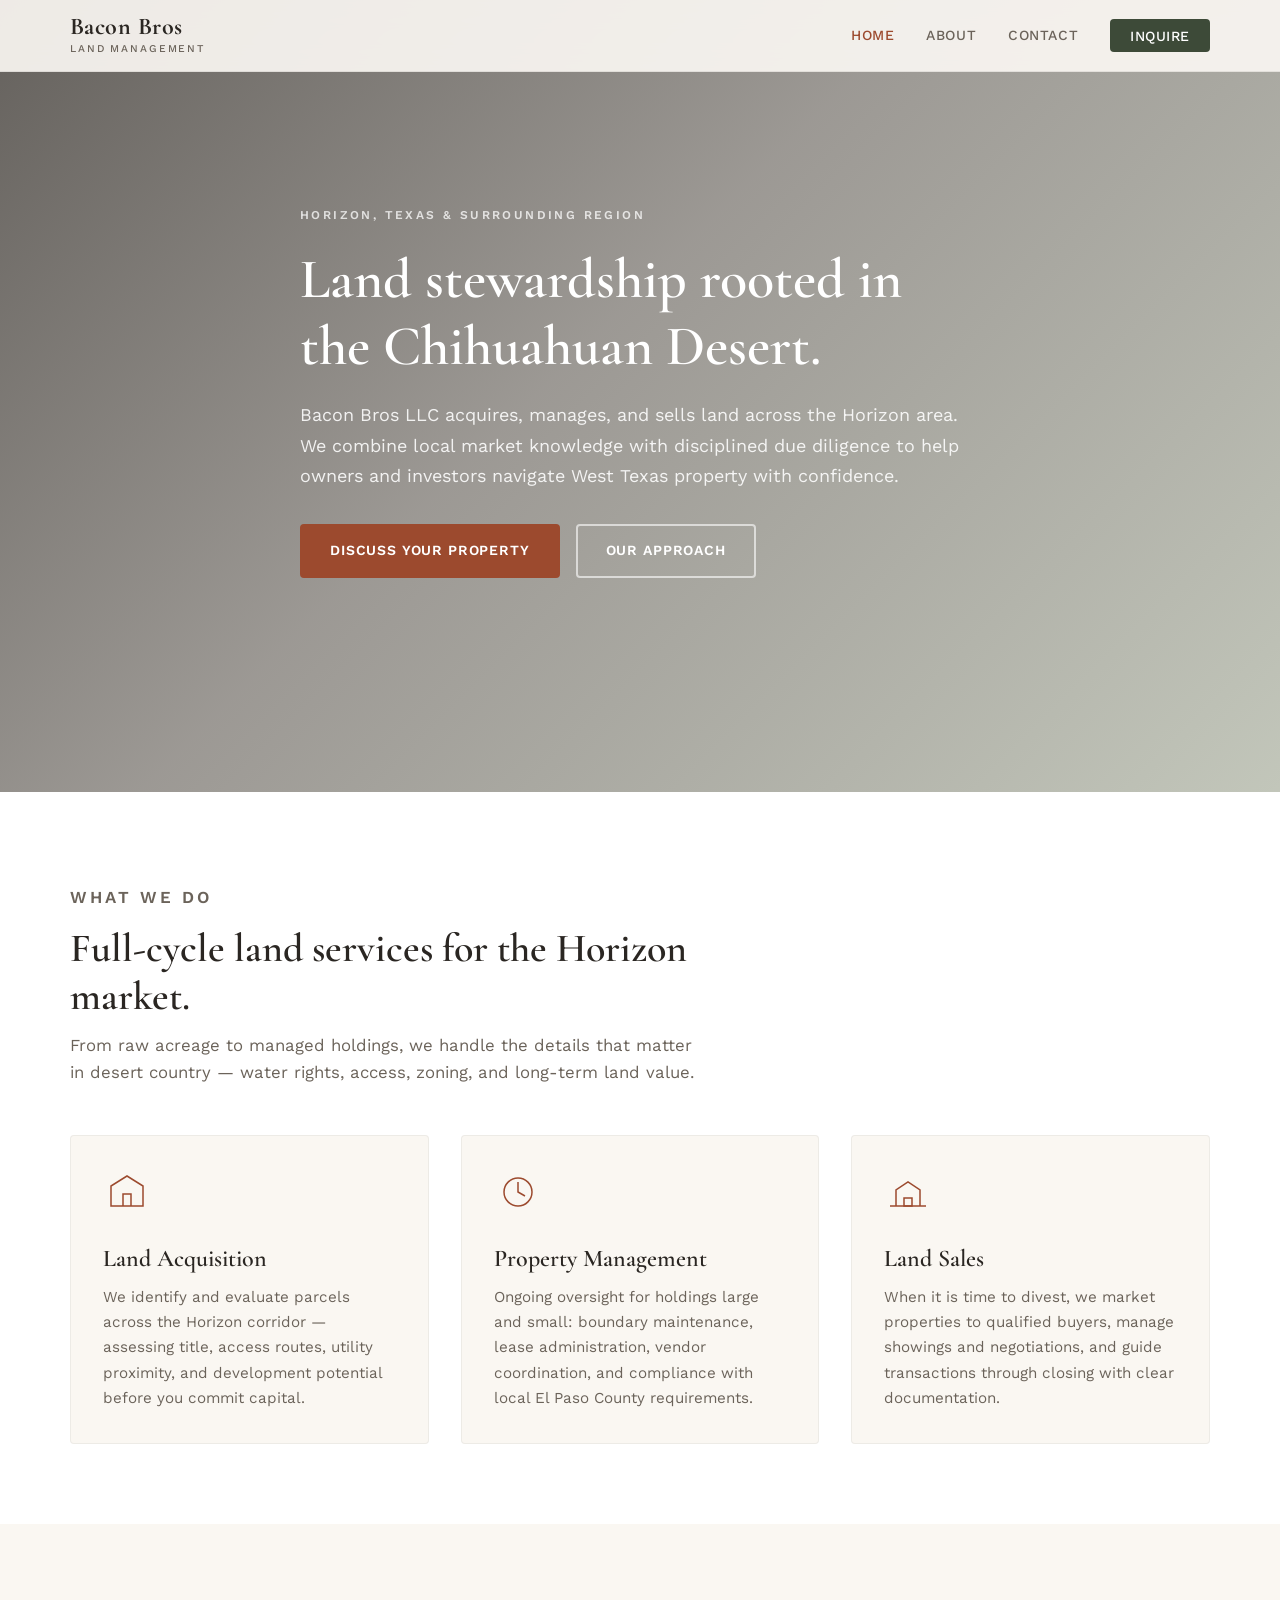
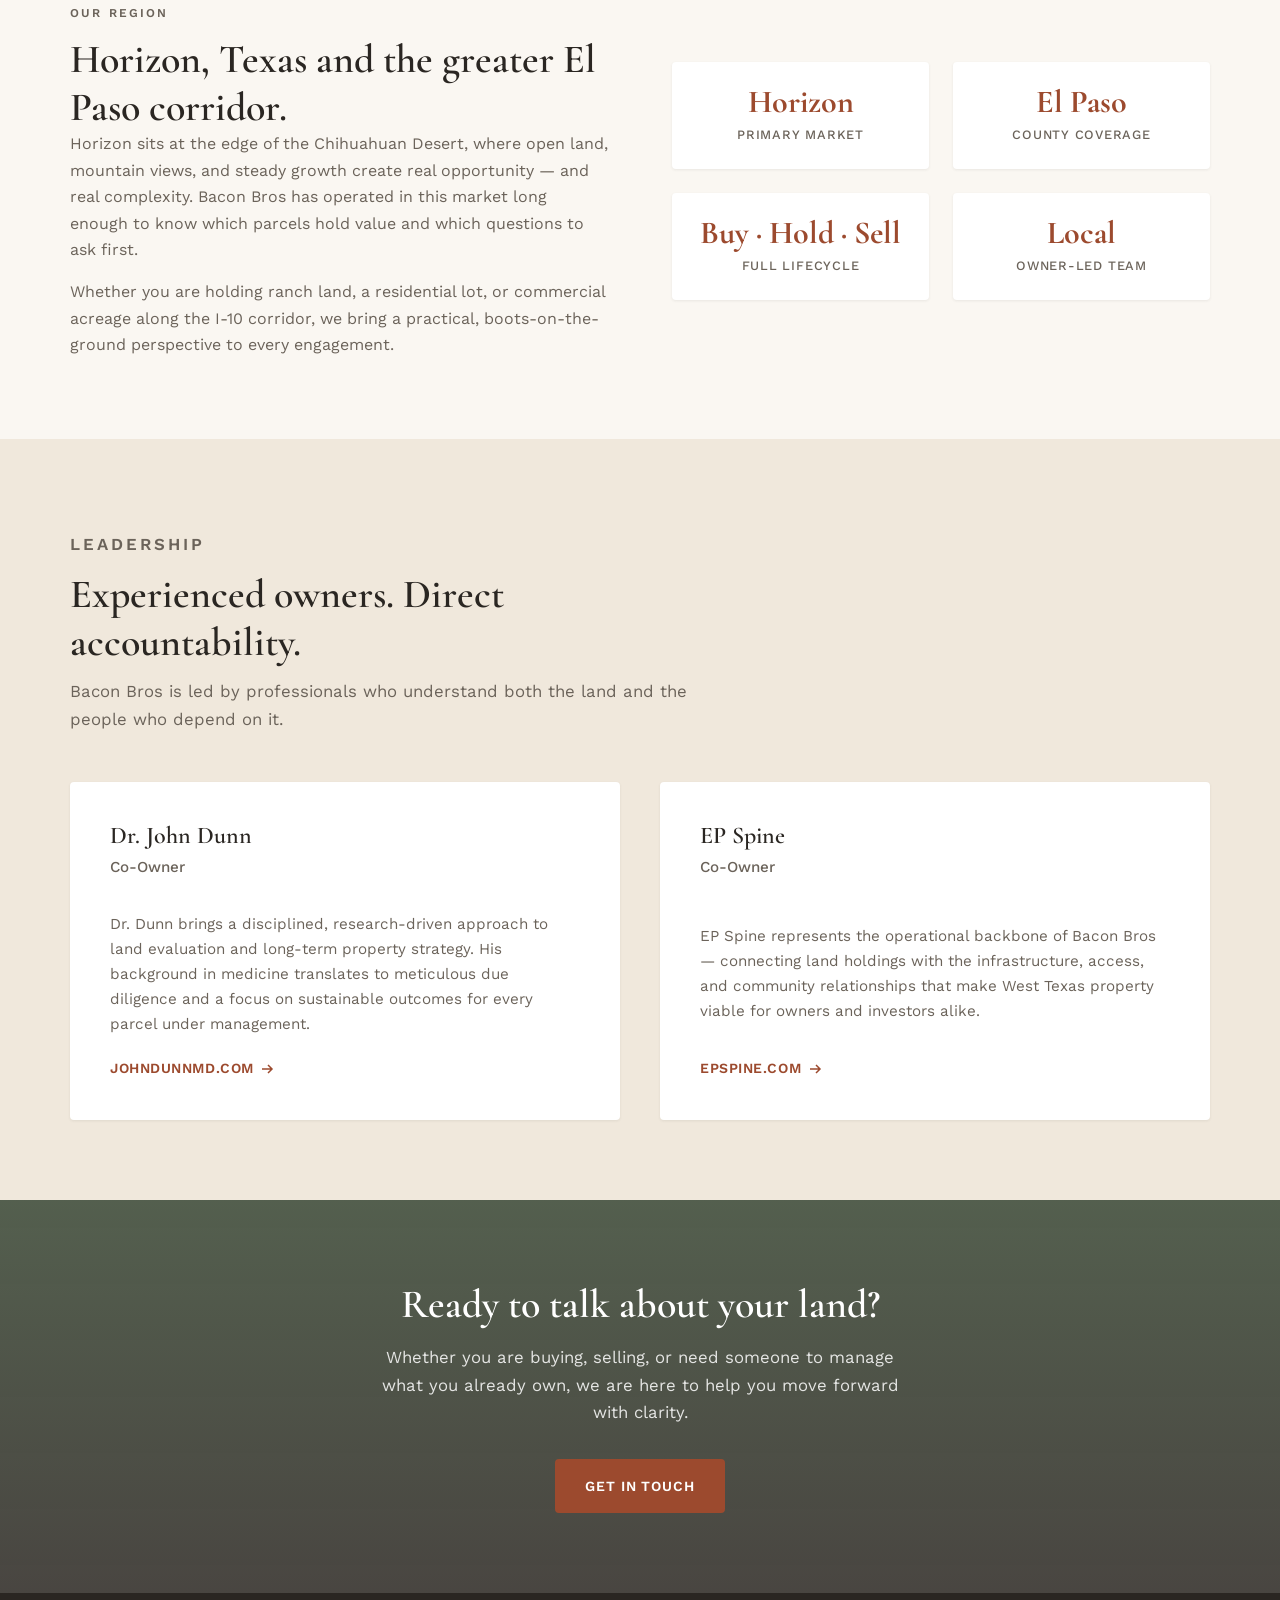
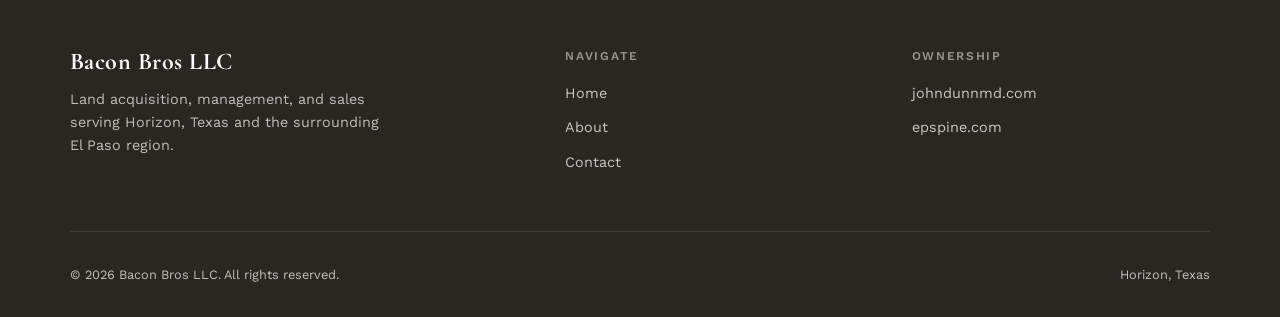
==== index.html @ e1516e4e "Fix CSS/JS paths to use relative URLs for preview compatibility Co-authored-by: Erd <erdunn706@gmail" ====
<!DOCTYPE html>
<html lang="en">
<head>
  <meta charset="UTF-8">
  <meta name="viewport" content="width=device-width, initial-scale=1.0">
  <meta name="description" content="Bacon Bros LLC — land acquisition, management, and sales in the Horizon, Texas area. Trusted local expertise for West Texas property.">
  <title>Bacon Bros LLC | Land Management in Horizon, Texas</title>
  <link rel="stylesheet" href="css/styles.css">
</head>
<body>
  <header class="site-header">
    <div class="container header-inner">
      <a href="index.html" class="logo">
        <span class="logo-mark">Bacon Bros</span>
        <span class="logo-sub">Land Management</span>
      </a>
      <button class="nav-toggle" aria-expanded="false" aria-controls="site-nav">Menu</button>
      <nav class="site-nav" id="site-nav" aria-label="Main navigation">
        <ul>
          <li><a href="index.html">Home</a></li>
          <li><a href="about.html">About</a></li>
          <li><a href="contact.html">Contact</a></li>
          <li><a href="contact.html" class="nav-cta">Inquire</a></li>
        </ul>
      </nav>
    </div>
  </header>

  <main>
    <section class="hero">
      <div class="hero-bg" aria-hidden="true"></div>
      <div class="container hero-content">
        <p class="hero-eyebrow">Horizon, Texas &amp; Surrounding Region</p>
        <h1>Land stewardship rooted in the Chihuahuan Desert.</h1>
        <p class="hero-lead">
          Bacon Bros LLC acquires, manages, and sells land across the Horizon area.
          We combine local market knowledge with disciplined due diligence to help owners
          and investors navigate West Texas property with confidence.
        </p>
        <div class="hero-actions">
          <a href="contact.html" class="btn btn-primary">Discuss Your Property</a>
          <a href="about.html" class="btn btn-outline">Our Approach</a>
        </div>
      </div>
    </section>

    <section class="services" id="services">
      <div class="container">
        <div class="section-header">
          <p class="section-eyebrow">What We Do</p>
          <h2>Full-cycle land services for the Horizon market.</h2>
          <p>From raw acreage to managed holdings, we handle the details that matter in desert country — water rights, access, zoning, and long-term land value.</p>
        </div>
        <div class="services-grid">
          <article class="service-card">
            <svg class="service-icon" viewBox="0 0 48 48" fill="none" stroke="currentColor" stroke-width="1.5" aria-hidden="true">
              <path d="M8 38V18l16-10 16 10v20H8z"/>
              <path d="M20 38V26h8v12"/>
            </svg>
            <h3>Land Acquisition</h3>
            <p>We identify and evaluate parcels across the Horizon corridor — assessing title, access routes, utility proximity, and development potential before you commit capital.</p>
          </article>
          <article class="service-card">
            <svg class="service-icon" viewBox="0 0 48 48" fill="none" stroke="currentColor" stroke-width="1.5" aria-hidden="true">
              <circle cx="24" cy="24" r="14"/>
              <path d="M24 14v10l7 4"/>
            </svg>
            <h3>Property Management</h3>
            <p>Ongoing oversight for holdings large and small: boundary maintenance, lease administration, vendor coordination, and compliance with local El Paso County requirements.</p>
          </article>
          <article class="service-card">
            <svg class="service-icon" viewBox="0 0 48 48" fill="none" stroke="currentColor" stroke-width="1.5" aria-hidden="true">
              <path d="M6 38h36"/>
              <path d="M12 38V22l12-8 12 8v16"/>
              <path d="M20 30h8v8h-8z"/>
            </svg>
            <h3>Land Sales</h3>
            <p>When it is time to divest, we market properties to qualified buyers, manage showings and negotiations, and guide transactions through closing with clear documentation.</p>
          </article>
        </div>
      </div>
    </section>

    <section class="region" id="region">
      <div class="container region-grid">
        <div class="region-content">
          <p class="section-eyebrow">Our Region</p>
          <h2>Horizon, Texas and the greater El Paso corridor.</h2>
          <p>
            Horizon sits at the edge of the Chihuahuan Desert, where open land, mountain views,
            and steady growth create real opportunity — and real complexity. Bacon Bros has operated
            in this market long enough to know which parcels hold value and which questions to ask first.
          </p>
          <p>
            Whether you are holding ranch land, a residential lot, or commercial acreage along the
            I-10 corridor, we bring a practical, boots-on-the-ground perspective to every engagement.
          </p>
        </div>
        <div class="region-stats">
          <div class="stat">
            <div class="stat-value">Horizon</div>
            <div class="stat-label">Primary Market</div>
          </div>
          <div class="stat">
            <div class="stat-value">El Paso</div>
            <div class="stat-label">County Coverage</div>
          </div>
          <div class="stat">
            <div class="stat-value">Buy · Hold · Sell</div>
            <div class="stat-label">Full Lifecycle</div>
          </div>
          <div class="stat">
            <div class="stat-value">Local</div>
            <div class="stat-label">Owner-Led Team</div>
          </div>
        </div>
      </div>
    </section>

    <section class="leadership" id="leadership">
      <div class="container">
        <div class="section-header">
          <p class="section-eyebrow">Leadership</p>
          <h2>Experienced owners. Direct accountability.</h2>
          <p>Bacon Bros is led by professionals who understand both the land and the people who depend on it.</p>
        </div>
        <div class="leaders-grid">
          <article class="leader-card">
            <h3>Dr. John Dunn</h3>
            <p class="leader-title">Co-Owner</p>
            <p>
              Dr. Dunn brings a disciplined, research-driven approach to land evaluation and long-term
              property strategy. His background in medicine translates to meticulous due diligence
              and a focus on sustainable outcomes for every parcel under management.
            </p>
            <a href="https://johndunnmd.com" class="leader-link" target="_blank" rel="noopener noreferrer">
              johndunnmd.com
              <svg viewBox="0 0 16 16" fill="none" stroke="currentColor" stroke-width="1.5" aria-hidden="true"><path d="M3 8h10M9 4l4 4-4 4"/></svg>
            </a>
          </article>
          <article class="leader-card">
            <h3>EP Spine</h3>
            <p class="leader-title">Co-Owner</p>
            <p>
              EP Spine represents the operational backbone of Bacon Bros — connecting land holdings
              with the infrastructure, access, and community relationships that make West Texas
              property viable for owners and investors alike.
            </p>
            <a href="https://epspine.com" class="leader-link" target="_blank" rel="noopener noreferrer">
              epspine.com
              <svg viewBox="0 0 16 16" fill="none" stroke="currentColor" stroke-width="1.5" aria-hidden="true"><path d="M3 8h10M9 4l4 4-4 4"/></svg>
            </a>
          </article>
        </div>
      </div>
    </section>

    <section class="cta-band">
      <div class="cta-band-bg" aria-hidden="true"></div>
      <div class="container">
        <h2>Ready to talk about your land?</h2>
        <p>Whether you are buying, selling, or need someone to manage what you already own, we are here to help you move forward with clarity.</p>
        <a href="contact.html" class="btn btn-primary">Get in Touch</a>
      </div>
    </section>
  </main>

  <footer class="site-footer">
    <div class="container">
      <div class="footer-grid">
        <div class="footer-brand">
          <div class="logo-mark">Bacon Bros LLC</div>
          <p>Land acquisition, management, and sales serving Horizon, Texas and the surrounding El Paso region.</p>
        </div>
        <nav class="footer-nav" aria-label="Footer navigation">
          <h4>Navigate</h4>
          <ul>
            <li><a href="index.html">Home</a></li>
            <li><a href="about.html">About</a></li>
            <li><a href="contact.html">Contact</a></li>
          </ul>
        </nav>
        <nav class="footer-nav" aria-label="Owner links">
          <h4>Ownership</h4>
          <ul>
            <li><a href="https://johndunnmd.com" target="_blank" rel="noopener noreferrer">johndunnmd.com</a></li>
            <li><a href="https://epspine.com" target="_blank" rel="noopener noreferrer">epspine.com</a></li>
          </ul>
        </nav>
      </div>
      <div class="footer-bottom">
        <span>&copy; 2026 Bacon Bros LLC. All rights reserved.</span>
        <span>Horizon, Texas</span>
      </div>
    </div>
  </footer>

  <script src="js/main.js"></script>
</body>
</html>
---- css/styles.css ----
/* Bacon Bros LLC — professional land management site */

@import url('https://fonts.googleapis.com/css2?family=Cormorant+Garamond:ital,wght@0,500;0,600;0,700;1,500&family=Work+Sans:wght@400;500;600&display=swap');

:root {
  --font-serif: 'Cormorant Garamond', Georgia, 'Times New Roman', serif;
  --font-sans: 'Work Sans', system-ui, -apple-system, sans-serif;

  --color-cream: #faf7f2;
  --color-sand: #f0e8dc;
  --color-stone: #6b635a;
  --color-charcoal: #2a2622;
  --color-rust: #9c4a2e;
  --color-terracotta: #b8653a;
  --color-sage: #5a6b52;
  --color-sage-dark: #3d4a38;
  --color-white: #ffffff;

  --shadow-sm: 0 1px 3px rgba(42, 38, 34, 0.08);
  --shadow-md: 0 4px 20px rgba(42, 38, 34, 0.1);
  --shadow-lg: 0 12px 40px rgba(42, 38, 34, 0.14);

  --radius: 4px;
  --max-width: 1140px;
  --header-height: 72px;
}

*,
*::before,
*::after {
  box-sizing: border-box;
  margin: 0;
  padding: 0;
}

html {
  scroll-behavior: smooth;
}

body {
  font-family: var(--font-sans);
  font-size: 1rem;
  line-height: 1.65;
  color: var(--color-charcoal);
  background-color: var(--color-cream);
  -webkit-font-smoothing: antialiased;
}

img {
  max-width: 100%;
  height: auto;
  display: block;
}

a {
  color: var(--color-rust);
  text-decoration: none;
  transition: color 0.2s ease;
}

a:hover {
  color: var(--color-terracotta);
}

h1, h2, h3, h4 {
  font-family: var(--font-serif);
  font-weight: 600;
  line-height: 1.2;
  color: var(--color-charcoal);
}

h1 { font-size: clamp(2.25rem, 5vw, 3.5rem); }
h2 { font-size: clamp(1.75rem, 3.5vw, 2.5rem); }
h3 { font-size: clamp(1.25rem, 2.5vw, 1.5rem); }

p + p {
  margin-top: 1rem;
}

.container {
  width: min(100% - 2.5rem, var(--max-width));
  margin-inline: auto;
}

/* ---- Header ---- */

.site-header {
  position: fixed;
  top: 0;
  left: 0;
  right: 0;
  z-index: 100;
  height: var(--header-height);
  background: rgba(250, 247, 242, 0.92);
  backdrop-filter: blur(12px);
  border-bottom: 1px solid rgba(42, 38, 34, 0.08);
}

.header-inner {
  display: flex;
  align-items: center;
  justify-content: space-between;
  height: 100%;
}

.logo {
  display: flex;
  flex-direction: column;
  gap: 0;
  color: var(--color-charcoal);
  text-decoration: none;
}

.logo:hover {
  color: var(--color-charcoal);
}

.logo-mark {
  font-family: var(--font-serif);
  font-size: 1.5rem;
  font-weight: 700;
  letter-spacing: 0.02em;
  line-height: 1.1;
}

.logo-sub {
  font-family: var(--font-sans);
  font-size: 0.65rem;
  font-weight: 500;
  letter-spacing: 0.18em;
  text-transform: uppercase;
  color: var(--color-stone);
}

.nav-toggle {
  display: none;
  background: none;
  border: 1px solid rgba(42, 38, 34, 0.15);
  border-radius: var(--radius);
  padding: 0.5rem 0.75rem;
  cursor: pointer;
  font-family: var(--font-sans);
  font-size: 0.85rem;
  font-weight: 500;
  color: var(--color-charcoal);
}

.site-nav ul {
  display: flex;
  align-items: center;
  gap: 2rem;
  list-style: none;
}

.site-nav a {
  font-size: 0.875rem;
  font-weight: 500;
  letter-spacing: 0.04em;
  text-transform: uppercase;
  color: var(--color-stone);
}

.site-nav a:hover,
.site-nav a.active {
  color: var(--color-rust);
}

.nav-cta {
  padding: 0.55rem 1.25rem;
  background: var(--color-sage-dark);
  color: var(--color-white) !important;
  border-radius: var(--radius);
  transition: background 0.2s ease;
}

.nav-cta:hover {
  background: var(--color-sage);
  color: var(--color-white) !important;
}

/* ---- Hero ---- */

.hero {
  position: relative;
  min-height: 88vh;
  display: flex;
  align-items: center;
  padding-top: var(--header-height);
  overflow: hidden;
}

.hero-bg {
  position: absolute;
  inset: 0;
  background:
    linear-gradient(
      135deg,
      rgba(42, 38, 34, 0.72) 0%,
      rgba(42, 38, 34, 0.45) 45%,
      rgba(90, 107, 82, 0.35) 100%
    ),
    url('https://images.unsplash.com/photo-1501596510947-5352785a4134?auto=format&fit=crop&w=1920&q=80') center / cover no-repeat;
}

.hero-content {
  position: relative;
  z-index: 1;
  max-width: 680px;
  color: var(--color-white);
  padding-block: 4rem;
}

.hero-eyebrow {
  font-size: 0.75rem;
  font-weight: 600;
  letter-spacing: 0.2em;
  text-transform: uppercase;
  color: rgba(255, 255, 255, 0.75);
  margin-bottom: 1.25rem;
}

.hero h1 {
  color: var(--color-white);
  margin-bottom: 1.25rem;
}

.hero-lead {
  font-size: 1.125rem;
  line-height: 1.7;
  color: rgba(255, 255, 255, 0.88);
  margin-bottom: 2rem;
}

.hero-actions {
  display: flex;
  flex-wrap: wrap;
  gap: 1rem;
}

/* ---- Buttons ---- */

.btn {
  display: inline-flex;
  align-items: center;
  justify-content: center;
  padding: 0.85rem 1.75rem;
  font-family: var(--font-sans);
  font-size: 0.875rem;
  font-weight: 600;
  letter-spacing: 0.06em;
  text-transform: uppercase;
  border-radius: var(--radius);
  border: 2px solid transparent;
  cursor: pointer;
  transition: all 0.2s ease;
  text-decoration: none;
}

.btn-primary {
  background: var(--color-rust);
  color: var(--color-white);
  border-color: var(--color-rust);
}

.btn-primary:hover {
  background: var(--color-terracotta);
  border-color: var(--color-terracotta);
  color: var(--color-white);
}

.btn-outline {
  background: transparent;
  color: var(--color-white);
  border-color: rgba(255, 255, 255, 0.6);
}

.btn-outline:hover {
  background: rgba(255, 255, 255, 0.12);
  border-color: var(--color-white);
  color: var(--color-white);
}

.btn-dark {
  background: var(--color-sage-dark);
  color: var(--color-white);
  border-color: var(--color-sage-dark);
}

.btn-dark:hover {
  background: var(--color-sage);
  border-color: var(--color-sage);
  color: var(--color-white);
}

/* ---- Sections ---- */

section {
  padding-block: 5rem;
}

.section-header {
  max-width: 640px;
  margin-bottom: 3rem;
}

.section-eyebrow {
  font-size: 0.75rem;
  font-weight: 600;
  letter-spacing: 0.18em;
  text-transform: uppercase;
  color: var(--color-rust);
  margin-bottom: 0.75rem;
}

.section-header p {
  color: var(--color-stone);
  font-size: 1.05rem;
  margin-top: 0.75rem;
}

/* ---- Services ---- */

.services {
  background: var(--color-white);
}

.services-grid {
  display: grid;
  grid-template-columns: repeat(3, 1fr);
  gap: 2rem;
}

.service-card {
  padding: 2rem;
  background: var(--color-cream);
  border: 1px solid rgba(42, 38, 34, 0.06);
  border-radius: var(--radius);
  transition: box-shadow 0.25s ease, transform 0.25s ease;
}

.service-card:hover {
  box-shadow: var(--shadow-md);
  transform: translateY(-2px);
}

.service-icon {
  width: 48px;
  height: 48px;
  margin-bottom: 1.25rem;
  color: var(--color-rust);
}

.service-card h3 {
  margin-bottom: 0.75rem;
}

.service-card p {
  color: var(--color-stone);
  font-size: 0.95rem;
}

/* ---- Region / About preview ---- */

.region {
  position: relative;
  background:
    linear-gradient(to right, rgba(250, 247, 242, 0.95) 40%, rgba(250, 247, 242, 0.7)),
    url('https://images.unsplash.com/photo-1682687220063-4742bd7f538b?auto=format&fit=crop&w=1600&q=80') center / cover no-repeat;
}

.region-grid {
  display: grid;
  grid-template-columns: 1fr 1fr;
  gap: 4rem;
  align-items: center;
}

.region-content p {
  color: var(--color-stone);
}

.region-stats {
  display: grid;
  grid-template-columns: repeat(2, 1fr);
  gap: 1.5rem;
}

.stat {
  padding: 1.5rem;
  background: var(--color-white);
  border-radius: var(--radius);
  box-shadow: var(--shadow-sm);
  text-align: center;
}

.stat-value {
  font-family: var(--font-serif);
  font-size: 2rem;
  font-weight: 700;
  color: var(--color-rust);
  line-height: 1;
  margin-bottom: 0.35rem;
}

.stat-label {
  font-size: 0.8rem;
  font-weight: 500;
  letter-spacing: 0.06em;
  text-transform: uppercase;
  color: var(--color-stone);
}

/* ---- Leadership ---- */

.leadership {
  background: var(--color-sand);
}

.leaders-grid {
  display: grid;
  grid-template-columns: repeat(2, 1fr);
  gap: 2.5rem;
}

.leader-card {
  display: flex;
  flex-direction: column;
  padding: 2.5rem;
  background: var(--color-white);
  border-radius: var(--radius);
  box-shadow: var(--shadow-sm);
}

.leader-card h3 {
  margin-bottom: 0.25rem;
}

.leader-title {
  font-size: 0.85rem;
  font-weight: 500;
  color: var(--color-rust);
  margin-bottom: 1rem;
}

.leader-card p {
  color: var(--color-stone);
  font-size: 0.95rem;
  flex-grow: 1;
}

.leader-link {
  display: inline-flex;
  align-items: center;
  gap: 0.35rem;
  margin-top: 1.25rem;
  font-size: 0.875rem;
  font-weight: 600;
  letter-spacing: 0.04em;
  text-transform: uppercase;
}

.leader-link svg {
  width: 16px;
  height: 16px;
}

/* ---- CTA band ---- */

.cta-band {
  position: relative;
  padding-block: 5rem;
  text-align: center;
  color: var(--color-white);
  overflow: hidden;
}

.cta-band-bg {
  position: absolute;
  inset: 0;
  background:
    linear-gradient(rgba(61, 74, 56, 0.88), rgba(42, 38, 34, 0.85)),
    url('https://images.unsplash.com/photo-1473580044384-7ba9967e16a8?auto=format&fit=crop&w=1600&q=80') center / cover no-repeat;
}

.cta-band .container {
  position: relative;
  z-index: 1;
}

.cta-band h2 {
  color: var(--color-white);
  margin-bottom: 1rem;
}

.cta-band p {
  max-width: 520px;
  margin-inline: auto;
  margin-bottom: 2rem;
  color: rgba(255, 255, 255, 0.85);
  font-size: 1.05rem;
}

/* ---- Page hero (inner pages) ---- */

.page-hero {
  position: relative;
  padding-top: calc(var(--header-height) + 4rem);
  padding-bottom: 4rem;
  background:
    linear-gradient(rgba(42, 38, 34, 0.65), rgba(42, 38, 34, 0.5)),
    url('https://images.unsplash.com/photo-1501596510947-5352785a4134?auto=format&fit=crop&w=1920&q=80') center / cover no-repeat;
  color: var(--color-white);
}

.page-hero h1 {
  color: var(--color-white);
  margin-bottom: 0.75rem;
}

.page-hero-lead {
  max-width: 560px;
  font-size: 1.1rem;
  color: rgba(255, 255, 255, 0.85);
}

.page-hero--about {
  background:
    linear-gradient(rgba(42, 38, 34, 0.65), rgba(42, 38, 34, 0.5)),
    url('https://images.unsplash.com/photo-1682687220063-4742bd7f538b?auto=format&fit=crop&w=1920&q=80') center / cover no-repeat;
}

.page-hero--contact {
  background:
    linear-gradient(rgba(61, 74, 56, 0.75), rgba(42, 38, 34, 0.6)),
    url('https://images.unsplash.com/photo-1473580044384-7ba9967e16a8?auto=format&fit=crop&w=1920&q=80') center / cover no-repeat;
}

/* ---- About page content ---- */

.about-content {
  background: var(--color-white);
}

.about-grid {
  display: grid;
  grid-template-columns: 1.2fr 1fr;
  gap: 4rem;
  align-items: start;
}

.about-text p {
  color: var(--color-stone);
}

.about-values {
  padding: 2rem;
  background: var(--color-cream);
  border-left: 3px solid var(--color-rust);
  border-radius: 0 var(--radius) var(--radius) 0;
}

.about-values h3 {
  margin-bottom: 1rem;
}

.values-list {
  list-style: none;
}

.values-list li {
  position: relative;
  padding-left: 1.25rem;
  margin-bottom: 0.75rem;
  color: var(--color-stone);
  font-size: 0.95rem;
}

.values-list li::before {
  content: '';
  position: absolute;
  left: 0;
  top: 0.55em;
  width: 6px;
  height: 6px;
  background: var(--color-rust);
  border-radius: 50%;
}

.timeline {
  background: var(--color-sand);
}

.timeline-items {
  display: grid;
  grid-template-columns: repeat(3, 1fr);
  gap: 2rem;
}

.timeline-item {
  padding: 2rem;
  background: var(--color-white);
  border-radius: var(--radius);
  box-shadow: var(--shadow-sm);
}

.timeline-item h3 {
  font-size: 1.15rem;
  margin-bottom: 0.75rem;
  color: var(--color-rust);
}

.timeline-item p {
  color: var(--color-stone);
  font-size: 0.95rem;
}

/* ---- Contact page ---- */

.contact-section {
  background: var(--color-white);
}

.contact-grid {
  display: grid;
  grid-template-columns: 1fr 1.2fr;
  gap: 4rem;
  align-items: start;
}

.contact-info h2 {
  margin-bottom: 1rem;
}

.contact-info > p {
  color: var(--color-stone);
  margin-bottom: 2rem;
}

.contact-details {
  list-style: none;
}

.contact-details li {
  padding: 1rem 0;
  border-bottom: 1px solid rgba(42, 38, 34, 0.08);
}

.contact-details li:last-child {
  border-bottom: none;
}

.contact-details strong {
  display: block;
  font-size: 0.75rem;
  font-weight: 600;
  letter-spacing: 0.12em;
  text-transform: uppercase;
  color: var(--color-rust);
  margin-bottom: 0.25rem;
}

.contact-details span,
.contact-details a {
  color: var(--color-charcoal);
  font-size: 0.95rem;
}

/* ---- Forms ---- */

.contact-form {
  padding: 2.5rem;
  background: var(--color-cream);
  border-radius: var(--radius);
  box-shadow: var(--shadow-sm);
}

.form-group {
  margin-bottom: 1.25rem;
}

.form-group label {
  display: block;
  font-size: 0.8rem;
  font-weight: 600;
  letter-spacing: 0.06em;
  text-transform: uppercase;
  color: var(--color-stone);
  margin-bottom: 0.4rem;
}

.form-group input,
.form-group select,
.form-group textarea {
  width: 100%;
  padding: 0.75rem 1rem;
  font-family: var(--font-sans);
  font-size: 0.95rem;
  color: var(--color-charcoal);
  background: var(--color-white);
  border: 1px solid rgba(42, 38, 34, 0.12);
  border-radius: var(--radius);
  transition: border-color 0.2s ease, box-shadow 0.2s ease;
}

.form-group input:focus,
.form-group select:focus,
.form-group textarea:focus {
  outline: none;
  border-color: var(--color-rust);
  box-shadow: 0 0 0 3px rgba(156, 74, 46, 0.12);
}

.form-group textarea {
  min-height: 140px;
  resize: vertical;
}

.form-row {
  display: grid;
  grid-template-columns: 1fr 1fr;
  gap: 1.25rem;
}

.form-note {
  font-size: 0.8rem;
  color: var(--color-stone);
  margin-top: 1rem;
}

.form-success {
  display: none;
  padding: 1.25rem;
  background: rgba(90, 107, 82, 0.12);
  border: 1px solid var(--color-sage);
  border-radius: var(--radius);
  color: var(--color-sage-dark);
  font-size: 0.95rem;
  margin-bottom: 1.25rem;
}

.form-success.visible {
  display: block;
}

/* ---- Error pages ---- */

.error-page {
  min-height: 100vh;
  display: flex;
  flex-direction: column;
}

.error-main {
  flex: 1;
  display: flex;
  align-items: center;
  justify-content: center;
  position: relative;
  padding: calc(var(--header-height) + 2rem) 1.25rem 4rem;
  text-align: center;
}

.error-bg {
  position: absolute;
  inset: 0;
  background:
    linear-gradient(rgba(250, 247, 242, 0.88), rgba(250, 247, 242, 0.92)),
    url('https://images.unsplash.com/photo-1501596510947-5352785a4134?auto=format&fit=crop&w=1920&q=80') center / cover no-repeat;
  z-index: 0;
}

.error-content {
  position: relative;
  z-index: 1;
  max-width: 560px;
}

.error-code {
  font-family: var(--font-serif);
  font-size: clamp(4rem, 12vw, 7rem);
  font-weight: 700;
  color: var(--color-rust);
  line-height: 1;
  margin-bottom: 0.5rem;
  opacity: 0.85;
}

.error-title {
  margin-bottom: 1rem;
}

.error-message {
  color: var(--color-stone);
  font-size: 1.05rem;
  margin-bottom: 0.75rem;
}

.error-humor {
  font-family: var(--font-serif);
  font-style: italic;
  font-size: 1.1rem;
  color: var(--color-charcoal);
  margin-bottom: 2rem;
  padding: 1rem 1.5rem;
  background: rgba(255, 255, 255, 0.7);
  border-radius: var(--radius);
  border-left: 3px solid var(--color-sage);
}

.error-actions {
  display: flex;
  flex-wrap: wrap;
  gap: 1rem;
  justify-content: center;
}

.error-actions .btn-outline {
  color: var(--color-charcoal);
  border-color: var(--color-stone);
}

.error-actions .btn-outline:hover {
  background: var(--color-charcoal);
  border-color: var(--color-charcoal);
  color: var(--color-white);
}

/* ---- Footer ---- */

.site-footer {
  background: var(--color-charcoal);
  color: rgba(255, 255, 255, 0.7);
  padding-block: 3.5rem 2rem;
}

.footer-grid {
  display: grid;
  grid-template-columns: 1.5fr 1fr 1fr;
  gap: 3rem;
  margin-bottom: 3rem;
}

.footer-brand .logo-mark {
  color: var(--color-white);
  margin-bottom: 0.75rem;
}

.footer-brand p {
  font-size: 0.9rem;
  line-height: 1.6;
  max-width: 320px;
}

.footer-nav h4 {
  font-family: var(--font-sans);
  font-size: 0.75rem;
  font-weight: 600;
  letter-spacing: 0.14em;
  text-transform: uppercase;
  color: rgba(255, 255, 255, 0.5);
  margin-bottom: 1rem;
}

.footer-nav ul {
  list-style: none;
}

.footer-nav li {
  margin-bottom: 0.5rem;
}

.footer-nav a {
  color: rgba(255, 255, 255, 0.75);
  font-size: 0.9rem;
}

.footer-nav a:hover {
  color: var(--color-white);
}

.footer-bottom {
  padding-top: 2rem;
  border-top: 1px solid rgba(255, 255, 255, 0.1);
  display: flex;
  flex-wrap: wrap;
  justify-content: space-between;
  gap: 1rem;
  font-size: 0.8rem;
}

.footer-bottom a {
  color: rgba(255, 255, 255, 0.6);
}

.footer-bottom a:hover {
  color: var(--color-white);
}

/* ---- Responsive ---- */

@media (max-width: 900px) {
  .services-grid,
  .leaders-grid,
  .timeline-items {
    grid-template-columns: 1fr;
  }

  .region-grid,
  .about-grid,
  .contact-grid {
    grid-template-columns: 1fr;
    gap: 2.5rem;
  }

  .region-stats {
    grid-template-columns: repeat(2, 1fr);
  }

  .footer-grid {
    grid-template-columns: 1fr;
    gap: 2rem;
  }
}

@media (max-width: 640px) {
  .nav-toggle {
    display: block;
  }

  .site-nav {
    position: absolute;
    top: var(--header-height);
    left: 0;
    right: 0;
    background: var(--color-cream);
    border-bottom: 1px solid rgba(42, 38, 34, 0.08);
    padding: 1rem 1.25rem 1.5rem;
    display: none;
  }

  .site-nav.open {
    display: block;
  }

  .site-nav ul {
    flex-direction: column;
    align-items: flex-start;
    gap: 0.75rem;
  }

  .form-row {
    grid-template-columns: 1fr;
  }

  .hero-actions {
    flex-direction: column;
  }

  .hero-actions .btn {
    width: 100%;
  }
}
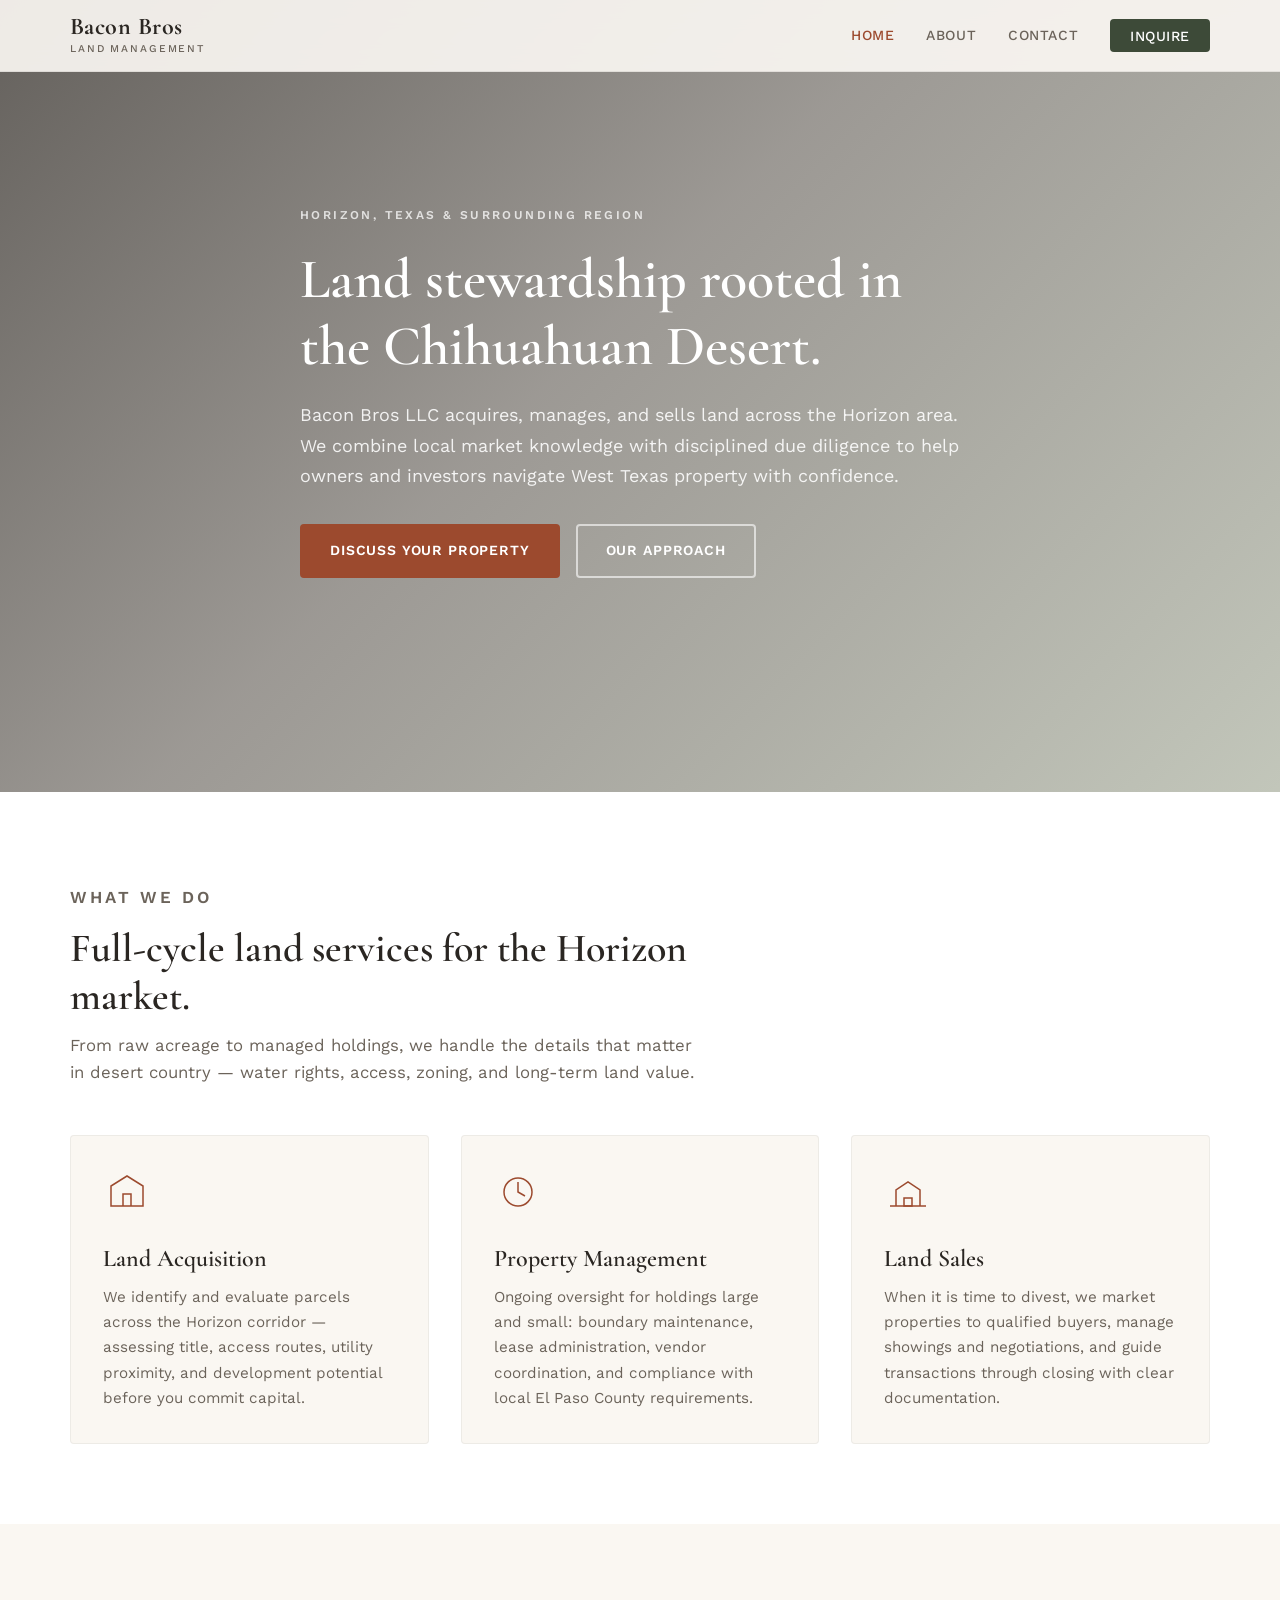
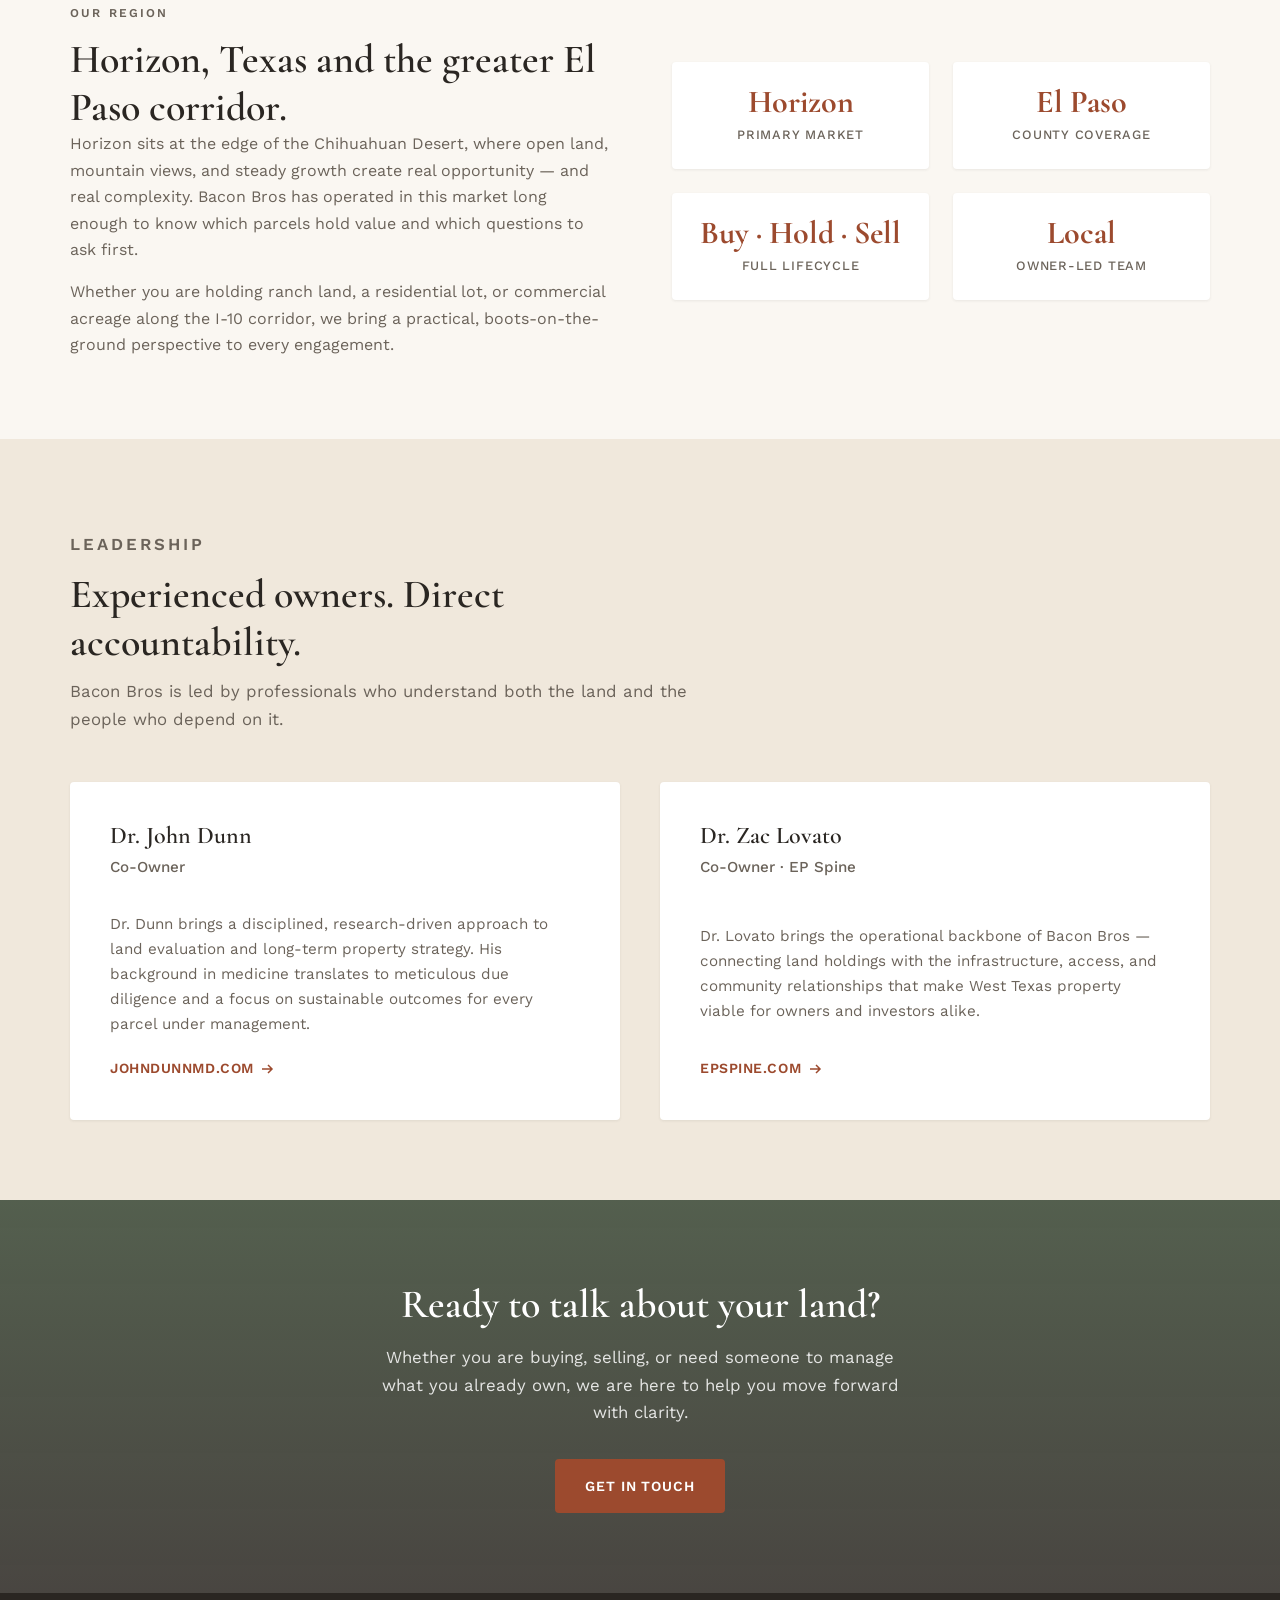
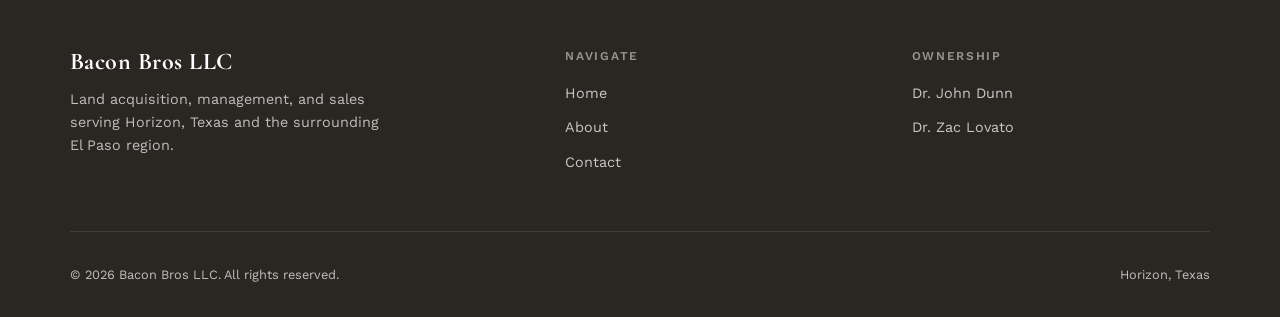
==== commit 48a665d6: "Credit epspine to Dr. Zac Lovato across leadership and footer Co-authored-by: Erd <erdunn706@gmail.c" ====
--- a/index.html
+++ b/index.html
@@ -139,10 +139,10 @@
             </a>
           </article>
           <article class="leader-card">
-            <h3>EP Spine</h3>
-            <p class="leader-title">Co-Owner</p>
+            <h3>Dr. Zac Lovato</h3>
+            <p class="leader-title">Co-Owner · EP Spine</p>
             <p>
-              EP Spine represents the operational backbone of Bacon Bros — connecting land holdings
+              Dr. Lovato brings the operational backbone of Bacon Bros — connecting land holdings
               with the infrastructure, access, and community relationships that make West Texas
               property viable for owners and investors alike.
             </p>
@@ -183,8 +183,8 @@
         <nav class="footer-nav" aria-label="Owner links">
           <h4>Ownership</h4>
           <ul>
-            <li><a href="https://johndunnmd.com" target="_blank" rel="noopener noreferrer">johndunnmd.com</a></li>
-            <li><a href="https://epspine.com" target="_blank" rel="noopener noreferrer">epspine.com</a></li>
+            <li><a href="https://johndunnmd.com" target="_blank" rel="noopener noreferrer">Dr. John Dunn</a></li>
+            <li><a href="https://epspine.com" target="_blank" rel="noopener noreferrer">Dr. Zac Lovato</a></li>
           </ul>
         </nav>
       </div>
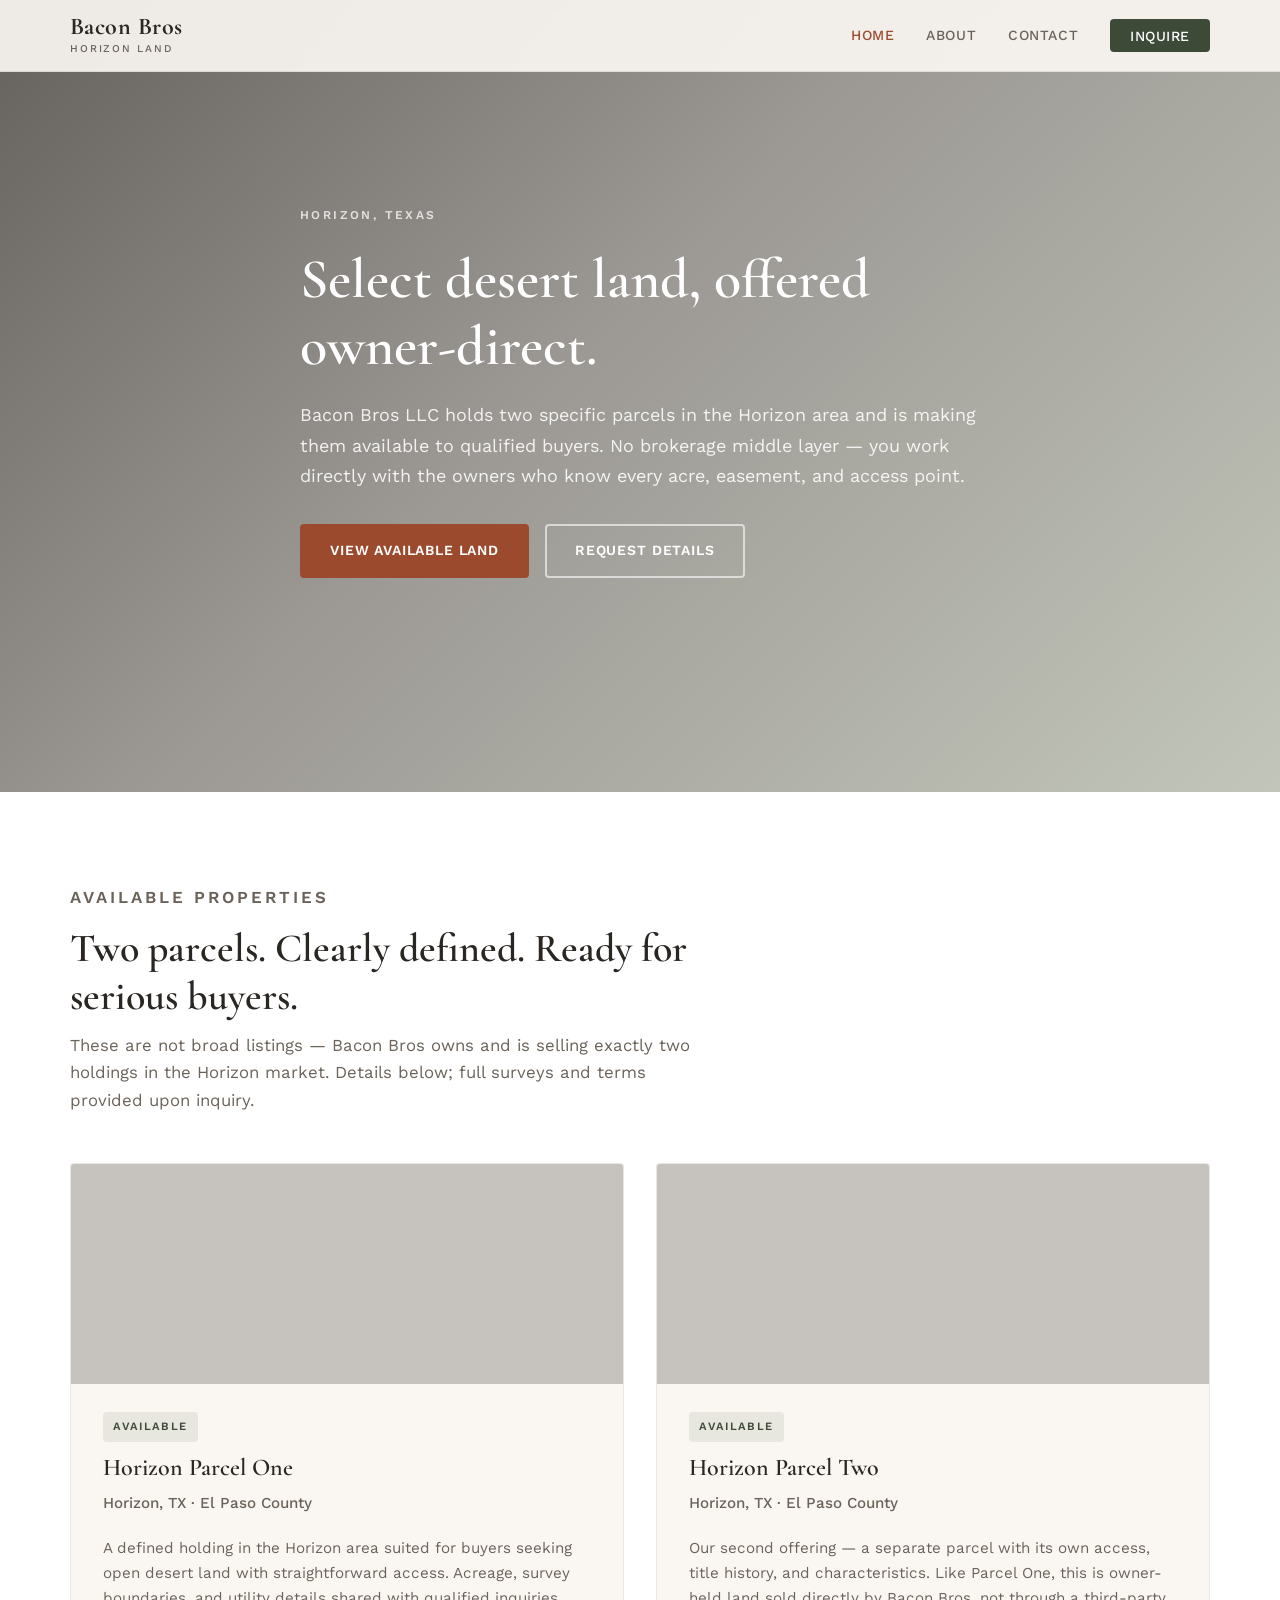
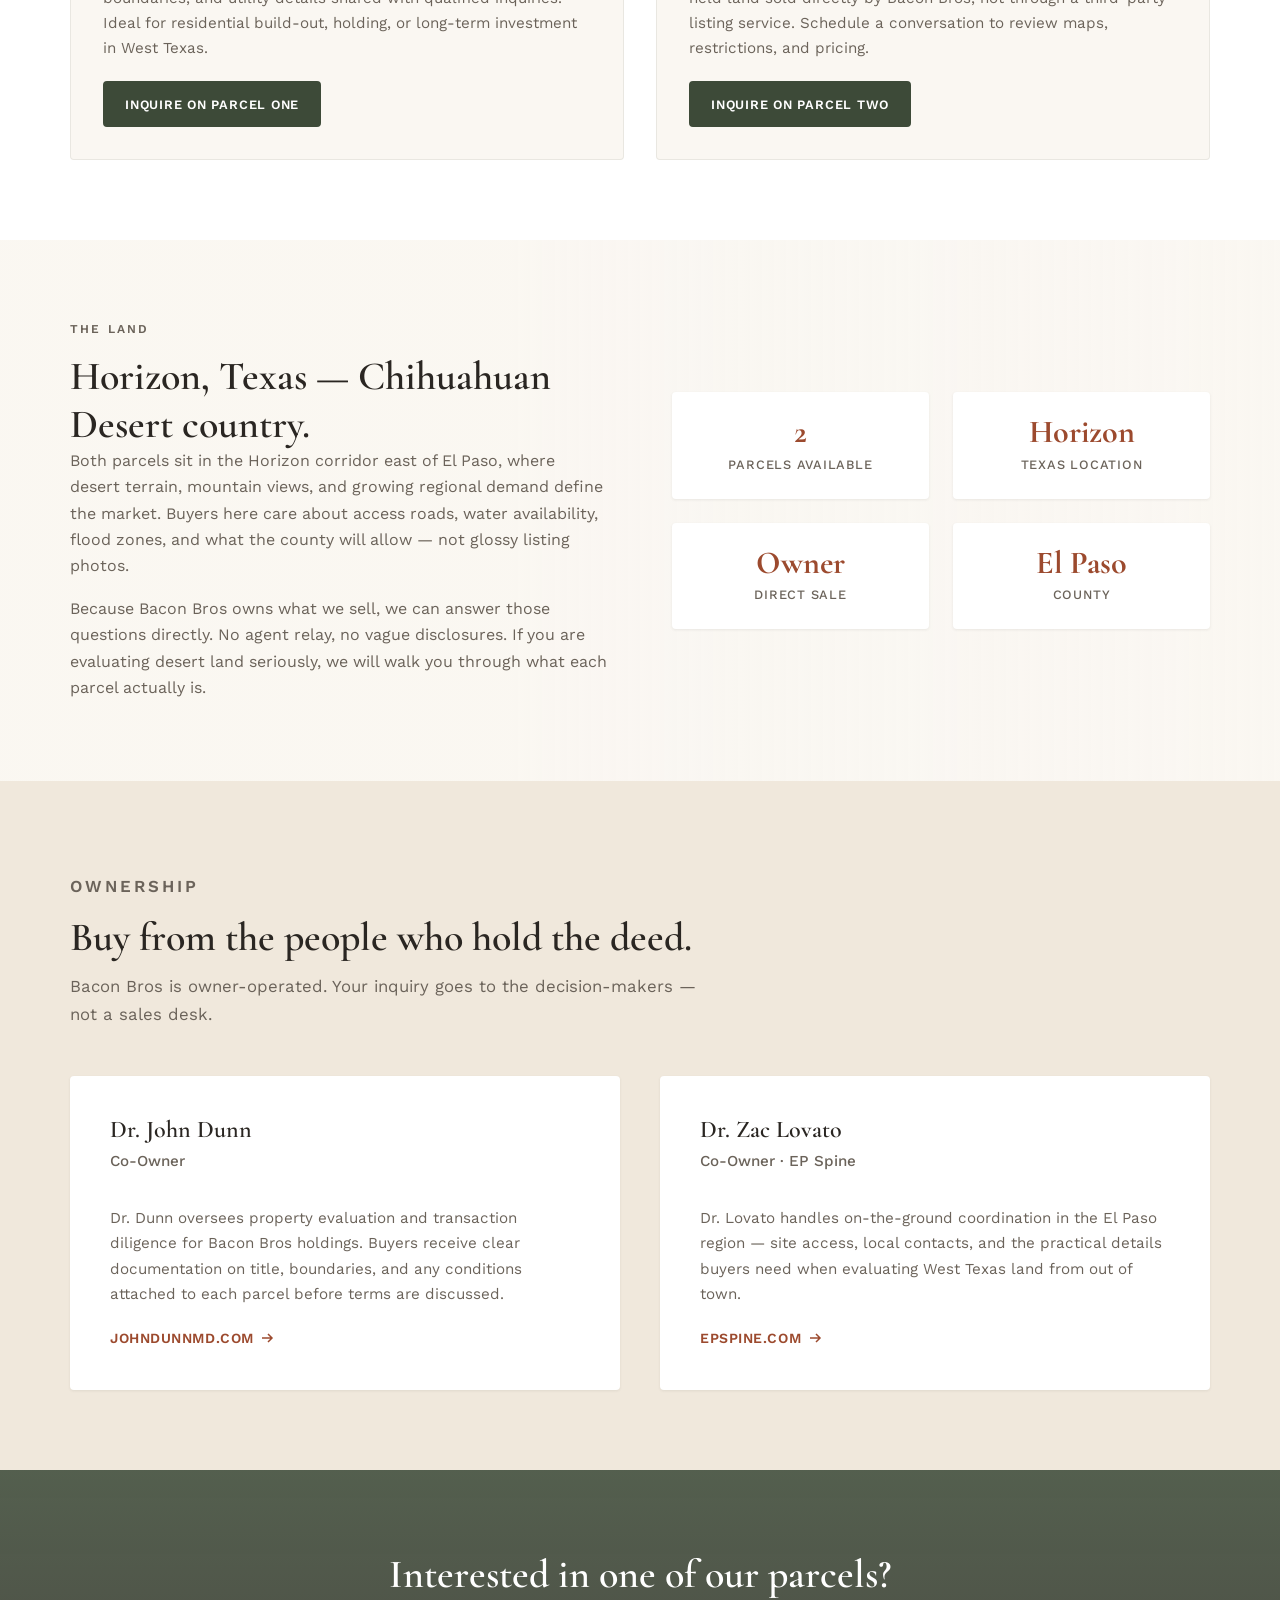
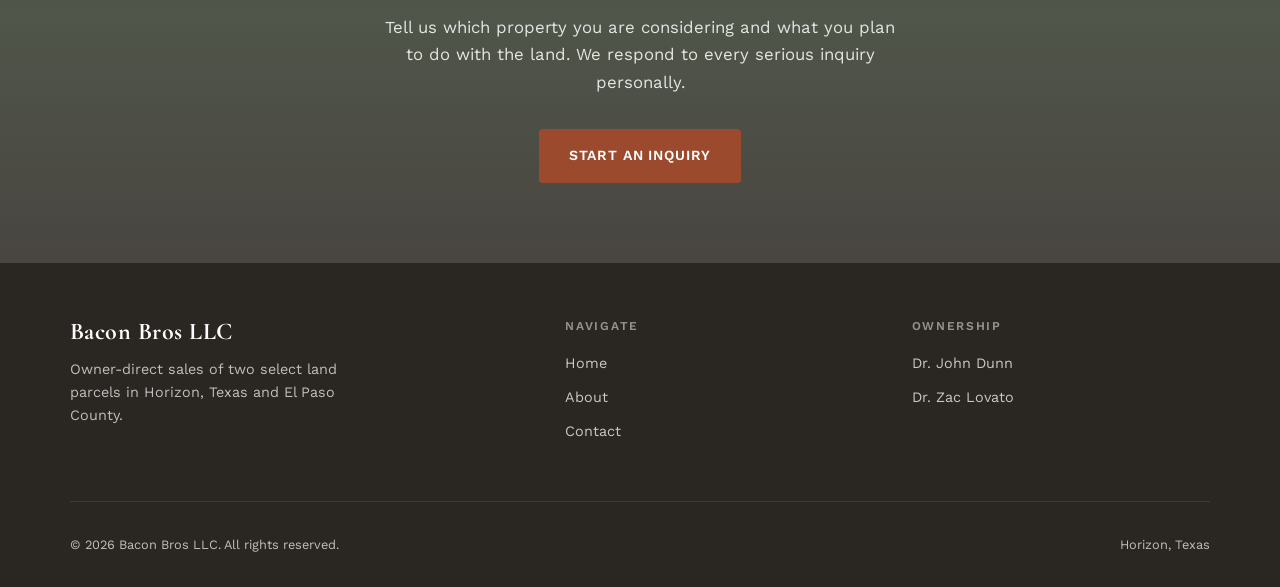
==== commit 0e69265a: "Refocus site on owner-direct sale of two specific Horizon parcels - Replace general land services wi" ====
--- a/index.html
+++ b/index.html
@@ -3,8 +3,8 @@
 <head>
   <meta charset="UTF-8">
   <meta name="viewport" content="width=device-width, initial-scale=1.0">
-  <meta name="description" content="Bacon Bros LLC — land acquisition, management, and sales in the Horizon, Texas area. Trusted local expertise for West Texas property.">
-  <title>Bacon Bros LLC | Land Management in Horizon, Texas</title>
+  <meta name="description" content="Bacon Bros LLC — owner-direct sales of select land in the Horizon, Texas area. Two specific parcels available for qualified buyers.">
+  <title>Bacon Bros LLC | Land for Sale in Horizon, Texas</title>
   <link rel="stylesheet" href="css/styles.css">
 </head>
 <body>
@@ -12,7 +12,7 @@
     <div class="container header-inner">
       <a href="index.html" class="logo">
         <span class="logo-mark">Bacon Bros</span>
-        <span class="logo-sub">Land Management</span>
+        <span class="logo-sub">Horizon Land</span>
       </a>
       <button class="nav-toggle" aria-expanded="false" aria-controls="site-nav">Menu</button>
       <nav class="site-nav" id="site-nav" aria-label="Main navigation">
@@ -30,52 +30,57 @@
     <section class="hero">
       <div class="hero-bg" aria-hidden="true"></div>
       <div class="container hero-content">
-        <p class="hero-eyebrow">Horizon, Texas &amp; Surrounding Region</p>
-        <h1>Land stewardship rooted in the Chihuahuan Desert.</h1>
+        <p class="hero-eyebrow">Horizon, Texas</p>
+        <h1>Select desert land, offered owner-direct.</h1>
         <p class="hero-lead">
-          Bacon Bros LLC acquires, manages, and sells land across the Horizon area.
-          We combine local market knowledge with disciplined due diligence to help owners
-          and investors navigate West Texas property with confidence.
+          Bacon Bros LLC holds two specific parcels in the Horizon area and is making them
+          available to qualified buyers. No brokerage middle layer — you work directly with
+          the owners who know every acre, easement, and access point.
         </p>
         <div class="hero-actions">
-          <a href="contact.html" class="btn btn-primary">Discuss Your Property</a>
-          <a href="about.html" class="btn btn-outline">Our Approach</a>
-        </div>
-      </div>
-    </section>
-
-    <section class="services" id="services">
+          <a href="#properties" class="btn btn-primary">View Available Land</a>
+          <a href="contact.html" class="btn btn-outline">Request Details</a>
+        </div>
+      </div>
+    </section>
+
+    <section class="properties" id="properties">
       <div class="container">
         <div class="section-header">
-          <p class="section-eyebrow">What We Do</p>
-          <h2>Full-cycle land services for the Horizon market.</h2>
-          <p>From raw acreage to managed holdings, we handle the details that matter in desert country — water rights, access, zoning, and long-term land value.</p>
-        </div>
-        <div class="services-grid">
-          <article class="service-card">
-            <svg class="service-icon" viewBox="0 0 48 48" fill="none" stroke="currentColor" stroke-width="1.5" aria-hidden="true">
-              <path d="M8 38V18l16-10 16 10v20H8z"/>
-              <path d="M20 38V26h8v12"/>
-            </svg>
-            <h3>Land Acquisition</h3>
-            <p>We identify and evaluate parcels across the Horizon corridor — assessing title, access routes, utility proximity, and development potential before you commit capital.</p>
-          </article>
-          <article class="service-card">
-            <svg class="service-icon" viewBox="0 0 48 48" fill="none" stroke="currentColor" stroke-width="1.5" aria-hidden="true">
-              <circle cx="24" cy="24" r="14"/>
-              <path d="M24 14v10l7 4"/>
-            </svg>
-            <h3>Property Management</h3>
-            <p>Ongoing oversight for holdings large and small: boundary maintenance, lease administration, vendor coordination, and compliance with local El Paso County requirements.</p>
-          </article>
-          <article class="service-card">
-            <svg class="service-icon" viewBox="0 0 48 48" fill="none" stroke="currentColor" stroke-width="1.5" aria-hidden="true">
-              <path d="M6 38h36"/>
-              <path d="M12 38V22l12-8 12 8v16"/>
-              <path d="M20 30h8v8h-8z"/>
-            </svg>
-            <h3>Land Sales</h3>
-            <p>When it is time to divest, we market properties to qualified buyers, manage showings and negotiations, and guide transactions through closing with clear documentation.</p>
+          <p class="section-eyebrow">Available Properties</p>
+          <h2>Two parcels. Clearly defined. Ready for serious buyers.</h2>
+          <p>These are not broad listings — Bacon Bros owns and is selling exactly two holdings in the Horizon market. Details below; full surveys and terms provided upon inquiry.</p>
+        </div>
+        <div class="properties-grid">
+          <article class="property-card">
+            <div class="property-image property-image--one" role="img" aria-label="Desert landscape near Horizon, Texas"></div>
+            <div class="property-body">
+              <span class="property-status">Available</span>
+              <h3>Horizon Parcel One</h3>
+              <p class="property-meta">Horizon, TX · El Paso County</p>
+              <p>
+                A defined holding in the Horizon area suited for buyers seeking open desert land
+                with straightforward access. Acreage, survey boundaries, and utility details
+                shared with qualified inquiries. Ideal for residential build-out, holding, or
+                long-term investment in West Texas.
+              </p>
+              <a href="contact.html?parcel=one" class="btn btn-dark">Inquire on Parcel One</a>
+            </div>
+          </article>
+          <article class="property-card">
+            <div class="property-image property-image--two" role="img" aria-label="West Texas desert terrain"></div>
+            <div class="property-body">
+              <span class="property-status">Available</span>
+              <h3>Horizon Parcel Two</h3>
+              <p class="property-meta">Horizon, TX · El Paso County</p>
+              <p>
+                Our second offering — a separate parcel with its own access, title history, and
+                characteristics. Like Parcel One, this is owner-held land sold directly by Bacon Bros,
+                not through a third-party listing service. Schedule a conversation to review maps,
+                restrictions, and pricing.
+              </p>
+              <a href="contact.html?parcel=two" class="btn btn-dark">Inquire on Parcel Two</a>
+            </div>
           </article>
         </div>
       </div>
@@ -84,34 +89,36 @@
     <section class="region" id="region">
       <div class="container region-grid">
         <div class="region-content">
-          <p class="section-eyebrow">Our Region</p>
-          <h2>Horizon, Texas and the greater El Paso corridor.</h2>
+          <p class="section-eyebrow">The Land</p>
+          <h2>Horizon, Texas — Chihuahuan Desert country.</h2>
           <p>
-            Horizon sits at the edge of the Chihuahuan Desert, where open land, mountain views,
-            and steady growth create real opportunity — and real complexity. Bacon Bros has operated
-            in this market long enough to know which parcels hold value and which questions to ask first.
+            Both parcels sit in the Horizon corridor east of El Paso, where desert terrain,
+            mountain views, and growing regional demand define the market. Buyers here care about
+            access roads, water availability, flood zones, and what the county will allow — not
+            glossy listing photos.
           </p>
           <p>
-            Whether you are holding ranch land, a residential lot, or commercial acreage along the
-            I-10 corridor, we bring a practical, boots-on-the-ground perspective to every engagement.
+            Because Bacon Bros owns what we sell, we can answer those questions directly.
+            No agent relay, no vague disclosures. If you are evaluating desert land seriously,
+            we will walk you through what each parcel actually is.
           </p>
         </div>
         <div class="region-stats">
           <div class="stat">
+            <div class="stat-value">2</div>
+            <div class="stat-label">Parcels Available</div>
+          </div>
+          <div class="stat">
             <div class="stat-value">Horizon</div>
-            <div class="stat-label">Primary Market</div>
+            <div class="stat-label">Texas Location</div>
+          </div>
+          <div class="stat">
+            <div class="stat-value">Owner</div>
+            <div class="stat-label">Direct Sale</div>
           </div>
           <div class="stat">
             <div class="stat-value">El Paso</div>
-            <div class="stat-label">County Coverage</div>
-          </div>
-          <div class="stat">
-            <div class="stat-value">Buy · Hold · Sell</div>
-            <div class="stat-label">Full Lifecycle</div>
-          </div>
-          <div class="stat">
-            <div class="stat-value">Local</div>
-            <div class="stat-label">Owner-Led Team</div>
+            <div class="stat-label">County</div>
           </div>
         </div>
       </div>
@@ -120,18 +127,18 @@
     <section class="leadership" id="leadership">
       <div class="container">
         <div class="section-header">
-          <p class="section-eyebrow">Leadership</p>
-          <h2>Experienced owners. Direct accountability.</h2>
-          <p>Bacon Bros is led by professionals who understand both the land and the people who depend on it.</p>
+          <p class="section-eyebrow">Ownership</p>
+          <h2>Buy from the people who hold the deed.</h2>
+          <p>Bacon Bros is owner-operated. Your inquiry goes to the decision-makers — not a sales desk.</p>
         </div>
         <div class="leaders-grid">
           <article class="leader-card">
             <h3>Dr. John Dunn</h3>
             <p class="leader-title">Co-Owner</p>
             <p>
-              Dr. Dunn brings a disciplined, research-driven approach to land evaluation and long-term
-              property strategy. His background in medicine translates to meticulous due diligence
-              and a focus on sustainable outcomes for every parcel under management.
+              Dr. Dunn oversees property evaluation and transaction diligence for Bacon Bros holdings.
+              Buyers receive clear documentation on title, boundaries, and any conditions attached
+              to each parcel before terms are discussed.
             </p>
             <a href="https://johndunnmd.com" class="leader-link" target="_blank" rel="noopener noreferrer">
               johndunnmd.com
@@ -142,9 +149,9 @@
             <h3>Dr. Zac Lovato</h3>
             <p class="leader-title">Co-Owner · EP Spine</p>
             <p>
-              Dr. Lovato brings the operational backbone of Bacon Bros — connecting land holdings
-              with the infrastructure, access, and community relationships that make West Texas
-              property viable for owners and investors alike.
+              Dr. Lovato handles on-the-ground coordination in the El Paso region — site access,
+              local contacts, and the practical details buyers need when evaluating West Texas land
+              from out of town.
             </p>
             <a href="https://epspine.com" class="leader-link" target="_blank" rel="noopener noreferrer">
               epspine.com
@@ -158,9 +165,9 @@
     <section class="cta-band">
       <div class="cta-band-bg" aria-hidden="true"></div>
       <div class="container">
-        <h2>Ready to talk about your land?</h2>
-        <p>Whether you are buying, selling, or need someone to manage what you already own, we are here to help you move forward with clarity.</p>
-        <a href="contact.html" class="btn btn-primary">Get in Touch</a>
+        <h2>Interested in one of our parcels?</h2>
+        <p>Tell us which property you are considering and what you plan to do with the land. We respond to every serious inquiry personally.</p>
+        <a href="contact.html" class="btn btn-primary">Start an Inquiry</a>
       </div>
     </section>
   </main>
@@ -170,7 +177,7 @@
       <div class="footer-grid">
         <div class="footer-brand">
           <div class="logo-mark">Bacon Bros LLC</div>
-          <p>Land acquisition, management, and sales serving Horizon, Texas and the surrounding El Paso region.</p>
+          <p>Owner-direct sales of two select land parcels in Horizon, Texas and El Paso County.</p>
         </div>
         <nav class="footer-nav" aria-label="Footer navigation">
           <h4>Navigate</h4>
--- a/css/styles.css
+++ b/css/styles.css
@@ -359,6 +359,94 @@
   font-size: 0.95rem;
 }
 
+/* ---- Properties (available land) ---- */
+
+.properties {
+  background: var(--color-white);
+}
+
+.properties-grid {
+  display: grid;
+  grid-template-columns: repeat(2, 1fr);
+  gap: 2rem;
+}
+
+.property-card {
+  background: var(--color-cream);
+  border: 1px solid rgba(42, 38, 34, 0.08);
+  border-radius: var(--radius);
+  overflow: hidden;
+  transition: box-shadow 0.25s ease, transform 0.25s ease;
+}
+
+.property-card:hover {
+  box-shadow: var(--shadow-md);
+  transform: translateY(-2px);
+}
+
+.property-image {
+  height: 220px;
+  background-size: cover;
+  background-position: center;
+}
+
+.property-image--one {
+  background-image:
+    linear-gradient(rgba(42, 38, 34, 0.25), rgba(42, 38, 34, 0.25)),
+    url('https://images.unsplash.com/photo-1682687220063-4742bd7f538b?auto=format&fit=crop&w=800&q=80');
+}
+
+.property-image--two {
+  background-image:
+    linear-gradient(rgba(42, 38, 34, 0.25), rgba(42, 38, 34, 0.25)),
+    url('https://images.unsplash.com/photo-1473580044384-7ba9967e16a8?auto=format&fit=crop&w=800&q=80');
+}
+
+.property-body {
+  padding: 1.75rem 2rem 2rem;
+}
+
+.property-status {
+  display: inline-block;
+  font-size: 0.7rem;
+  font-weight: 600;
+  letter-spacing: 0.12em;
+  text-transform: uppercase;
+  color: var(--color-sage-dark);
+  background: rgba(90, 107, 82, 0.12);
+  padding: 0.35rem 0.65rem;
+  border-radius: var(--radius);
+  margin-bottom: 0.75rem;
+}
+
+.property-card h3 {
+  margin-bottom: 0.5rem;
+}
+
+.property-meta {
+  font-size: 0.9rem;
+  color: var(--color-rust);
+  font-weight: 500;
+  margin-bottom: 0.75rem;
+}
+
+.property-card p {
+  color: var(--color-stone);
+  font-size: 0.95rem;
+  margin-bottom: 1.25rem;
+}
+
+.property-card .btn {
+  padding: 0.65rem 1.25rem;
+  font-size: 0.8rem;
+}
+
+@media (max-width: 900px) {
+  .properties-grid {
+    grid-template-columns: 1fr;
+  }
+}
+
 /* ---- Region / About preview ---- */
 
 .region {
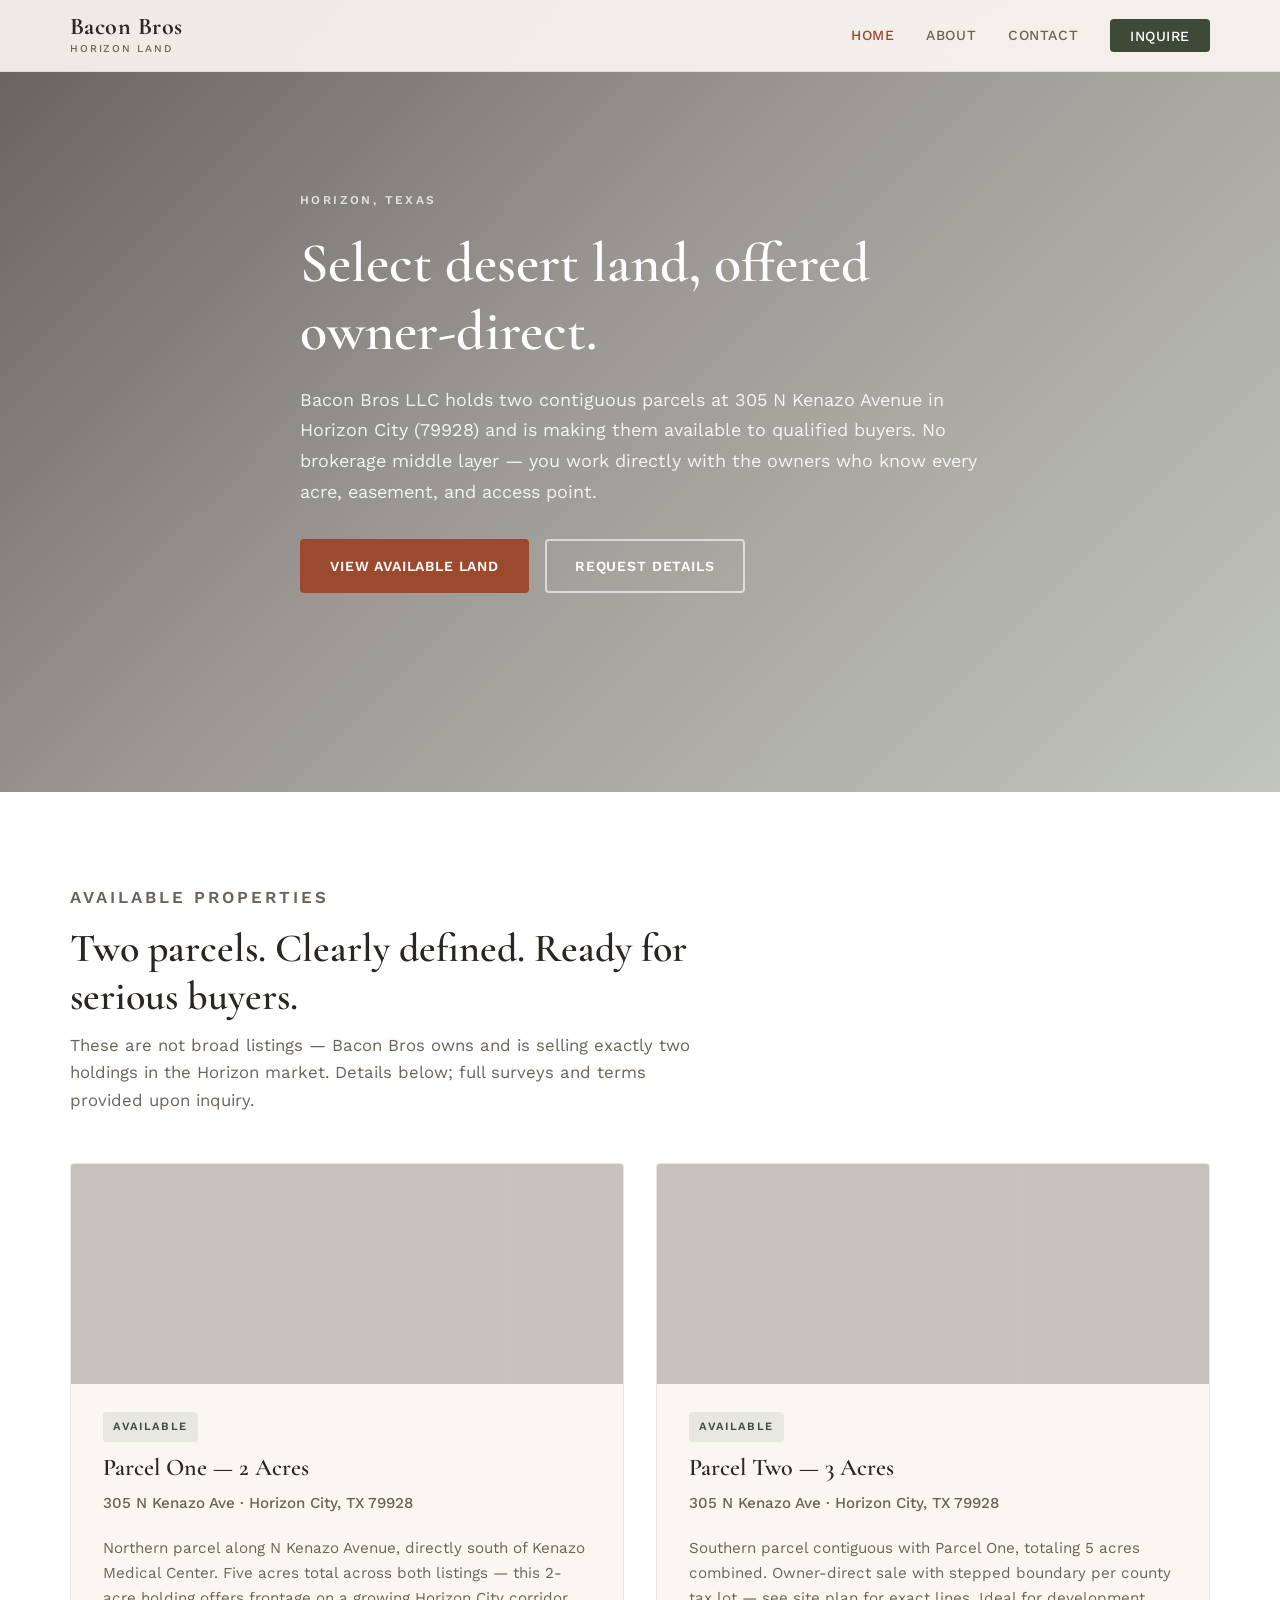
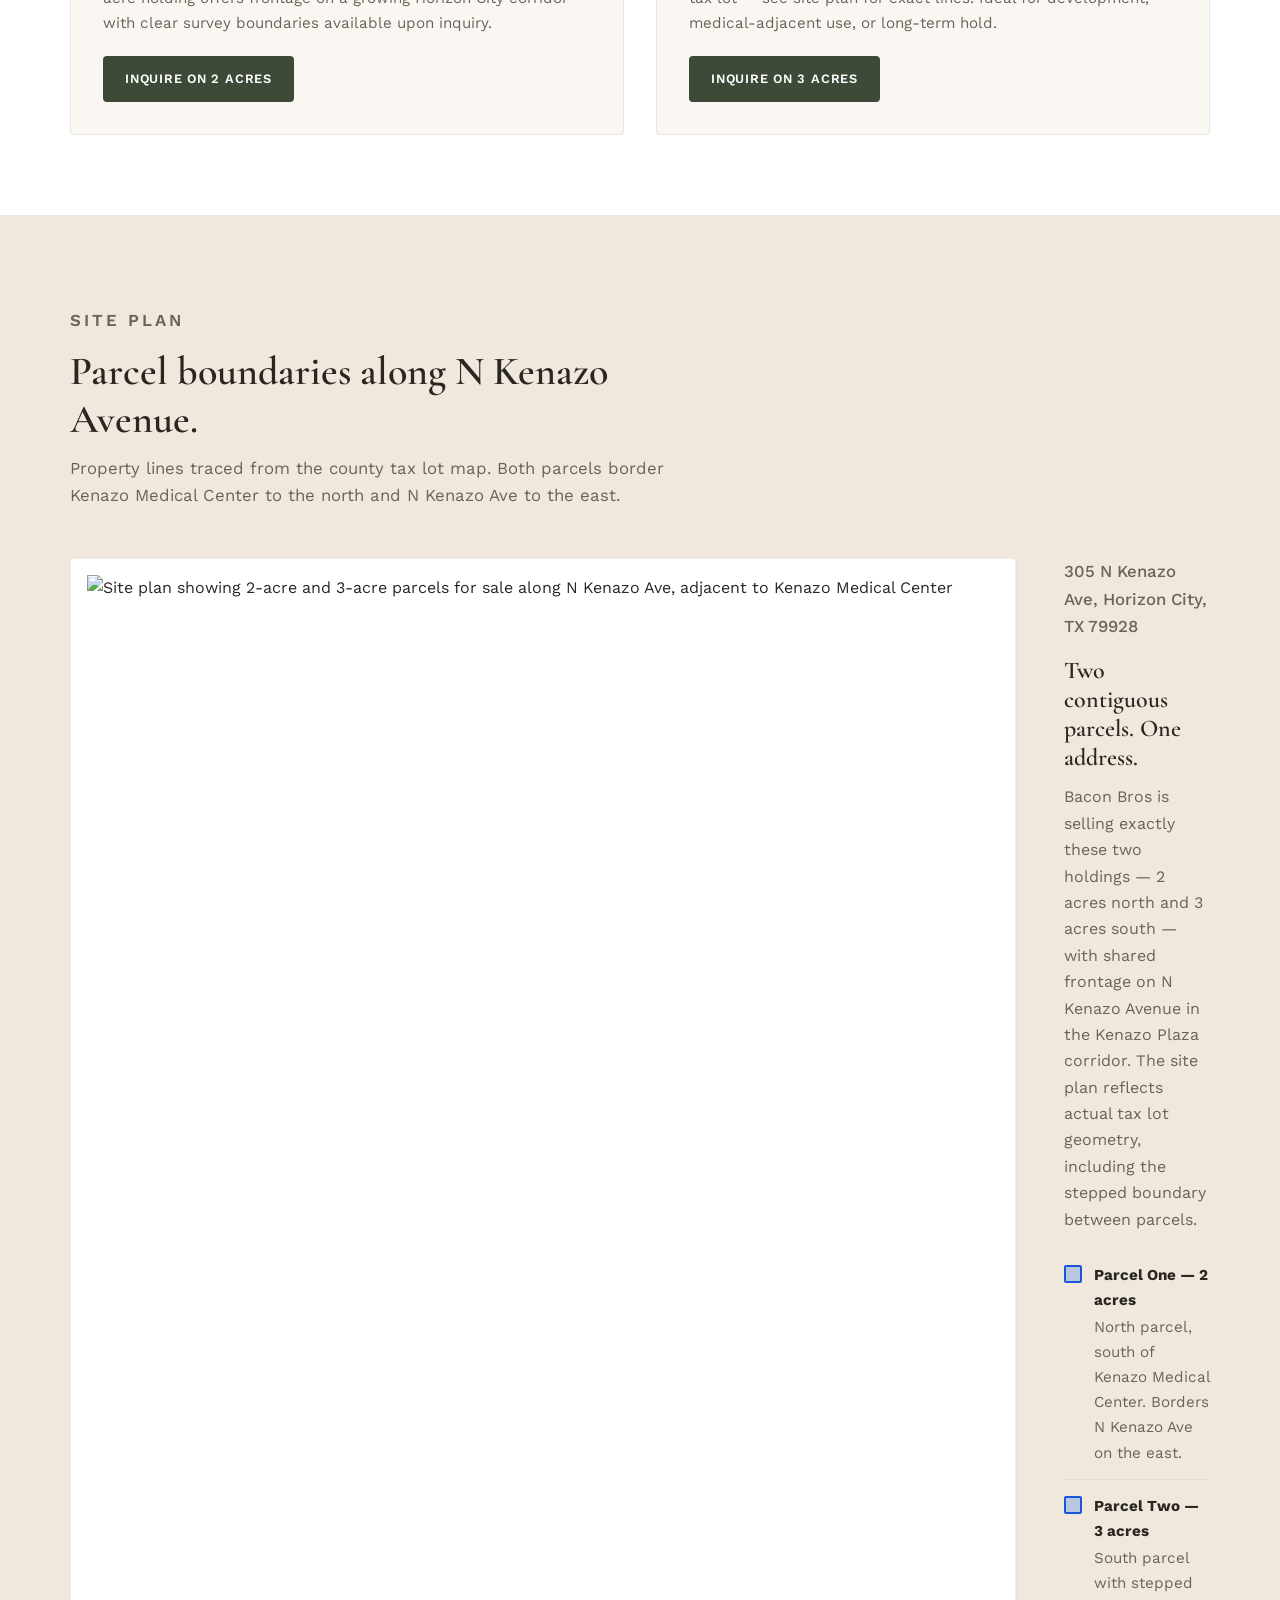
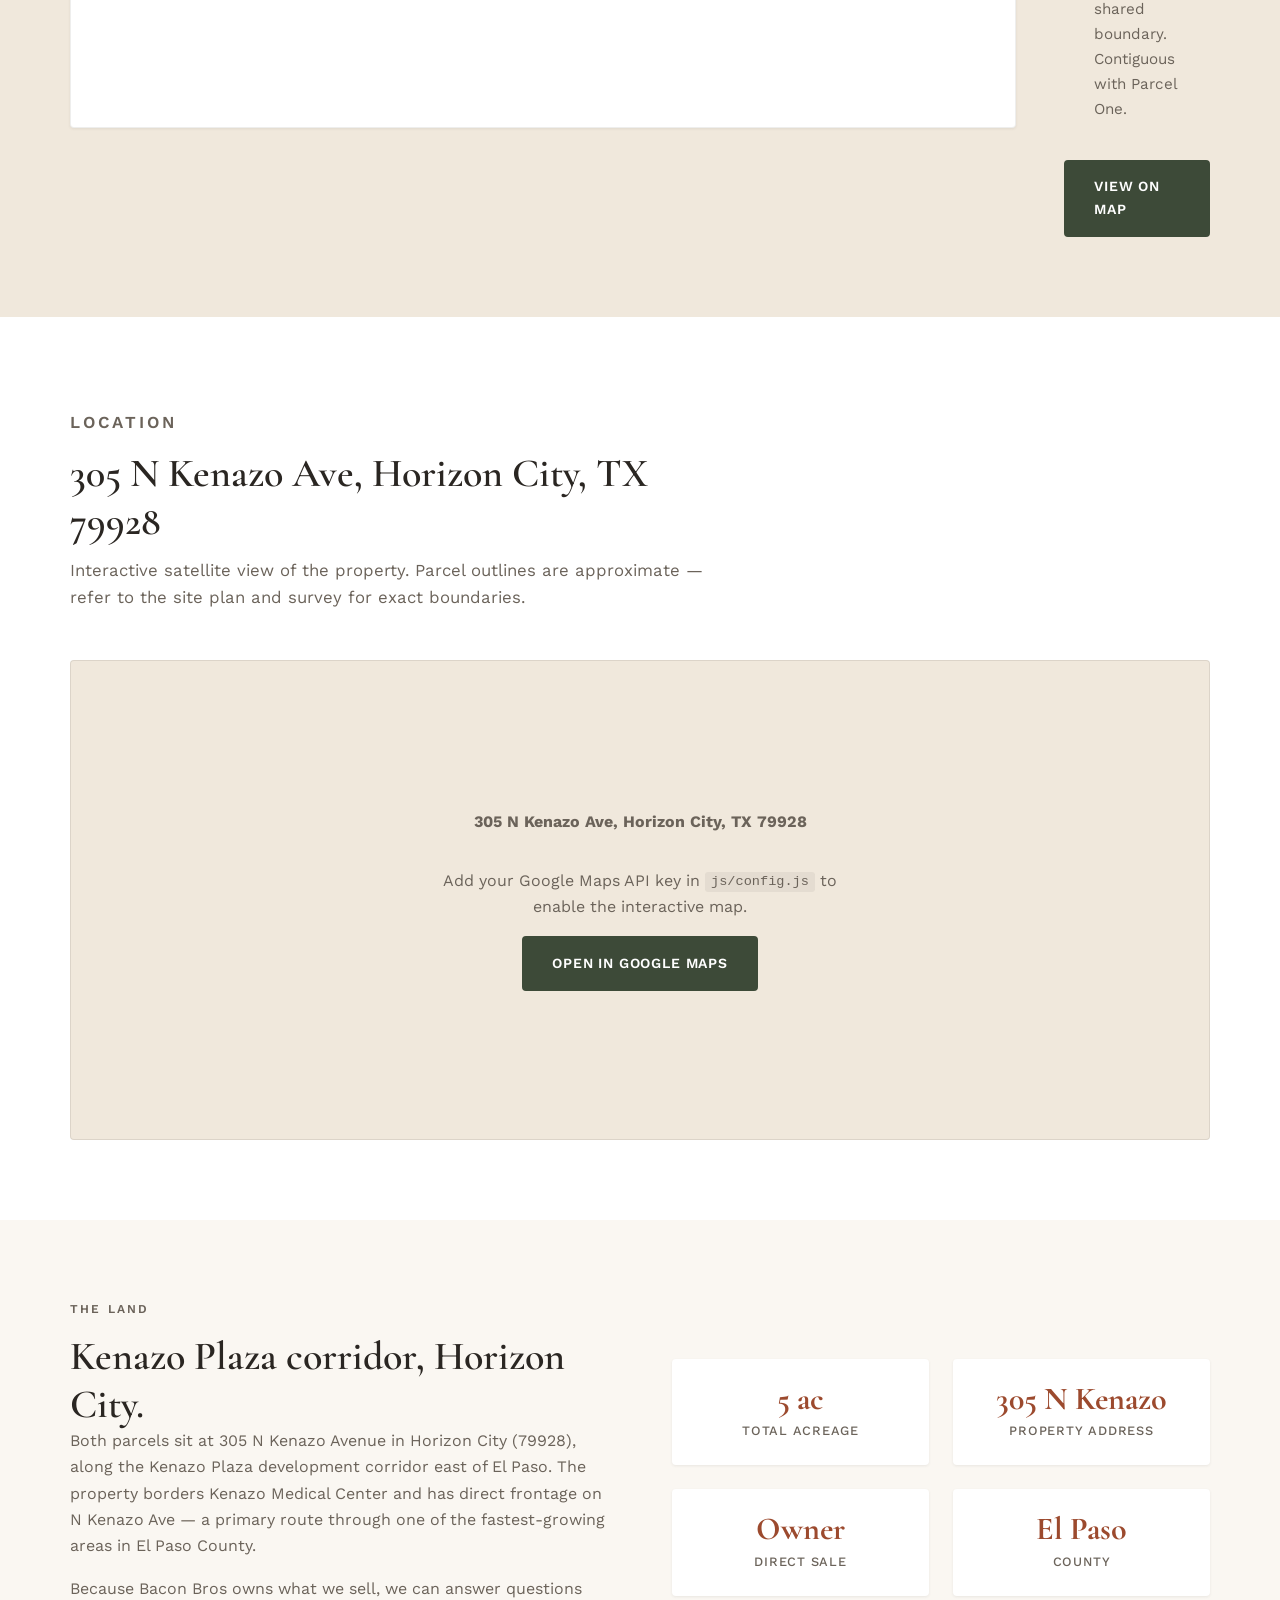
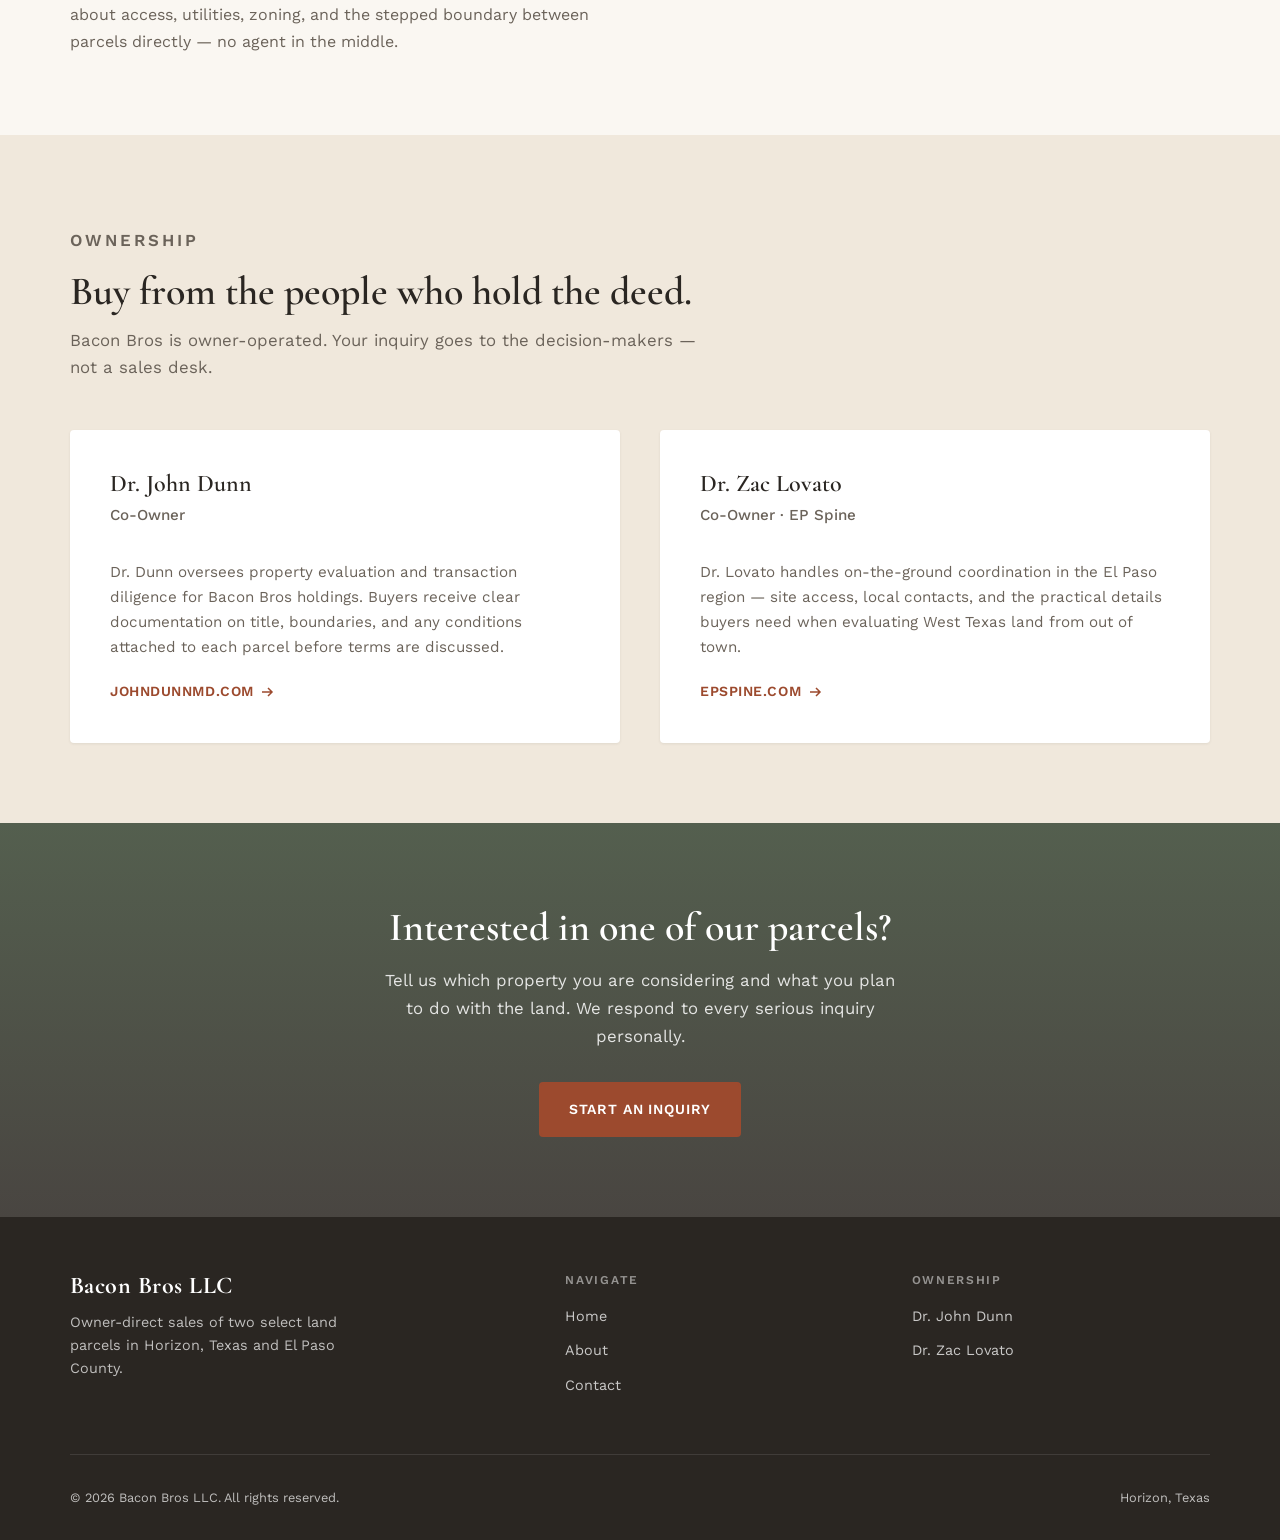
==== commit f45c1b9f: "Add site plan with corrected tax-lot boundaries and Google Maps - Site plan SVG with blue highlights" ====
--- a/index.html
+++ b/index.html
@@ -33,9 +33,9 @@
         <p class="hero-eyebrow">Horizon, Texas</p>
         <h1>Select desert land, offered owner-direct.</h1>
         <p class="hero-lead">
-          Bacon Bros LLC holds two specific parcels in the Horizon area and is making them
-          available to qualified buyers. No brokerage middle layer — you work directly with
-          the owners who know every acre, easement, and access point.
+          Bacon Bros LLC holds two contiguous parcels at 305 N Kenazo Avenue in Horizon City (79928)
+          and is making them available to qualified buyers. No brokerage middle layer — you work
+          directly with the owners who know every acre, easement, and access point.
         </p>
         <div class="hero-actions">
           <a href="#properties" class="btn btn-primary">View Available Land</a>
@@ -53,36 +53,80 @@
         </div>
         <div class="properties-grid">
           <article class="property-card">
-            <div class="property-image property-image--one" role="img" aria-label="Desert landscape near Horizon, Texas"></div>
+            <div class="property-image property-image--one" role="img" aria-label="2-acre parcel along N Kenazo Ave"></div>
             <div class="property-body">
               <span class="property-status">Available</span>
-              <h3>Horizon Parcel One</h3>
-              <p class="property-meta">Horizon, TX · El Paso County</p>
+              <h3>Parcel One — 2 Acres</h3>
+              <p class="property-meta">305 N Kenazo Ave · Horizon City, TX 79928</p>
               <p>
-                A defined holding in the Horizon area suited for buyers seeking open desert land
-                with straightforward access. Acreage, survey boundaries, and utility details
-                shared with qualified inquiries. Ideal for residential build-out, holding, or
-                long-term investment in West Texas.
+                Northern parcel along N Kenazo Avenue, directly south of Kenazo Medical Center.
+                Five acres total across both listings — this 2-acre holding offers frontage on
+                a growing Horizon City corridor with clear survey boundaries available upon inquiry.
               </p>
-              <a href="contact.html?parcel=one" class="btn btn-dark">Inquire on Parcel One</a>
+              <a href="contact.html?parcel=one" class="btn btn-dark">Inquire on 2 Acres</a>
             </div>
           </article>
           <article class="property-card">
-            <div class="property-image property-image--two" role="img" aria-label="West Texas desert terrain"></div>
+            <div class="property-image property-image--two" role="img" aria-label="3-acre parcel along N Kenazo Ave"></div>
             <div class="property-body">
               <span class="property-status">Available</span>
-              <h3>Horizon Parcel Two</h3>
-              <p class="property-meta">Horizon, TX · El Paso County</p>
+              <h3>Parcel Two — 3 Acres</h3>
+              <p class="property-meta">305 N Kenazo Ave · Horizon City, TX 79928</p>
               <p>
-                Our second offering — a separate parcel with its own access, title history, and
-                characteristics. Like Parcel One, this is owner-held land sold directly by Bacon Bros,
-                not through a third-party listing service. Schedule a conversation to review maps,
-                restrictions, and pricing.
+                Southern parcel contiguous with Parcel One, totaling 5 acres combined.
+                Owner-direct sale with stepped boundary per county tax lot — see site plan for
+                exact lines. Ideal for development, medical-adjacent use, or long-term hold.
               </p>
-              <a href="contact.html?parcel=two" class="btn btn-dark">Inquire on Parcel Two</a>
+              <a href="contact.html?parcel=two" class="btn btn-dark">Inquire on 3 Acres</a>
             </div>
           </article>
         </div>
+      </div>
+    </section>
+
+    <section class="site-plan-section" id="site-plan">
+      <div class="container">
+        <div class="section-header">
+          <p class="section-eyebrow">Site Plan</p>
+          <h2>Parcel boundaries along N Kenazo Avenue.</h2>
+          <p>Property lines traced from the county tax lot map. Both parcels border Kenazo Medical Center to the north and N Kenazo Ave to the east.</p>
+        </div>
+        <div class="site-plan-layout">
+          <div class="site-plan-visual">
+            <img src="assets/site-plan.svg" alt="Site plan showing 2-acre and 3-acre parcels for sale along N Kenazo Ave, adjacent to Kenazo Medical Center" width="912" height="1136">
+          </div>
+          <div class="site-plan-details">
+            <p class="site-plan-address">305 N Kenazo Ave, Horizon City, TX 79928</p>
+            <h3>Two contiguous parcels. One address.</h3>
+            <p>
+              Bacon Bros is selling exactly these two holdings — 2 acres north and 3 acres south —
+              with shared frontage on N Kenazo Avenue in the Kenazo Plaza corridor. The site plan
+              reflects actual tax lot geometry, including the stepped boundary between parcels.
+            </p>
+            <ul class="parcel-legend">
+              <li>
+                <span class="legend-swatch" aria-hidden="true"></span>
+                <span><strong>Parcel One — 2 acres</strong>North parcel, south of Kenazo Medical Center. Borders N Kenazo Ave on the east.</span>
+              </li>
+              <li>
+                <span class="legend-swatch" aria-hidden="true"></span>
+                <span><strong>Parcel Two — 3 acres</strong>South parcel with stepped shared boundary. Contiguous with Parcel One.</span>
+              </li>
+            </ul>
+            <a href="#map" class="btn btn-dark">View on Map</a>
+          </div>
+        </div>
+      </div>
+    </section>
+
+    <section class="map-section" id="map">
+      <div class="container">
+        <div class="section-header">
+          <p class="section-eyebrow">Location</p>
+          <h2>305 N Kenazo Ave, Horizon City, TX 79928</h2>
+          <p>Interactive satellite view of the property. Parcel outlines are approximate — refer to the site plan and survey for exact boundaries.</p>
+        </div>
+        <div id="property-map" role="region" aria-label="Google Map showing property location"></div>
       </div>
     </section>
 
@@ -90,27 +134,26 @@
       <div class="container region-grid">
         <div class="region-content">
           <p class="section-eyebrow">The Land</p>
-          <h2>Horizon, Texas — Chihuahuan Desert country.</h2>
+          <h2>Kenazo Plaza corridor, Horizon City.</h2>
           <p>
-            Both parcels sit in the Horizon corridor east of El Paso, where desert terrain,
-            mountain views, and growing regional demand define the market. Buyers here care about
-            access roads, water availability, flood zones, and what the county will allow — not
-            glossy listing photos.
+            Both parcels sit at 305 N Kenazo Avenue in Horizon City (79928), along the Kenazo Plaza
+            development corridor east of El Paso. The property borders Kenazo Medical Center and
+            has direct frontage on N Kenazo Ave — a primary route through one of the fastest-growing
+            areas in El Paso County.
           </p>
           <p>
-            Because Bacon Bros owns what we sell, we can answer those questions directly.
-            No agent relay, no vague disclosures. If you are evaluating desert land seriously,
-            we will walk you through what each parcel actually is.
+            Because Bacon Bros owns what we sell, we can answer questions about access, utilities,
+            zoning, and the stepped boundary between parcels directly — no agent in the middle.
           </p>
         </div>
         <div class="region-stats">
           <div class="stat">
-            <div class="stat-value">2</div>
-            <div class="stat-label">Parcels Available</div>
-          </div>
-          <div class="stat">
-            <div class="stat-value">Horizon</div>
-            <div class="stat-label">Texas Location</div>
+            <div class="stat-value">5 ac</div>
+            <div class="stat-label">Total Acreage</div>
+          </div>
+          <div class="stat">
+            <div class="stat-value">305 N Kenazo</div>
+            <div class="stat-label">Property Address</div>
           </div>
           <div class="stat">
             <div class="stat-value">Owner</div>
@@ -202,6 +245,8 @@
     </div>
   </footer>
 
+  <script src="js/config.js"></script>
   <script src="js/main.js"></script>
+  <script src="js/maps.js"></script>
 </body>
 </html>
--- a/css/styles.css
+++ b/css/styles.css
@@ -447,6 +447,135 @@
   }
 }
 
+/* ---- Site plan ---- */
+
+.site-plan-section {
+  background: var(--color-sand);
+}
+
+.site-plan-layout {
+  display: grid;
+  grid-template-columns: 1.1fr 1fr;
+  gap: 3rem;
+  align-items: start;
+}
+
+.site-plan-visual {
+  background: var(--color-white);
+  border: 1px solid rgba(42, 38, 34, 0.08);
+  border-radius: var(--radius);
+  padding: 1rem;
+  box-shadow: var(--shadow-sm);
+}
+
+.site-plan-svg {
+  width: 100%;
+  height: auto;
+  display: block;
+}
+
+.site-plan-details h3 {
+  margin-bottom: 0.75rem;
+}
+
+.site-plan-details p {
+  color: var(--color-stone);
+  margin-bottom: 1rem;
+}
+
+.site-plan-address {
+  font-size: 1.05rem;
+  font-weight: 500;
+  color: var(--color-charcoal);
+  margin-bottom: 1.5rem;
+}
+
+.parcel-legend {
+  list-style: none;
+  margin-bottom: 1.5rem;
+}
+
+.parcel-legend li {
+  display: flex;
+  align-items: flex-start;
+  gap: 0.75rem;
+  padding: 0.85rem 0;
+  border-bottom: 1px solid rgba(42, 38, 34, 0.08);
+  color: var(--color-stone);
+  font-size: 0.95rem;
+}
+
+.parcel-legend li:last-child {
+  border-bottom: none;
+}
+
+.legend-swatch {
+  flex-shrink: 0;
+  width: 18px;
+  height: 18px;
+  margin-top: 0.15rem;
+  background: rgba(66, 133, 244, 0.32);
+  border: 2px solid #1a56db;
+  border-radius: 2px;
+}
+
+.parcel-legend strong {
+  display: block;
+  color: var(--color-charcoal);
+  margin-bottom: 0.15rem;
+}
+
+/* ---- Map ---- */
+
+.map-section {
+  background: var(--color-white);
+}
+
+#property-map {
+  width: 100%;
+  height: 480px;
+  border-radius: var(--radius);
+  border: 1px solid rgba(42, 38, 34, 0.1);
+  overflow: hidden;
+  background: var(--color-sand);
+}
+
+.map-fallback {
+  display: flex;
+  flex-direction: column;
+  align-items: center;
+  justify-content: center;
+  height: 100%;
+  padding: 2rem;
+  text-align: center;
+  gap: 1rem;
+}
+
+.map-fallback p {
+  color: var(--color-stone);
+  max-width: 420px;
+}
+
+.map-fallback code {
+  font-size: 0.85rem;
+  background: rgba(42, 38, 34, 0.06);
+  padding: 0.15rem 0.4rem;
+  border-radius: 3px;
+}
+
+.map-info {
+  font-family: var(--font-sans);
+  font-size: 0.9rem;
+  line-height: 1.5;
+  padding: 0.25rem;
+}
+
+@media (max-width: 900px) {
+  .site-plan-layout {
+    grid-template-columns: 1fr;
+  }
+}
+
 /* ---- Region / About preview ---- */
 
 .region {
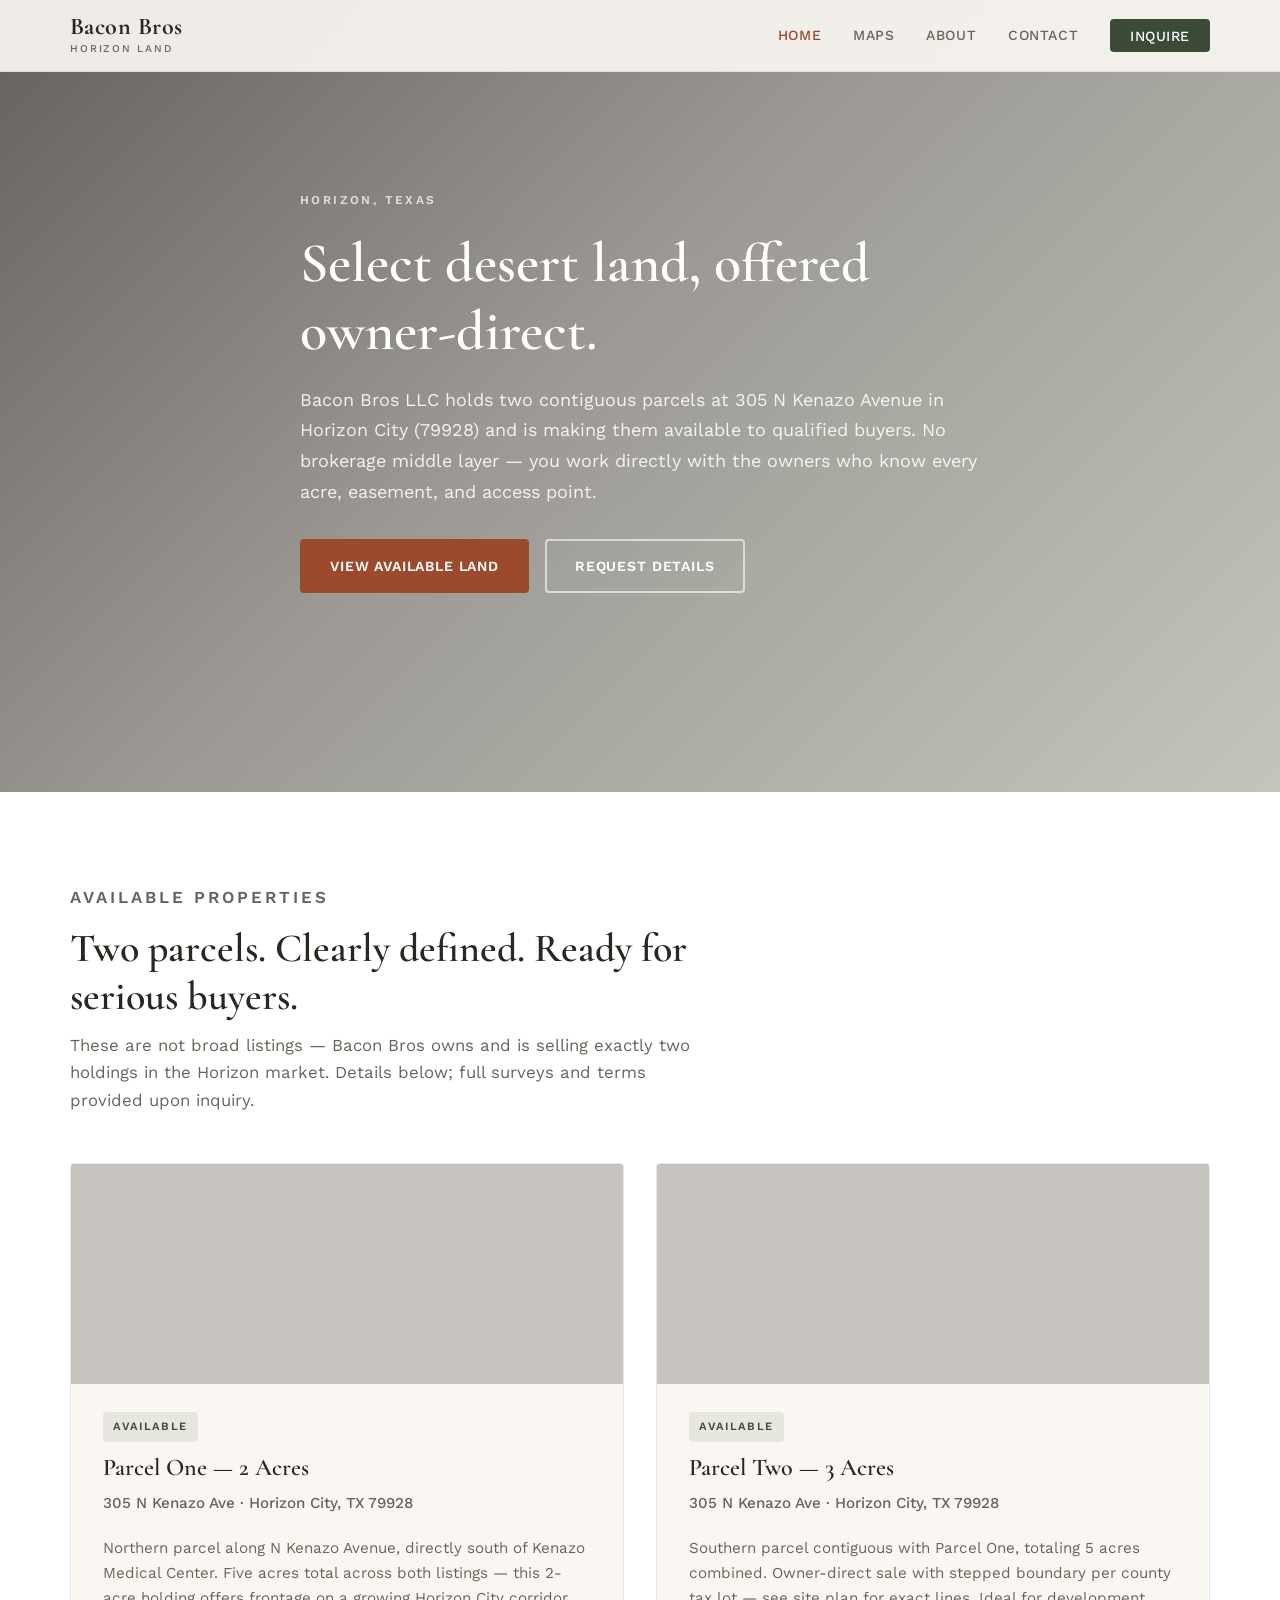
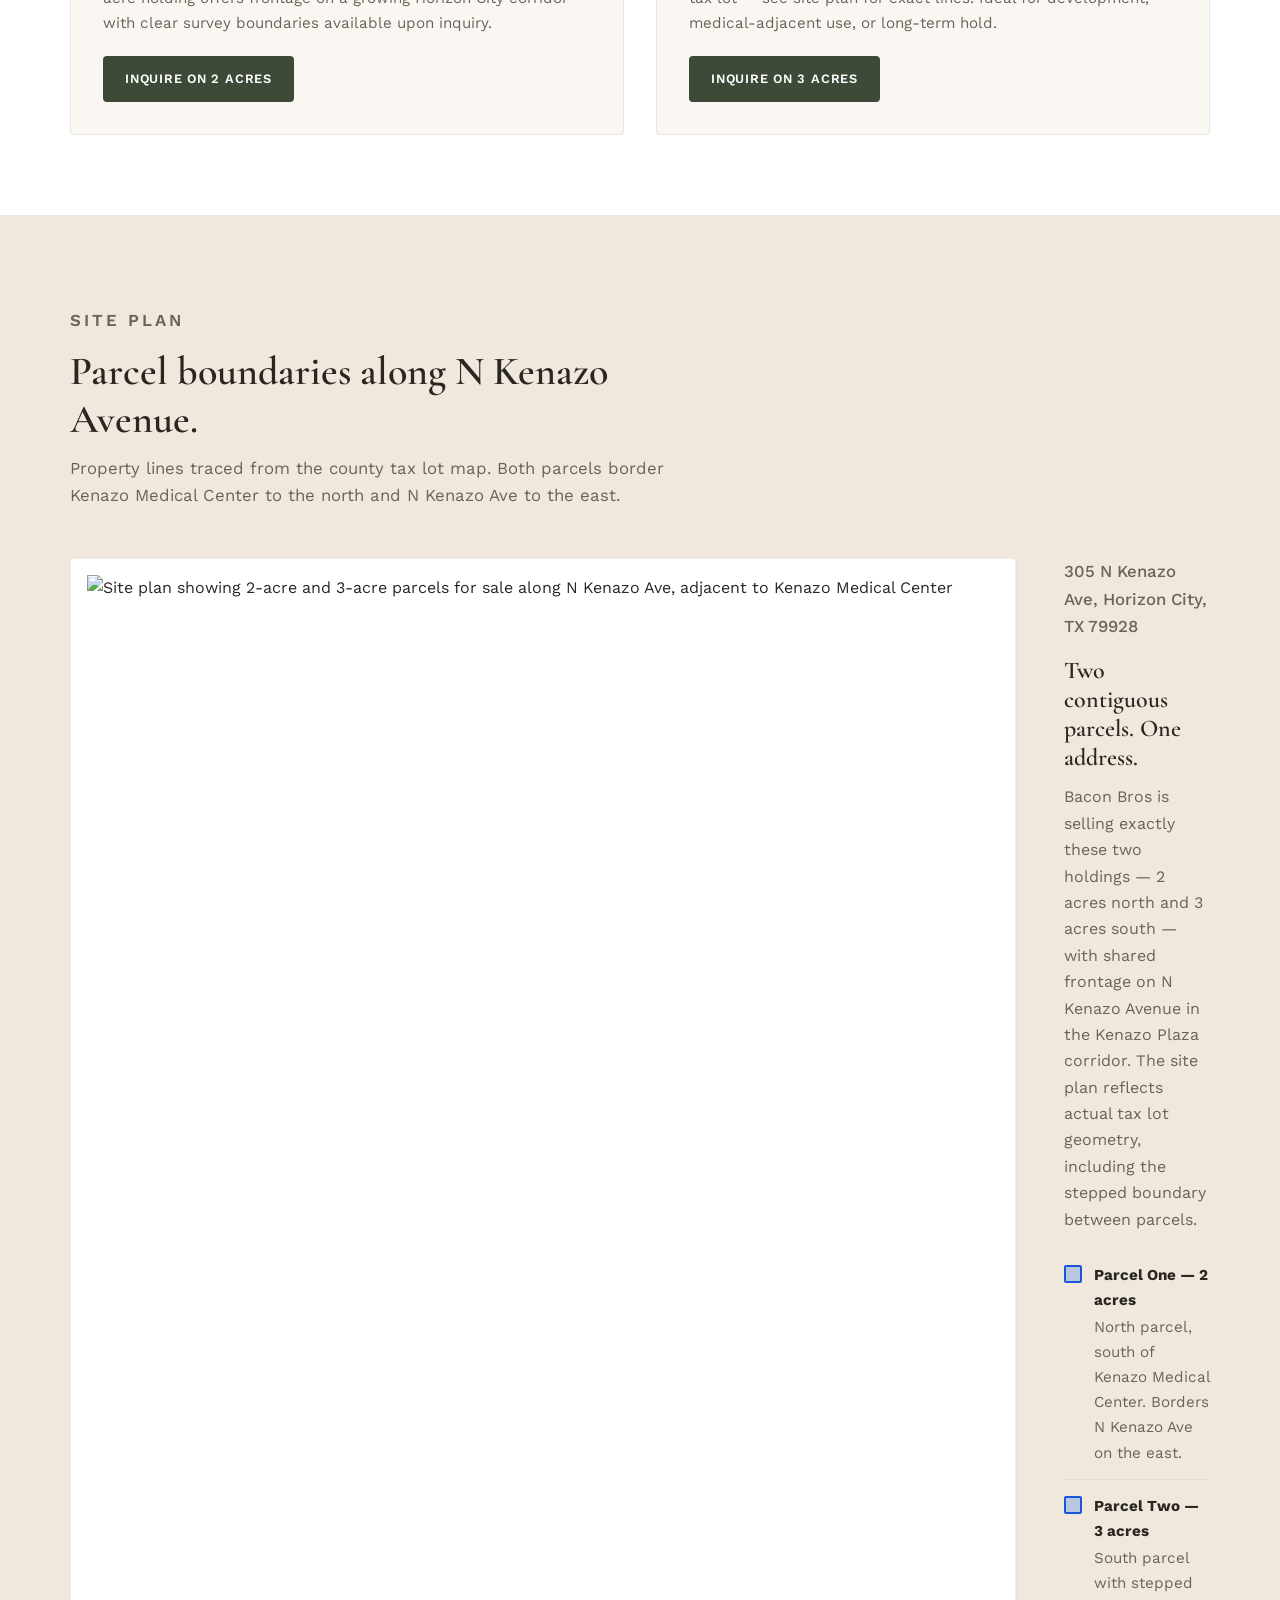
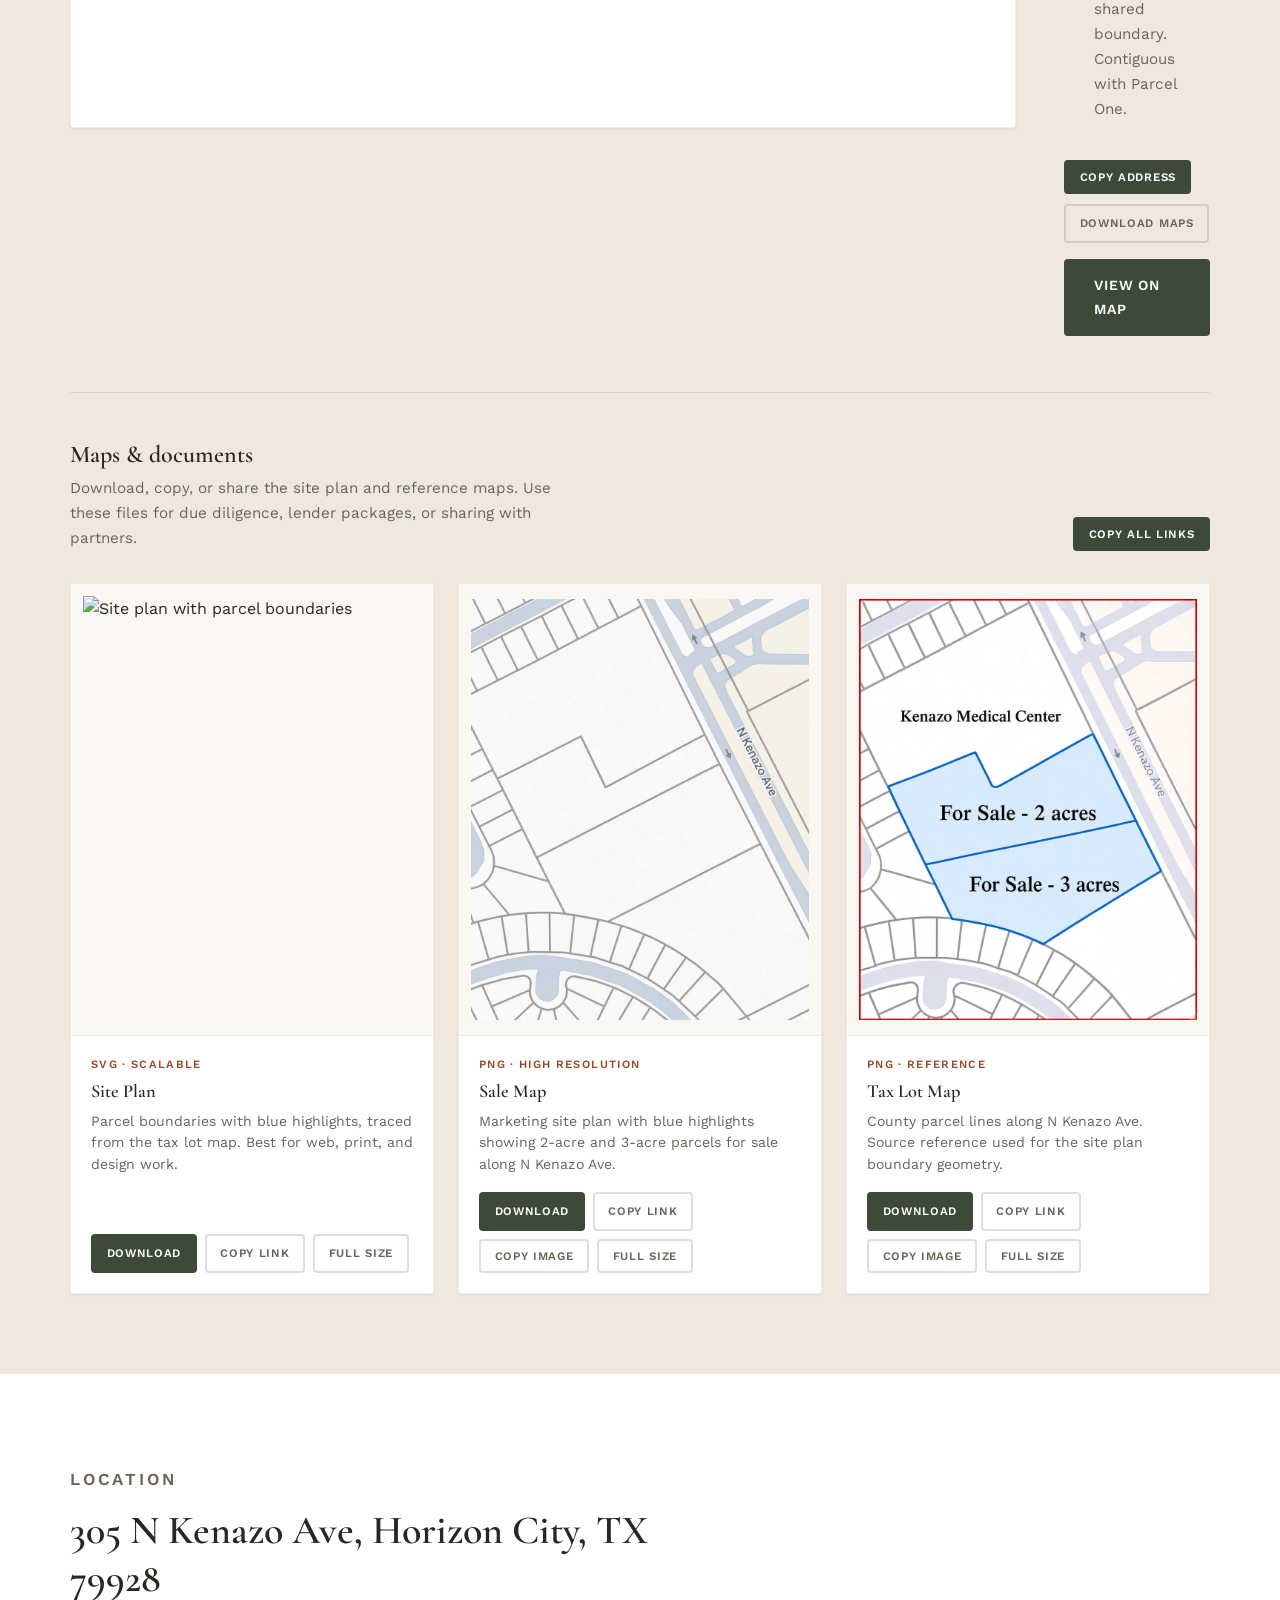
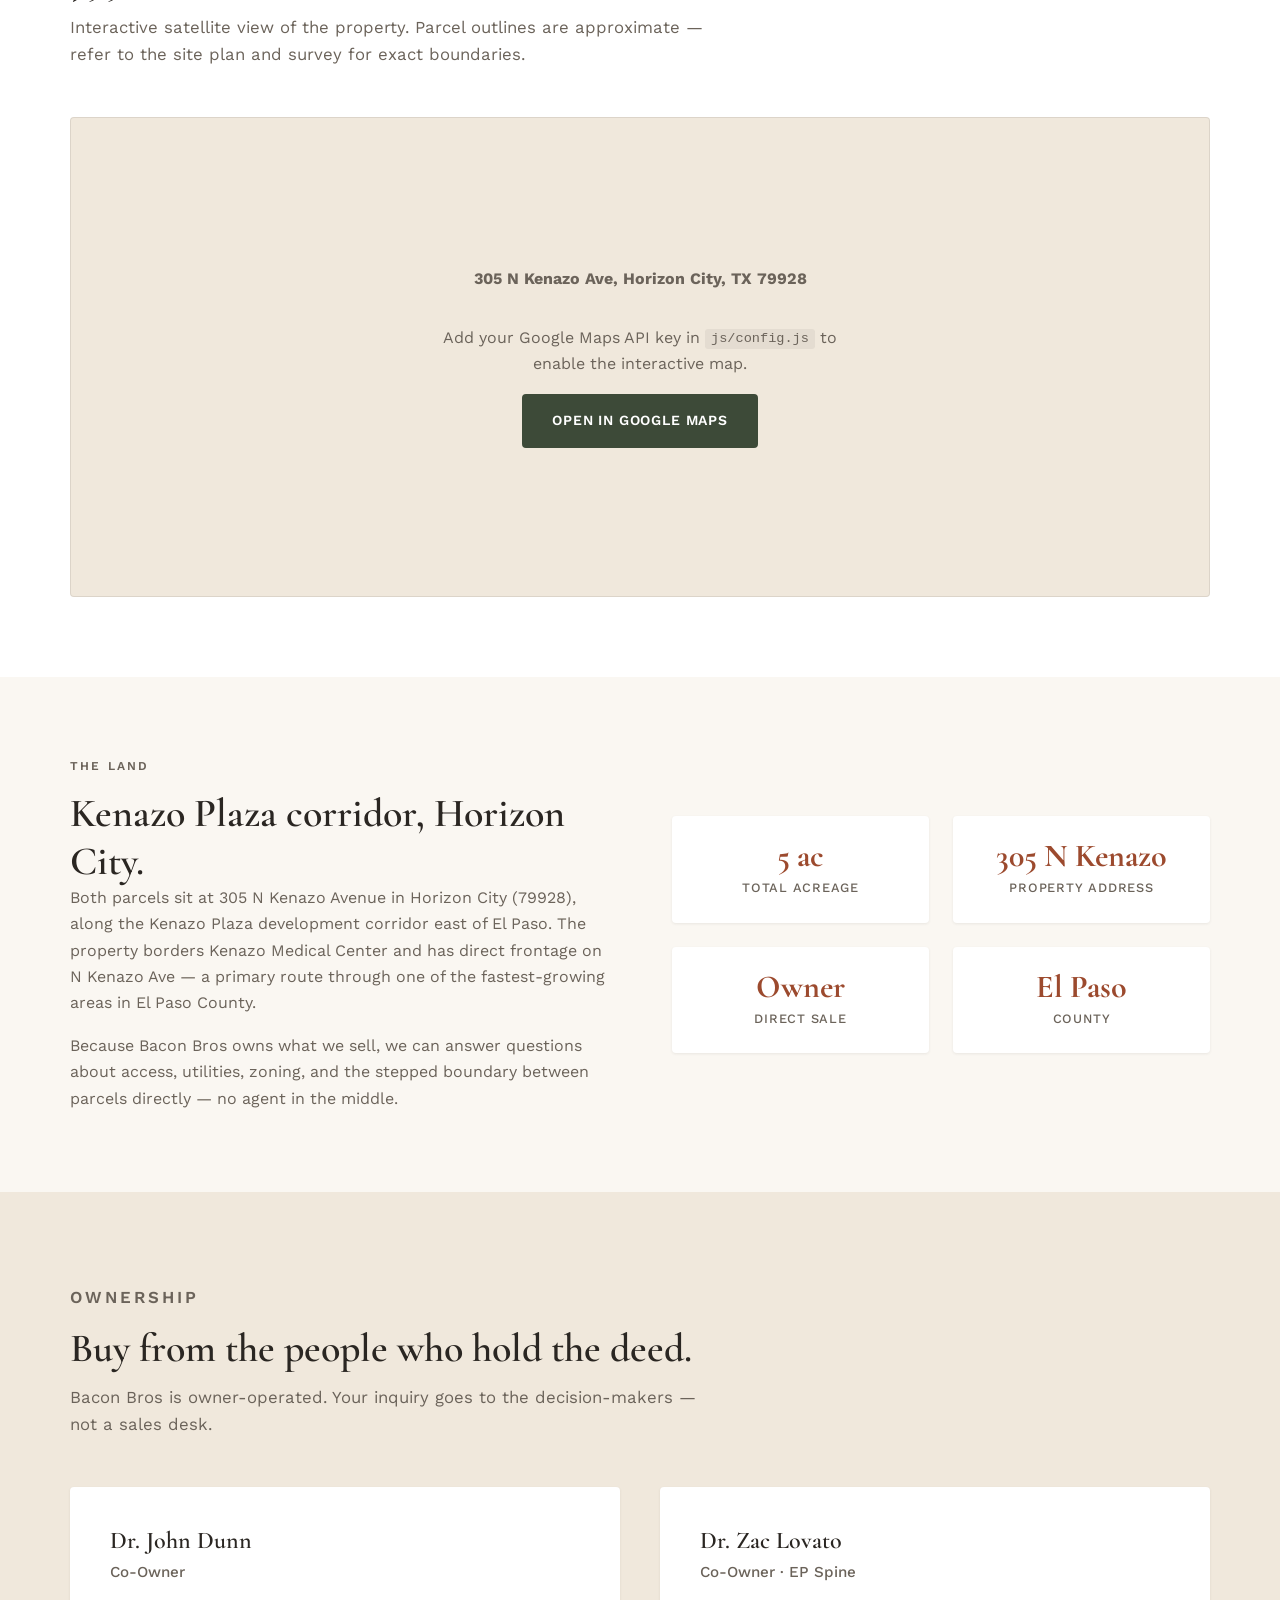
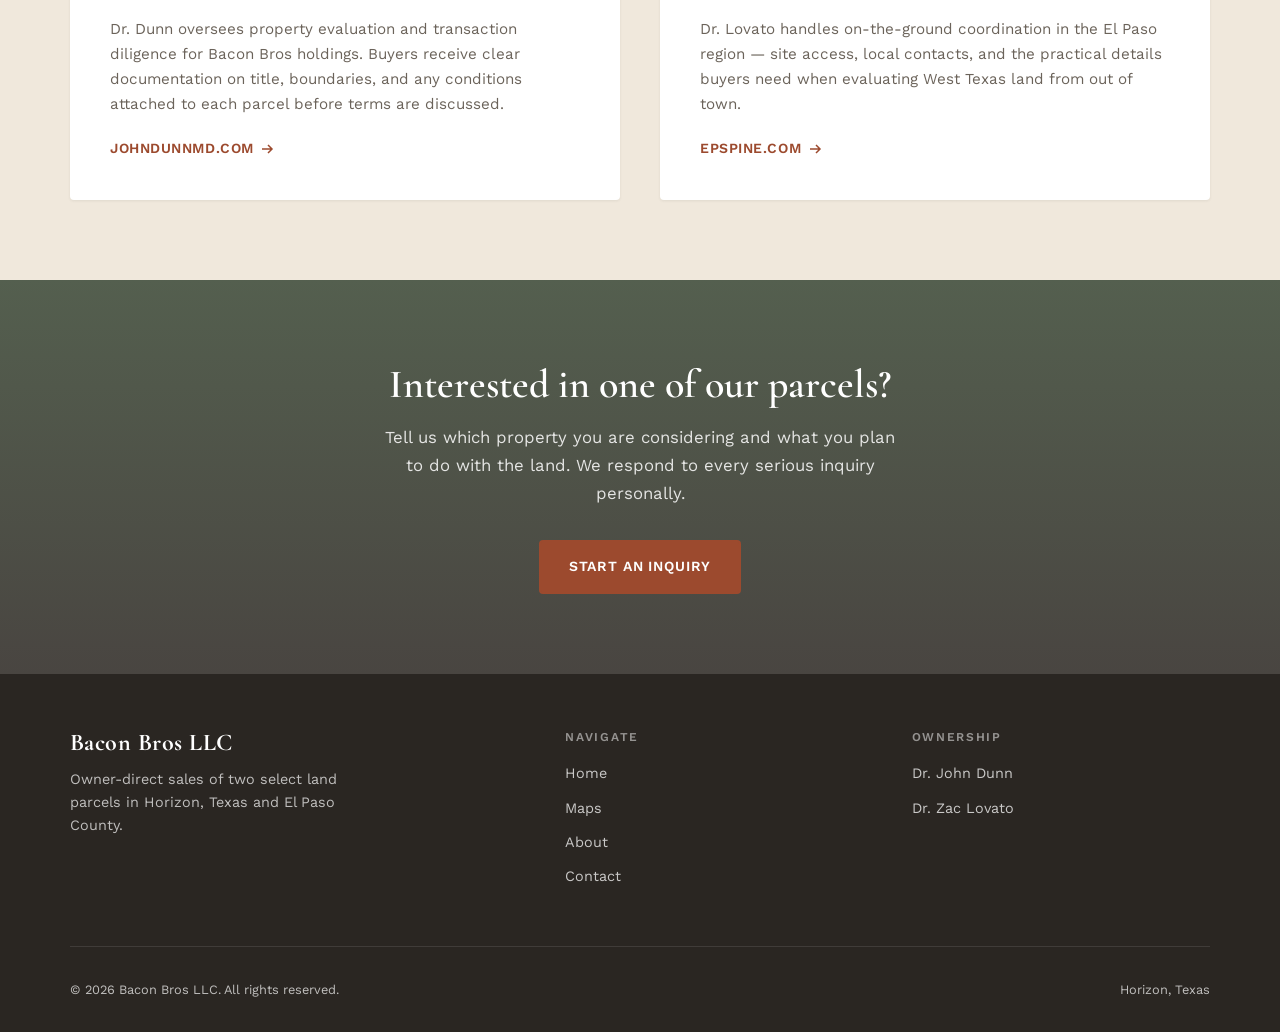
==== commit 42bc3f3f: "Add downloadable maps section with copy, download, and lightbox - Maps & documents grid: site plan S" ====
--- a/index.html
+++ b/index.html
@@ -18,6 +18,7 @@
       <nav class="site-nav" id="site-nav" aria-label="Main navigation">
         <ul>
           <li><a href="index.html">Home</a></li>
+          <li><a href="index.html#downloads">Maps</a></li>
           <li><a href="about.html">About</a></li>
           <li><a href="contact.html">Contact</a></li>
           <li><a href="contact.html" class="nav-cta">Inquire</a></li>
@@ -113,7 +114,78 @@
                 <span><strong>Parcel Two — 3 acres</strong>South parcel with stepped shared boundary. Contiguous with Parcel One.</span>
               </li>
             </ul>
-            <a href="#map" class="btn btn-dark">View on Map</a>
+            <div class="asset-actions-bar">
+              <button type="button" class="btn btn-dark btn-sm" data-copy-text="305 N Kenazo Ave, Horizon City, TX 79928">Copy Address</button>
+              <a href="#downloads" class="btn btn-ghost btn-sm">Download Maps</a>
+            </div>
+            <a href="#map" class="btn btn-dark site-plan-cta">View on Map</a>
+          </div>
+        </div>
+
+        <div class="asset-downloads" id="downloads">
+          <div class="asset-downloads-header">
+            <div>
+              <h3>Maps &amp; documents</h3>
+              <p>Download, copy, or share the site plan and reference maps. Use these files for due diligence, lender packages, or sharing with partners.</p>
+            </div>
+            <div class="asset-actions-bar">
+              <button type="button" class="btn btn-dark btn-sm" data-copy-all-links="#asset-link-list">Copy All Links</button>
+            </div>
+          </div>
+
+          <div class="asset-grid" id="asset-link-list">
+            <article class="asset-card">
+              <div class="asset-preview">
+                <img src="assets/site-plan.svg" alt="Site plan with parcel boundaries" loading="lazy">
+                <button type="button" class="asset-preview-btn" data-lightbox="assets/site-plan.svg" data-lightbox-caption="Site plan — 2 &amp; 3 acre parcels" aria-label="View site plan full size"></button>
+              </div>
+              <div class="asset-body" data-asset-url="assets/site-plan.svg" data-asset-label="Site Plan (SVG)">
+                <span class="asset-type">SVG · Scalable</span>
+                <h4>Site Plan</h4>
+                <p>Parcel boundaries with blue highlights, traced from the tax lot map. Best for web, print, and design work.</p>
+                <div class="asset-toolbar">
+                  <a href="assets/site-plan.svg" download="bacon-bros-site-plan.svg" class="btn btn-dark btn-sm">Download</a>
+                  <button type="button" class="btn btn-ghost btn-sm" data-copy-url="assets/site-plan.svg">Copy Link</button>
+                  <button type="button" class="btn btn-ghost btn-sm" data-lightbox="assets/site-plan.svg" data-lightbox-caption="Site plan — 2 &amp; 3 acre parcels">Full Size</button>
+                </div>
+              </div>
+            </article>
+
+            <article class="asset-card">
+              <div class="asset-preview">
+                <img src="assets/IMG_6486.PNG" alt="Sale map with blue parcel highlights" loading="lazy">
+                <button type="button" class="asset-preview-btn" data-lightbox="assets/IMG_6486.PNG" data-lightbox-caption="Sale map — 2 &amp; 3 acres for sale" aria-label="View sale map full size"></button>
+              </div>
+              <div class="asset-body" data-asset-url="assets/IMG_6486.PNG" data-asset-label="Sale Map (PNG)">
+                <span class="asset-type">PNG · High resolution</span>
+                <h4>Sale Map</h4>
+                <p>Marketing site plan with blue highlights showing 2-acre and 3-acre parcels for sale along N Kenazo Ave.</p>
+                <div class="asset-toolbar">
+                  <a href="assets/IMG_6486.PNG" download="bacon-bros-sale-map.png" class="btn btn-dark btn-sm">Download</a>
+                  <button type="button" class="btn btn-ghost btn-sm" data-copy-url="assets/IMG_6486.PNG">Copy Link</button>
+                  <button type="button" class="btn btn-ghost btn-sm" data-copy-image="assets/IMG_6486.PNG">Copy Image</button>
+                  <button type="button" class="btn btn-ghost btn-sm" data-lightbox="assets/IMG_6486.PNG" data-lightbox-caption="Sale map — 2 &amp; 3 acres for sale">Full Size</button>
+                </div>
+              </div>
+            </article>
+
+            <article class="asset-card">
+              <div class="asset-preview">
+                <img src="assets/IMG_6487.PNG" alt="County tax lot reference map" loading="lazy">
+                <button type="button" class="asset-preview-btn" data-lightbox="assets/IMG_6487.PNG" data-lightbox-caption="Tax lot reference map" aria-label="View tax lot map full size"></button>
+              </div>
+              <div class="asset-body" data-asset-url="assets/IMG_6487.PNG" data-asset-label="Tax Lot Map (PNG)">
+                <span class="asset-type">PNG · Reference</span>
+                <h4>Tax Lot Map</h4>
+                <p>County parcel lines along N Kenazo Ave. Source reference used for the site plan boundary geometry.</p>
+                <div class="asset-toolbar">
+                  <a href="assets/IMG_6487.PNG" download="bacon-bros-tax-lot-map.png" class="btn btn-dark btn-sm">Download</a>
+                  <button type="button" class="btn btn-ghost btn-sm" data-copy-url="assets/IMG_6487.PNG">Copy Link</button>
+                  <button type="button" class="btn btn-ghost btn-sm" data-copy-image="assets/IMG_6487.PNG">Copy Image</button>
+                  <button type="button" class="btn btn-ghost btn-sm" data-lightbox="assets/IMG_6487.PNG" data-lightbox-caption="Tax lot reference map">Full Size</button>
+                </div>
+              </div>
+            </article>
           </div>
         </div>
       </div>
@@ -226,6 +298,7 @@
           <h4>Navigate</h4>
           <ul>
             <li><a href="index.html">Home</a></li>
+            <li><a href="index.html#downloads">Maps</a></li>
             <li><a href="about.html">About</a></li>
             <li><a href="contact.html">Contact</a></li>
           </ul>
@@ -245,8 +318,17 @@
     </div>
   </footer>
 
+  <div id="asset-lightbox" class="lightbox" aria-hidden="true" role="dialog" aria-label="Full size map preview">
+    <div class="lightbox-inner">
+      <button type="button" class="lightbox-close" aria-label="Close preview">Close</button>
+      <img class="lightbox-image" src="" alt="">
+      <p class="lightbox-caption"></p>
+    </div>
+  </div>
+
   <script src="js/config.js"></script>
   <script src="js/main.js"></script>
+  <script src="js/downloads.js"></script>
   <script src="js/maps.js"></script>
 </body>
 </html>
--- a/css/styles.css
+++ b/css/styles.css
@@ -525,6 +525,10 @@
   margin-bottom: 0.15rem;
 }
 
+.site-plan-cta {
+  margin-top: 1rem;
+}
+
 /* ---- Map ---- */
 
 .map-section {
@@ -572,6 +576,222 @@
 
 @media (max-width: 900px) {
   .site-plan-layout {
+    grid-template-columns: 1fr;
+  }
+}
+
+/* ---- Asset downloads ---- */
+
+.asset-downloads {
+  margin-top: 3.5rem;
+  padding-top: 3rem;
+  border-top: 1px solid rgba(42, 38, 34, 0.1);
+}
+
+.asset-downloads-header {
+  display: flex;
+  flex-wrap: wrap;
+  align-items: flex-end;
+  justify-content: space-between;
+  gap: 1.25rem;
+  margin-bottom: 2rem;
+}
+
+.asset-downloads-header h3 {
+  margin-bottom: 0.35rem;
+}
+
+.asset-downloads-header p {
+  color: var(--color-stone);
+  font-size: 0.95rem;
+  max-width: 520px;
+}
+
+.asset-actions-bar {
+  display: flex;
+  flex-wrap: wrap;
+  gap: 0.65rem;
+}
+
+.asset-grid {
+  display: grid;
+  grid-template-columns: repeat(3, 1fr);
+  gap: 1.5rem;
+}
+
+.asset-card {
+  display: flex;
+  flex-direction: column;
+  background: var(--color-white);
+  border: 1px solid rgba(42, 38, 34, 0.08);
+  border-radius: var(--radius);
+  overflow: hidden;
+  box-shadow: var(--shadow-sm);
+}
+
+.asset-preview {
+  position: relative;
+  aspect-ratio: 4 / 5;
+  background: var(--color-cream);
+  border-bottom: 1px solid rgba(42, 38, 34, 0.06);
+  overflow: hidden;
+}
+
+.asset-preview img {
+  width: 100%;
+  height: 100%;
+  object-fit: contain;
+  padding: 0.75rem;
+}
+
+.asset-preview-btn {
+  position: absolute;
+  inset: 0;
+  border: none;
+  background: rgba(42, 38, 34, 0);
+  cursor: zoom-in;
+  transition: background 0.2s ease;
+}
+
+.asset-preview-btn:hover {
+  background: rgba(42, 38, 34, 0.06);
+}
+
+.asset-body {
+  display: flex;
+  flex-direction: column;
+  flex: 1;
+  padding: 1.25rem;
+}
+
+.asset-type {
+  font-size: 0.7rem;
+  font-weight: 600;
+  letter-spacing: 0.12em;
+  text-transform: uppercase;
+  color: var(--color-rust);
+  margin-bottom: 0.35rem;
+}
+
+.asset-body h4 {
+  font-family: var(--font-serif);
+  font-size: 1.15rem;
+  margin-bottom: 0.5rem;
+}
+
+.asset-body p {
+  color: var(--color-stone);
+  font-size: 0.88rem;
+  line-height: 1.55;
+  margin-bottom: 1rem;
+  flex: 1;
+}
+
+.asset-toolbar {
+  display: flex;
+  flex-wrap: wrap;
+  gap: 0.5rem;
+}
+
+.btn-sm {
+  padding: 0.5rem 0.85rem;
+  font-size: 0.72rem;
+}
+
+.btn-ghost {
+  background: transparent;
+  color: var(--color-stone);
+  border-color: rgba(42, 38, 34, 0.15);
+}
+
+.btn-ghost:hover {
+  background: var(--color-cream);
+  color: var(--color-charcoal);
+  border-color: rgba(42, 38, 34, 0.25);
+}
+
+/* Lightbox */
+.lightbox {
+  position: fixed;
+  inset: 0;
+  z-index: 200;
+  display: flex;
+  align-items: center;
+  justify-content: center;
+  padding: 2rem;
+  background: rgba(42, 38, 34, 0.88);
+  opacity: 0;
+  visibility: hidden;
+  transition: opacity 0.25s ease, visibility 0.25s ease;
+}
+
+.lightbox.open {
+  opacity: 1;
+  visibility: visible;
+}
+
+.lightbox-inner {
+  position: relative;
+  max-width: min(96vw, 900px);
+  max-height: 92vh;
+}
+
+.lightbox-image {
+  display: block;
+  max-width: 100%;
+  max-height: calc(92vh - 3rem);
+  margin: 0 auto;
+  border-radius: var(--radius);
+  background: var(--color-white);
+}
+
+.lightbox-caption {
+  margin-top: 0.75rem;
+  text-align: center;
+  color: rgba(255, 255, 255, 0.85);
+  font-size: 0.9rem;
+}
+
+.lightbox-close {
+  position: absolute;
+  top: -2.5rem;
+  right: 0;
+  background: none;
+  border: none;
+  color: var(--color-white);
+  font-family: var(--font-sans);
+  font-size: 0.85rem;
+  font-weight: 500;
+  letter-spacing: 0.06em;
+  text-transform: uppercase;
+  cursor: pointer;
+}
+
+.copy-toast {
+  position: fixed;
+  bottom: 1.5rem;
+  left: 50%;
+  transform: translateX(-50%) translateY(12px);
+  z-index: 300;
+  padding: 0.75rem 1.25rem;
+  background: var(--color-charcoal);
+  color: var(--color-white);
+  font-size: 0.875rem;
+  font-weight: 500;
+  border-radius: var(--radius);
+  box-shadow: var(--shadow-lg);
+  opacity: 0;
+  transition: opacity 0.25s ease, transform 0.25s ease;
+  pointer-events: none;
+}
+
+.copy-toast.visible {
+  opacity: 1;
+  transform: translateX(-50%) translateY(0);
+}
+
+@media (max-width: 900px) {
+  .asset-grid {
     grid-template-columns: 1fr;
   }
 }
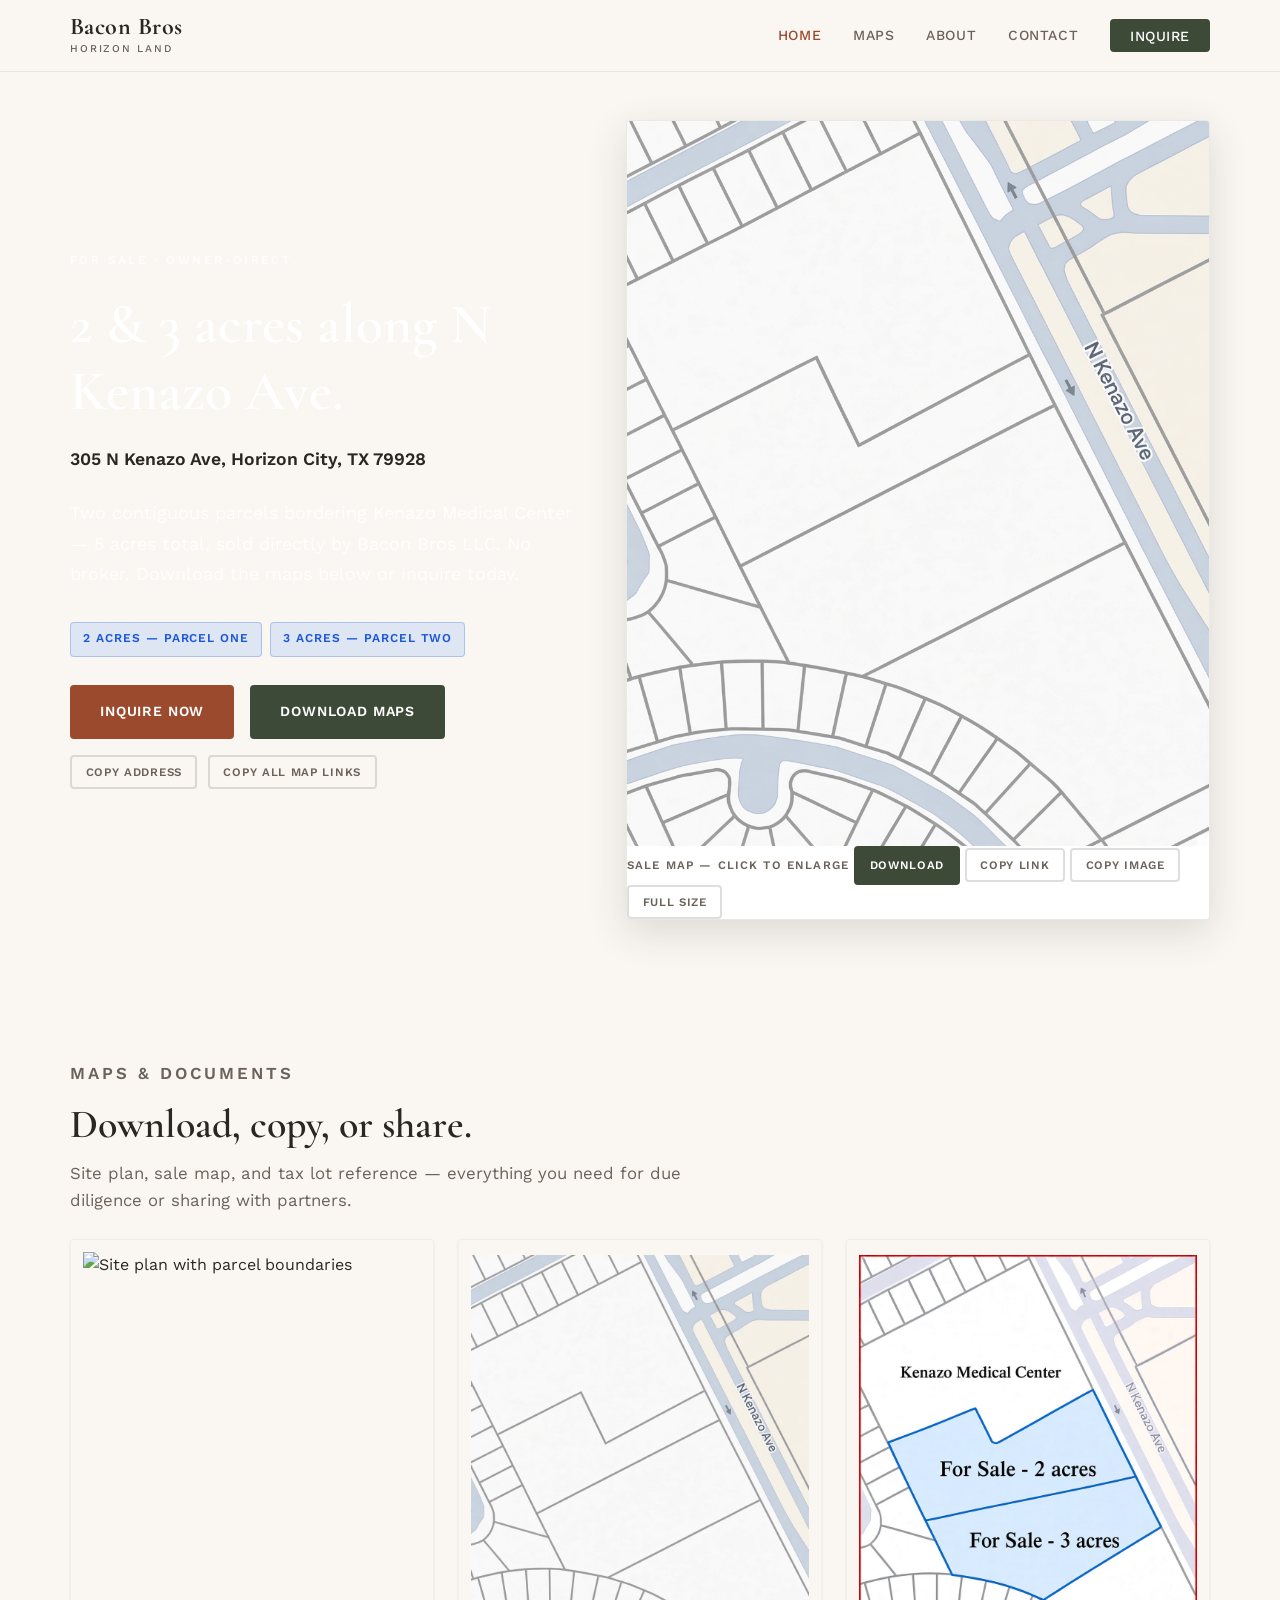
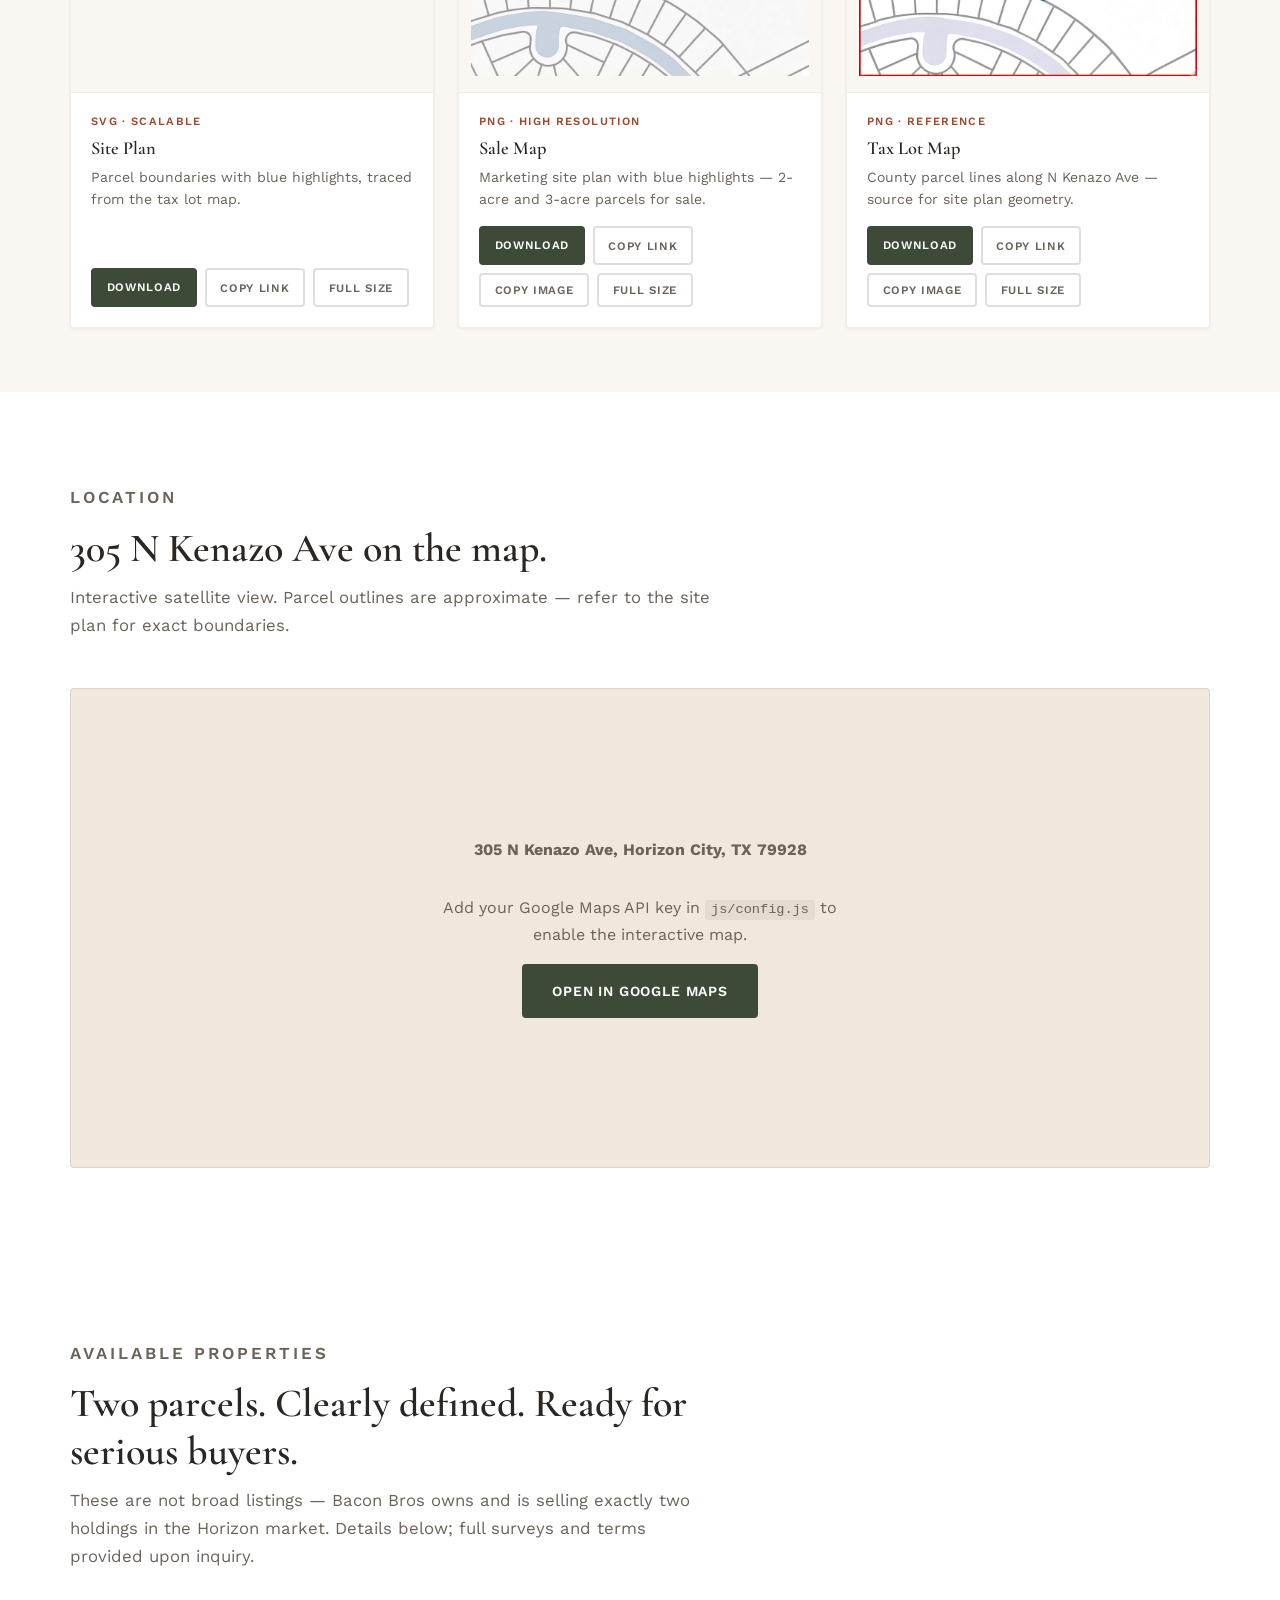
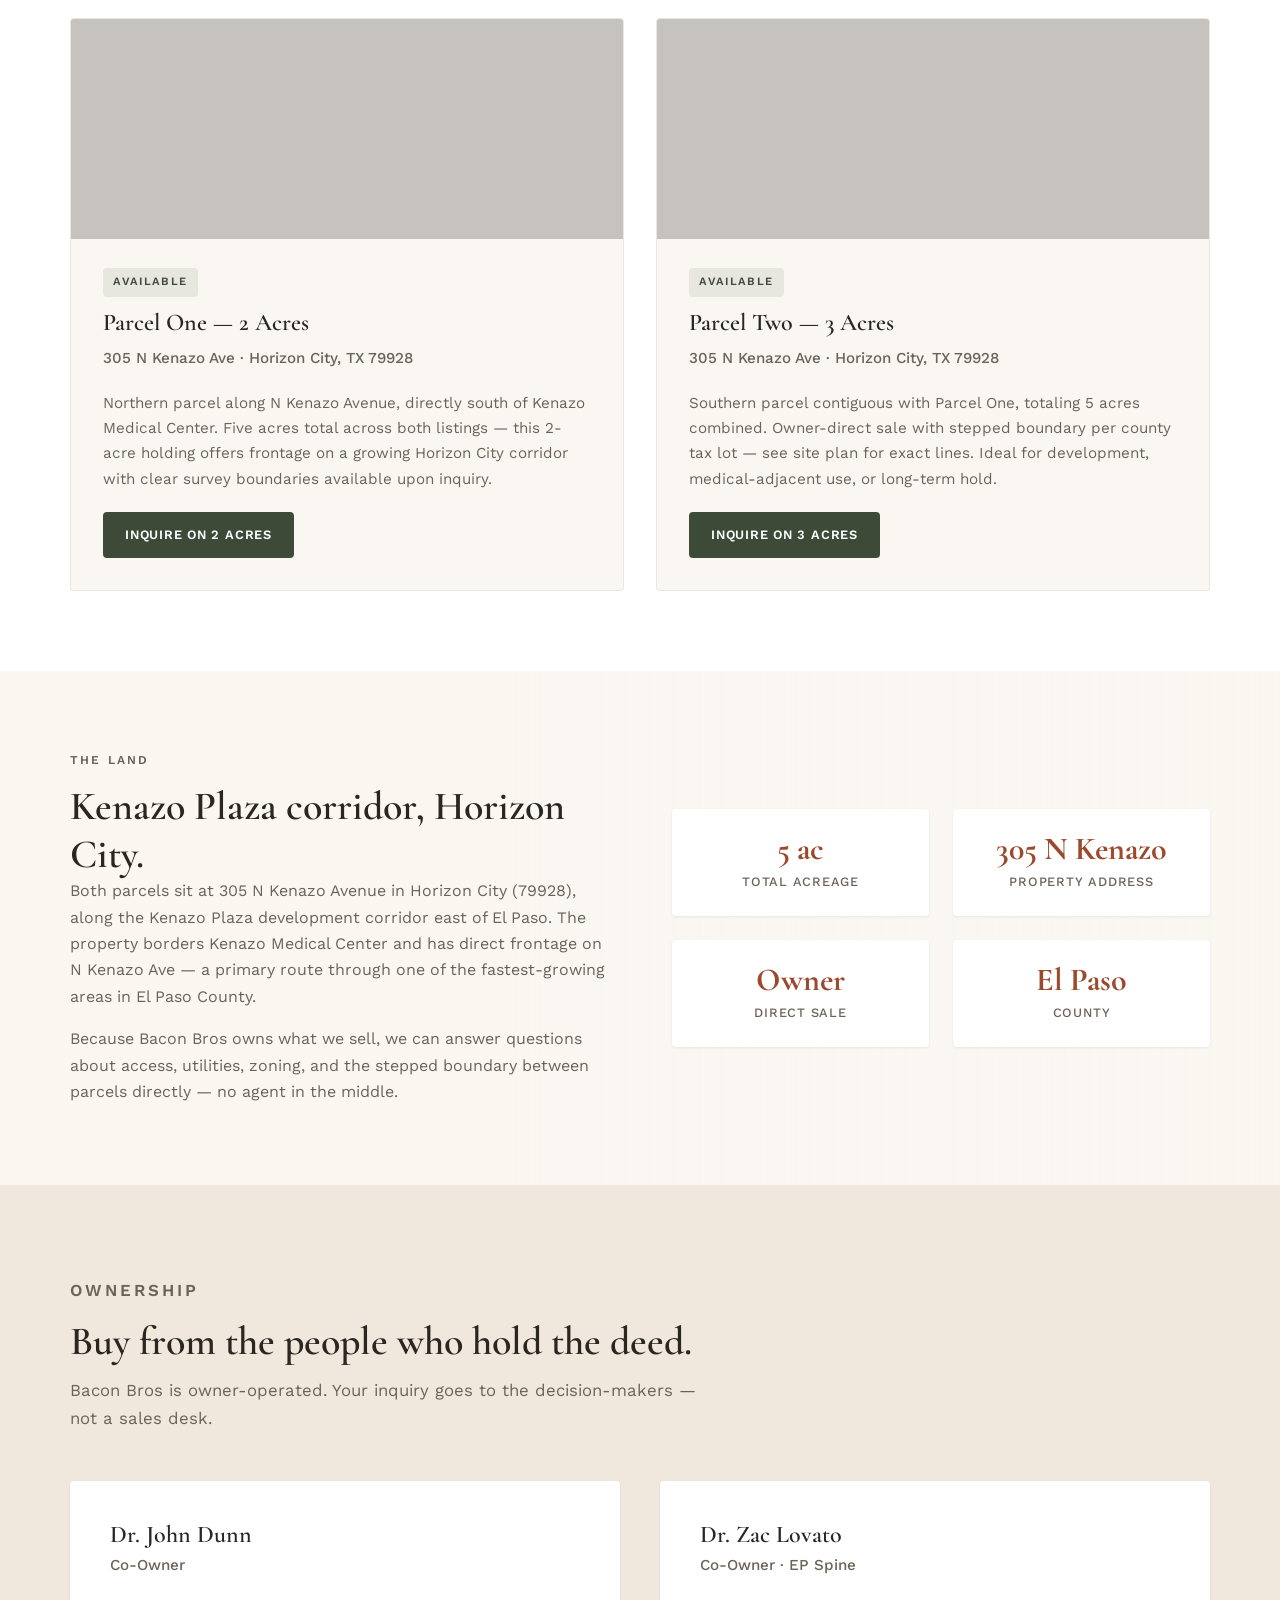
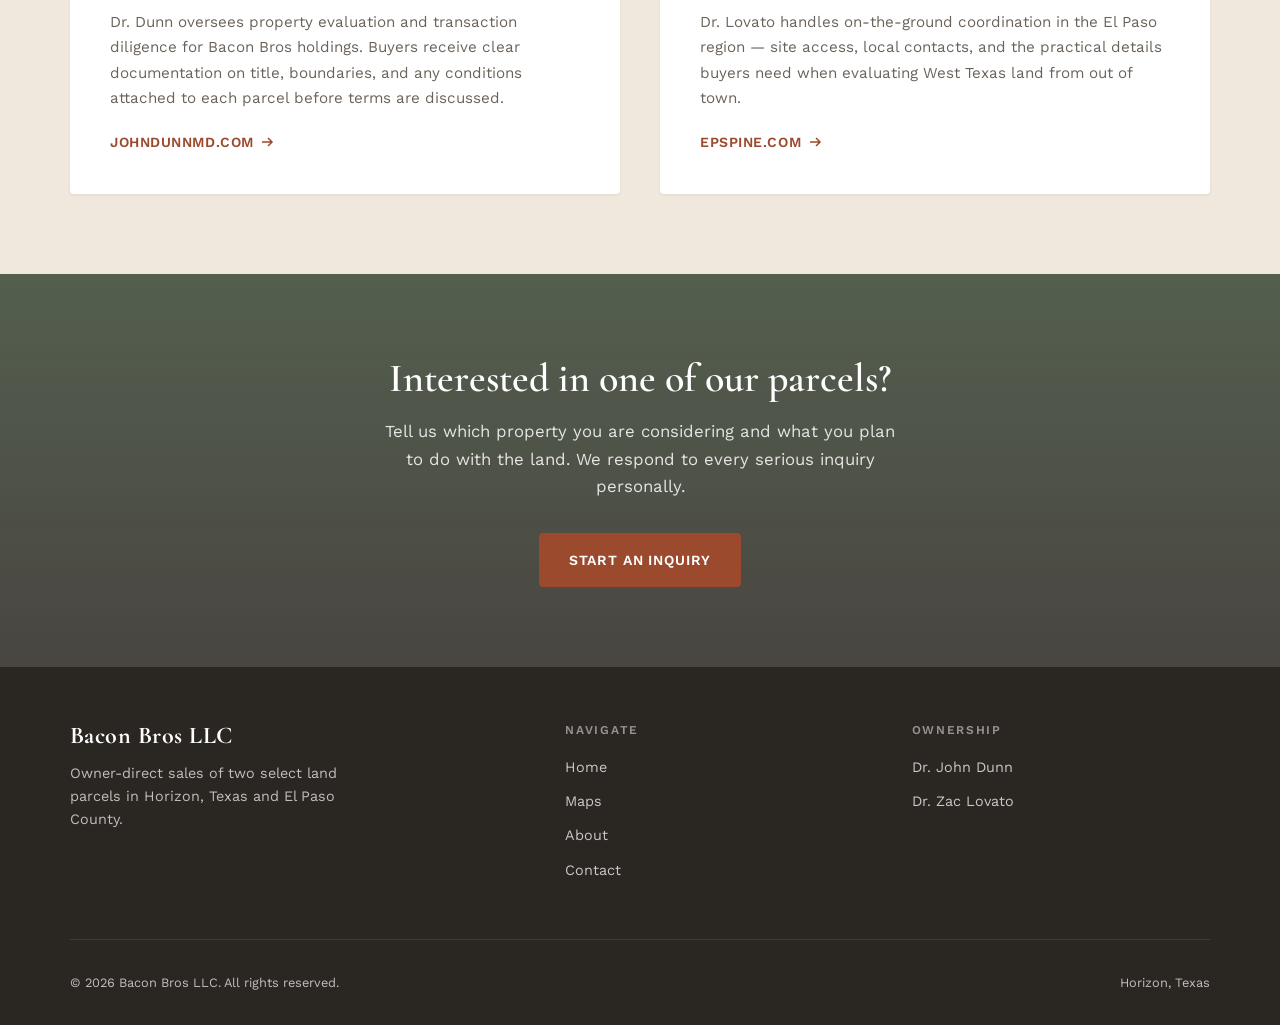
==== commit d896cd01: "Put sale map front and center in hero with downloads above the fold Co-authored-by: Erd <erdunn706@g" ====
--- a/index.html
+++ b/index.html
@@ -28,20 +28,118 @@
   </header>
 
   <main>
-    <section class="hero">
-      <div class="hero-bg" aria-hidden="true"></div>
-      <div class="container hero-content">
-        <p class="hero-eyebrow">Horizon, Texas</p>
-        <h1>Select desert land, offered owner-direct.</h1>
-        <p class="hero-lead">
-          Bacon Bros LLC holds two contiguous parcels at 305 N Kenazo Avenue in Horizon City (79928)
-          and is making them available to qualified buyers. No brokerage middle layer — you work
-          directly with the owners who know every acre, easement, and access point.
-        </p>
-        <div class="hero-actions">
-          <a href="#properties" class="btn btn-primary">View Available Land</a>
-          <a href="contact.html" class="btn btn-outline">Request Details</a>
-        </div>
+    <section class="hero" id="site-plan">
+      <div class="container hero-map-layout">
+        <div class="hero-content">
+          <p class="hero-eyebrow">For Sale · Owner-Direct</p>
+          <h1>2 &amp; 3 acres along N Kenazo Ave.</h1>
+          <p class="hero-address">305 N Kenazo Ave, Horizon City, TX 79928</p>
+          <p class="hero-lead">
+            Two contiguous parcels bordering Kenazo Medical Center — 5 acres total,
+            sold directly by Bacon Bros LLC. No broker. Download the maps below or inquire today.
+          </p>
+          <div class="hero-parcel-tags">
+            <span class="hero-tag">2 Acres — Parcel One</span>
+            <span class="hero-tag">3 Acres — Parcel Two</span>
+          </div>
+          <div class="hero-actions">
+            <a href="contact.html" class="btn btn-primary">Inquire Now</a>
+            <a href="#downloads" class="btn btn-dark">Download Maps</a>
+          </div>
+          <div class="asset-actions-bar">
+            <button type="button" class="btn btn-ghost btn-sm" data-copy-text="305 N Kenazo Ave, Horizon City, TX 79928">Copy Address</button>
+            <button type="button" class="btn btn-ghost btn-sm" data-copy-all-links="#asset-link-list">Copy All Map Links</button>
+          </div>
+        </div>
+
+        <div class="hero-map-feature">
+          <button type="button" class="hero-map-clickable" data-lightbox="assets/IMG_6486.PNG" data-lightbox-caption="Sale map — 2 &amp; 3 acres for sale" aria-label="View sale map full size">
+            <img src="assets/IMG_6486.PNG" alt="Site plan showing 2-acre and 3-acre parcels for sale along N Kenazo Ave, adjacent to Kenazo Medical Center" width="912" height="1136">
+          </button>
+          <div class="hero-map-toolbar">
+            <span class="hero-map-label">Sale map — click to enlarge</span>
+            <a href="assets/IMG_6486.PNG" download="bacon-bros-sale-map.png" class="btn btn-dark btn-sm">Download</a>
+            <button type="button" class="btn btn-ghost btn-sm" data-copy-url="assets/IMG_6486.PNG">Copy Link</button>
+            <button type="button" class="btn btn-ghost btn-sm" data-copy-image="assets/IMG_6486.PNG">Copy Image</button>
+            <button type="button" class="btn btn-ghost btn-sm" data-lightbox="assets/IMG_6486.PNG" data-lightbox-caption="Sale map — 2 &amp; 3 acres for sale">Full Size</button>
+          </div>
+        </div>
+      </div>
+    </section>
+
+    <section class="featured-downloads" id="downloads">
+      <div class="container">
+        <div class="section-header">
+          <p class="section-eyebrow">Maps &amp; Documents</p>
+          <h2>Download, copy, or share.</h2>
+          <p>Site plan, sale map, and tax lot reference — everything you need for due diligence or sharing with partners.</p>
+        </div>
+
+        <div class="asset-grid" id="asset-link-list">
+          <article class="asset-card">
+            <div class="asset-preview">
+              <img src="assets/site-plan.svg" alt="Site plan with parcel boundaries" loading="lazy">
+              <button type="button" class="asset-preview-btn" data-lightbox="assets/site-plan.svg" data-lightbox-caption="Site plan — 2 &amp; 3 acre parcels" aria-label="View site plan full size"></button>
+            </div>
+            <div class="asset-body" data-asset-url="assets/site-plan.svg" data-asset-label="Site Plan (SVG)">
+              <span class="asset-type">SVG · Scalable</span>
+              <h4>Site Plan</h4>
+              <p>Parcel boundaries with blue highlights, traced from the tax lot map.</p>
+              <div class="asset-toolbar">
+                <a href="assets/site-plan.svg" download="bacon-bros-site-plan.svg" class="btn btn-dark btn-sm">Download</a>
+                <button type="button" class="btn btn-ghost btn-sm" data-copy-url="assets/site-plan.svg">Copy Link</button>
+                <button type="button" class="btn btn-ghost btn-sm" data-lightbox="assets/site-plan.svg" data-lightbox-caption="Site plan — 2 &amp; 3 acre parcels">Full Size</button>
+              </div>
+            </div>
+          </article>
+
+          <article class="asset-card">
+            <div class="asset-preview">
+              <img src="assets/IMG_6486.PNG" alt="Sale map with blue parcel highlights" loading="lazy">
+              <button type="button" class="asset-preview-btn" data-lightbox="assets/IMG_6486.PNG" data-lightbox-caption="Sale map — 2 &amp; 3 acres for sale" aria-label="View sale map full size"></button>
+            </div>
+            <div class="asset-body" data-asset-url="assets/IMG_6486.PNG" data-asset-label="Sale Map (PNG)">
+              <span class="asset-type">PNG · High resolution</span>
+              <h4>Sale Map</h4>
+              <p>Marketing site plan with blue highlights — 2-acre and 3-acre parcels for sale.</p>
+              <div class="asset-toolbar">
+                <a href="assets/IMG_6486.PNG" download="bacon-bros-sale-map.png" class="btn btn-dark btn-sm">Download</a>
+                <button type="button" class="btn btn-ghost btn-sm" data-copy-url="assets/IMG_6486.PNG">Copy Link</button>
+                <button type="button" class="btn btn-ghost btn-sm" data-copy-image="assets/IMG_6486.PNG">Copy Image</button>
+                <button type="button" class="btn btn-ghost btn-sm" data-lightbox="assets/IMG_6486.PNG" data-lightbox-caption="Sale map — 2 &amp; 3 acres for sale">Full Size</button>
+              </div>
+            </div>
+          </article>
+
+          <article class="asset-card">
+            <div class="asset-preview">
+              <img src="assets/IMG_6487.PNG" alt="County tax lot reference map" loading="lazy">
+              <button type="button" class="asset-preview-btn" data-lightbox="assets/IMG_6487.PNG" data-lightbox-caption="Tax lot reference map" aria-label="View tax lot map full size"></button>
+            </div>
+            <div class="asset-body" data-asset-url="assets/IMG_6487.PNG" data-asset-label="Tax Lot Map (PNG)">
+              <span class="asset-type">PNG · Reference</span>
+              <h4>Tax Lot Map</h4>
+              <p>County parcel lines along N Kenazo Ave — source for site plan geometry.</p>
+              <div class="asset-toolbar">
+                <a href="assets/IMG_6487.PNG" download="bacon-bros-tax-lot-map.png" class="btn btn-dark btn-sm">Download</a>
+                <button type="button" class="btn btn-ghost btn-sm" data-copy-url="assets/IMG_6487.PNG">Copy Link</button>
+                <button type="button" class="btn btn-ghost btn-sm" data-copy-image="assets/IMG_6487.PNG">Copy Image</button>
+                <button type="button" class="btn btn-ghost btn-sm" data-lightbox="assets/IMG_6487.PNG" data-lightbox-caption="Tax lot reference map">Full Size</button>
+              </div>
+            </div>
+          </article>
+        </div>
+      </div>
+    </section>
+
+    <section class="map-section" id="map">
+      <div class="container">
+        <div class="section-header">
+          <p class="section-eyebrow">Location</p>
+          <h2>305 N Kenazo Ave on the map.</h2>
+          <p>Interactive satellite view. Parcel outlines are approximate — refer to the site plan for exact boundaries.</p>
+        </div>
+        <div id="property-map" role="region" aria-label="Google Map showing property location"></div>
       </div>
     </section>
 
@@ -82,123 +180,6 @@
             </div>
           </article>
         </div>
-      </div>
-    </section>
-
-    <section class="site-plan-section" id="site-plan">
-      <div class="container">
-        <div class="section-header">
-          <p class="section-eyebrow">Site Plan</p>
-          <h2>Parcel boundaries along N Kenazo Avenue.</h2>
-          <p>Property lines traced from the county tax lot map. Both parcels border Kenazo Medical Center to the north and N Kenazo Ave to the east.</p>
-        </div>
-        <div class="site-plan-layout">
-          <div class="site-plan-visual">
-            <img src="assets/site-plan.svg" alt="Site plan showing 2-acre and 3-acre parcels for sale along N Kenazo Ave, adjacent to Kenazo Medical Center" width="912" height="1136">
-          </div>
-          <div class="site-plan-details">
-            <p class="site-plan-address">305 N Kenazo Ave, Horizon City, TX 79928</p>
-            <h3>Two contiguous parcels. One address.</h3>
-            <p>
-              Bacon Bros is selling exactly these two holdings — 2 acres north and 3 acres south —
-              with shared frontage on N Kenazo Avenue in the Kenazo Plaza corridor. The site plan
-              reflects actual tax lot geometry, including the stepped boundary between parcels.
-            </p>
-            <ul class="parcel-legend">
-              <li>
-                <span class="legend-swatch" aria-hidden="true"></span>
-                <span><strong>Parcel One — 2 acres</strong>North parcel, south of Kenazo Medical Center. Borders N Kenazo Ave on the east.</span>
-              </li>
-              <li>
-                <span class="legend-swatch" aria-hidden="true"></span>
-                <span><strong>Parcel Two — 3 acres</strong>South parcel with stepped shared boundary. Contiguous with Parcel One.</span>
-              </li>
-            </ul>
-            <div class="asset-actions-bar">
-              <button type="button" class="btn btn-dark btn-sm" data-copy-text="305 N Kenazo Ave, Horizon City, TX 79928">Copy Address</button>
-              <a href="#downloads" class="btn btn-ghost btn-sm">Download Maps</a>
-            </div>
-            <a href="#map" class="btn btn-dark site-plan-cta">View on Map</a>
-          </div>
-        </div>
-
-        <div class="asset-downloads" id="downloads">
-          <div class="asset-downloads-header">
-            <div>
-              <h3>Maps &amp; documents</h3>
-              <p>Download, copy, or share the site plan and reference maps. Use these files for due diligence, lender packages, or sharing with partners.</p>
-            </div>
-            <div class="asset-actions-bar">
-              <button type="button" class="btn btn-dark btn-sm" data-copy-all-links="#asset-link-list">Copy All Links</button>
-            </div>
-          </div>
-
-          <div class="asset-grid" id="asset-link-list">
-            <article class="asset-card">
-              <div class="asset-preview">
-                <img src="assets/site-plan.svg" alt="Site plan with parcel boundaries" loading="lazy">
-                <button type="button" class="asset-preview-btn" data-lightbox="assets/site-plan.svg" data-lightbox-caption="Site plan — 2 &amp; 3 acre parcels" aria-label="View site plan full size"></button>
-              </div>
-              <div class="asset-body" data-asset-url="assets/site-plan.svg" data-asset-label="Site Plan (SVG)">
-                <span class="asset-type">SVG · Scalable</span>
-                <h4>Site Plan</h4>
-                <p>Parcel boundaries with blue highlights, traced from the tax lot map. Best for web, print, and design work.</p>
-                <div class="asset-toolbar">
-                  <a href="assets/site-plan.svg" download="bacon-bros-site-plan.svg" class="btn btn-dark btn-sm">Download</a>
-                  <button type="button" class="btn btn-ghost btn-sm" data-copy-url="assets/site-plan.svg">Copy Link</button>
-                  <button type="button" class="btn btn-ghost btn-sm" data-lightbox="assets/site-plan.svg" data-lightbox-caption="Site plan — 2 &amp; 3 acre parcels">Full Size</button>
-                </div>
-              </div>
-            </article>
-
-            <article class="asset-card">
-              <div class="asset-preview">
-                <img src="assets/IMG_6486.PNG" alt="Sale map with blue parcel highlights" loading="lazy">
-                <button type="button" class="asset-preview-btn" data-lightbox="assets/IMG_6486.PNG" data-lightbox-caption="Sale map — 2 &amp; 3 acres for sale" aria-label="View sale map full size"></button>
-              </div>
-              <div class="asset-body" data-asset-url="assets/IMG_6486.PNG" data-asset-label="Sale Map (PNG)">
-                <span class="asset-type">PNG · High resolution</span>
-                <h4>Sale Map</h4>
-                <p>Marketing site plan with blue highlights showing 2-acre and 3-acre parcels for sale along N Kenazo Ave.</p>
-                <div class="asset-toolbar">
-                  <a href="assets/IMG_6486.PNG" download="bacon-bros-sale-map.png" class="btn btn-dark btn-sm">Download</a>
-                  <button type="button" class="btn btn-ghost btn-sm" data-copy-url="assets/IMG_6486.PNG">Copy Link</button>
-                  <button type="button" class="btn btn-ghost btn-sm" data-copy-image="assets/IMG_6486.PNG">Copy Image</button>
-                  <button type="button" class="btn btn-ghost btn-sm" data-lightbox="assets/IMG_6486.PNG" data-lightbox-caption="Sale map — 2 &amp; 3 acres for sale">Full Size</button>
-                </div>
-              </div>
-            </article>
-
-            <article class="asset-card">
-              <div class="asset-preview">
-                <img src="assets/IMG_6487.PNG" alt="County tax lot reference map" loading="lazy">
-                <button type="button" class="asset-preview-btn" data-lightbox="assets/IMG_6487.PNG" data-lightbox-caption="Tax lot reference map" aria-label="View tax lot map full size"></button>
-              </div>
-              <div class="asset-body" data-asset-url="assets/IMG_6487.PNG" data-asset-label="Tax Lot Map (PNG)">
-                <span class="asset-type">PNG · Reference</span>
-                <h4>Tax Lot Map</h4>
-                <p>County parcel lines along N Kenazo Ave. Source reference used for the site plan boundary geometry.</p>
-                <div class="asset-toolbar">
-                  <a href="assets/IMG_6487.PNG" download="bacon-bros-tax-lot-map.png" class="btn btn-dark btn-sm">Download</a>
-                  <button type="button" class="btn btn-ghost btn-sm" data-copy-url="assets/IMG_6487.PNG">Copy Link</button>
-                  <button type="button" class="btn btn-ghost btn-sm" data-copy-image="assets/IMG_6487.PNG">Copy Image</button>
-                  <button type="button" class="btn btn-ghost btn-sm" data-lightbox="assets/IMG_6487.PNG" data-lightbox-caption="Tax lot reference map">Full Size</button>
-                </div>
-              </div>
-            </article>
-          </div>
-        </div>
-      </div>
-    </section>
-
-    <section class="map-section" id="map">
-      <div class="container">
-        <div class="section-header">
-          <p class="section-eyebrow">Location</p>
-          <h2>305 N Kenazo Ave, Horizon City, TX 79928</h2>
-          <p>Interactive satellite view of the property. Parcel outlines are approximate — refer to the site plan and survey for exact boundaries.</p>
-        </div>
-        <div id="property-map" role="region" aria-label="Google Map showing property location"></div>
       </div>
     </section>
 
--- a/css/styles.css
+++ b/css/styles.css
@@ -182,13 +182,138 @@
 
 .hero {
   position: relative;
-  min-height: 88vh;
-  display: flex;
+  padding-top: var(--header-height);
+  background: var(--color-cream);
+  overflow: hidden;
+}
+
+.hero-map-layout {
+  display: grid;
+  grid-template-columns: 1fr 1.15fr;
+  gap: 3rem;
   align-items: center;
-  padding-top: var(--header-height);
+  padding-block: 3rem 4rem;
+}
+
+.hero-content {
+  position: relative;
+  z-index: 1;
+  max-width: none;
+  color: var(--color-charcoal);
+  padding-block: 0;
+}
+
+.hero-eyebrow {
+  font-size: 0.75rem;
+  font-weight: 600;
+  letter-spacing: 0.2em;
+  text-transform: uppercase;
+  color: var(--color-rust);
+  margin-bottom: 1.25rem;
+}
+
+.hero h1 {
+  color: var(--color-charcoal);
+  margin-bottom: 1rem;
+}
+
+.hero-lead {
+  font-size: 1.05rem;
+  line-height: 1.7;
+  color: var(--color-stone);
+  margin-bottom: 1.25rem;
+}
+
+.hero-address {
+  font-size: 1.1rem;
+  font-weight: 600;
+  color: var(--color-charcoal);
+  margin-bottom: 1.5rem;
+}
+
+.hero-parcel-tags {
+  display: flex;
+  flex-wrap: wrap;
+  gap: 0.5rem;
+  margin-bottom: 1.75rem;
+}
+
+.hero-tag {
+  font-size: 0.75rem;
+  font-weight: 600;
+  letter-spacing: 0.08em;
+  text-transform: uppercase;
+  padding: 0.4rem 0.75rem;
+  border-radius: var(--radius);
+  background: rgba(66, 133, 244, 0.15);
+  color: #1a56db;
+  border: 1px solid rgba(26, 86, 219, 0.25);
+}
+
+.hero-actions {
+  display: flex;
+  flex-wrap: wrap;
+  gap: 0.75rem;
+  margin-bottom: 1rem;
+}
+
+.hero-map-feature {
+  position: relative;
+  background: var(--color-white);
+  border: 1px solid rgba(42, 38, 34, 0.1);
+  border-radius: var(--radius);
+  box-shadow: var(--shadow-lg);
   overflow: hidden;
 }
 
+.hero-map-clickable {
+  position: relative;
+  display: block;
+  width: 100%;
+  cursor: zoom-in;
+  border: none;
+  padding: 0;
+  background: none;
+}
+
+  width: 100%;
+  height: auto;
+  display: block;
+  cursor: zoom-in;
+}
+
+.hero-map-toolbar {
+  display: flex;
+  flex-wrap: wrap;
+  gap: 0.5rem;
+  padding: 1rem 1.25rem;
+  background: var(--color-white);
+  border-top: 1px solid rgba(42, 38, 34, 0.08);
+}
+
+.hero-map-label {
+  width: 100%;
+  font-size: 0.72rem;
+  font-weight: 600;
+  letter-spacing: 0.1em;
+  text-transform: uppercase;
+  color: var(--color-stone);
+  margin-bottom: 0.25rem;
+}
+
+@media (max-width: 900px) {
+  .hero-map-layout {
+    grid-template-columns: 1fr;
+    gap: 2rem;
+    padding-block: 2rem 3rem;
+  }
+
+  .hero-map-feature {
+    order: -1;
+  }
+}
+
+/* Legacy hero bg (inner pages) */
 .hero-bg {
   position: absolute;
   inset: 0;
@@ -580,13 +705,22 @@
   }
 }
 
-/* ---- Asset downloads ---- */
-
-.asset-downloads {
-  margin-top: 3.5rem;
-  padding-top: 3rem;
-  border-top: 1px solid rgba(42, 38, 34, 0.1);
-}
+/* ---- Featured downloads (homepage) ---- */
+
+.featured-downloads {
+  padding-block: 0 4rem;
+  background: var(--color-cream);
+  margin-top: -1rem;
+}
+
+.featured-downloads .asset-grid {
+  margin-top: 0;
+}
+
+.featured-downloads .section-header {
+  margin-bottom: 1.5rem;
+}
+
 
 .asset-downloads-header {
   display: flex;
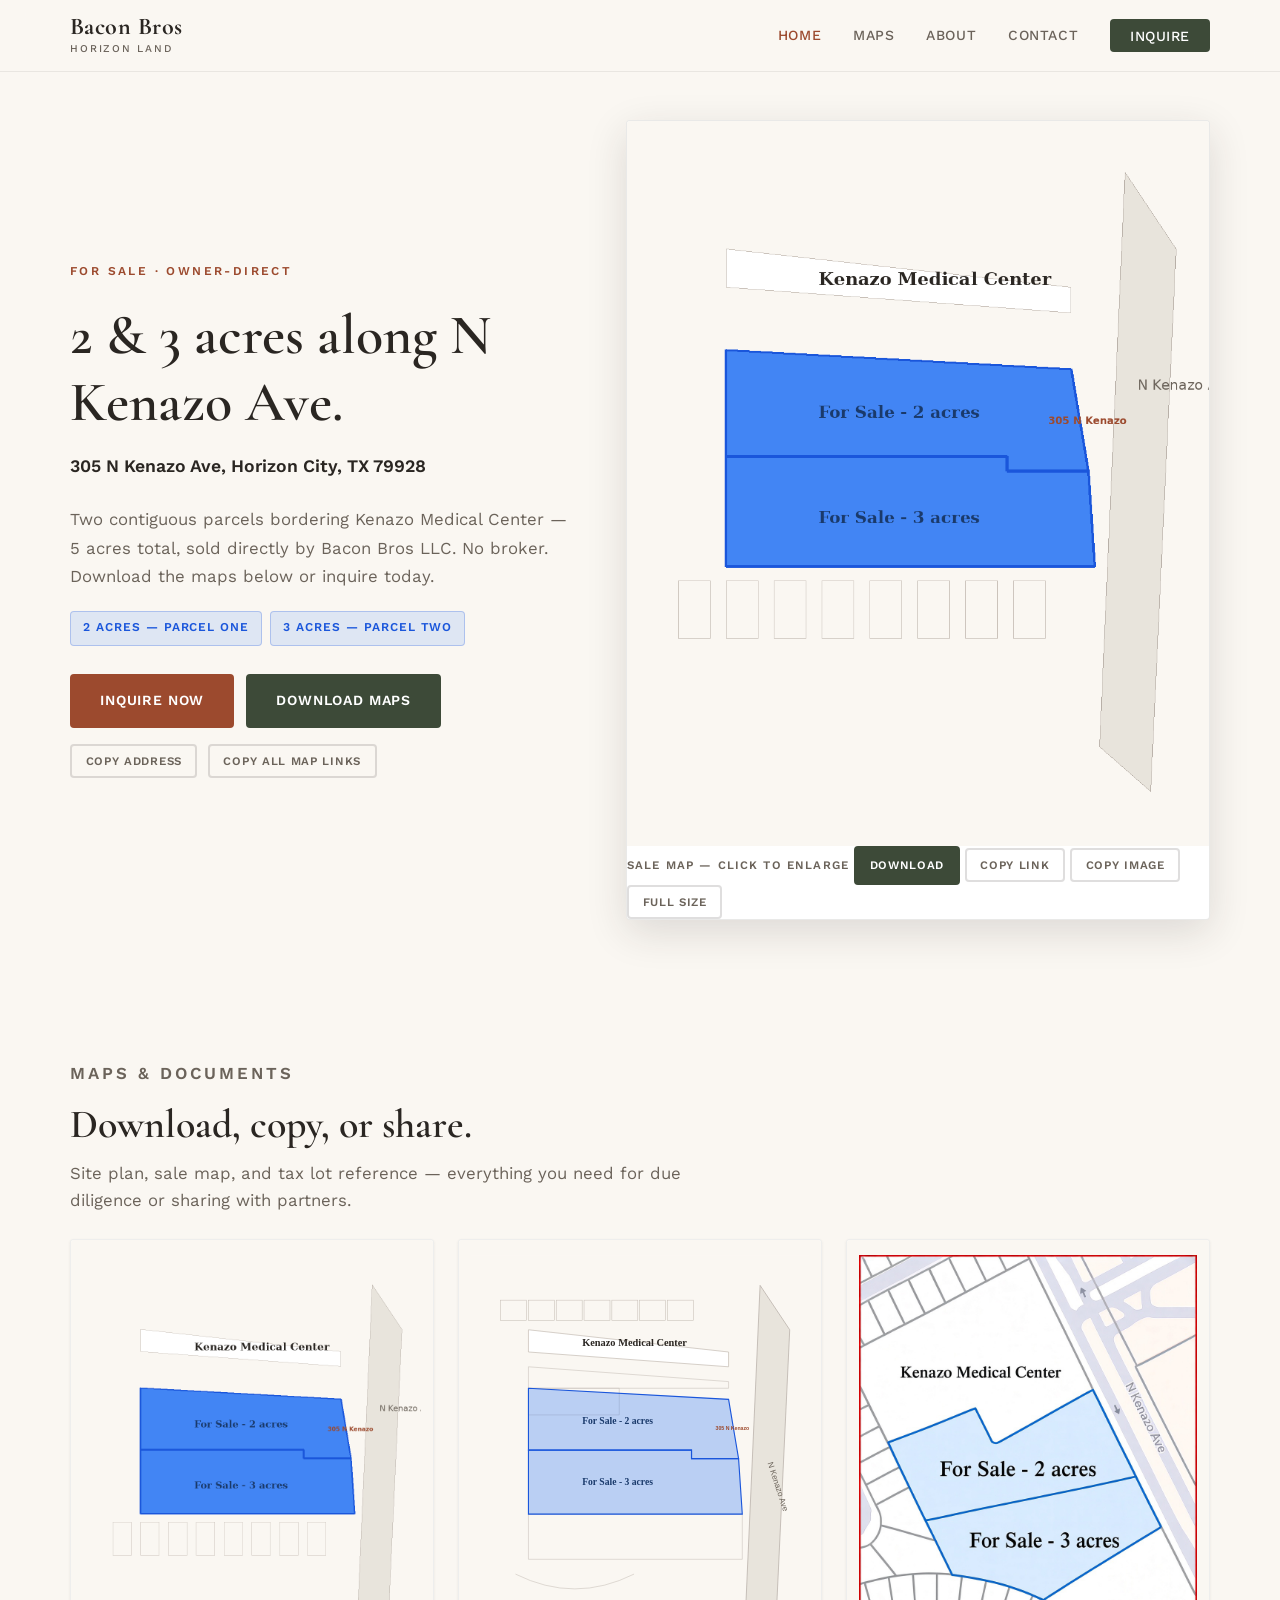
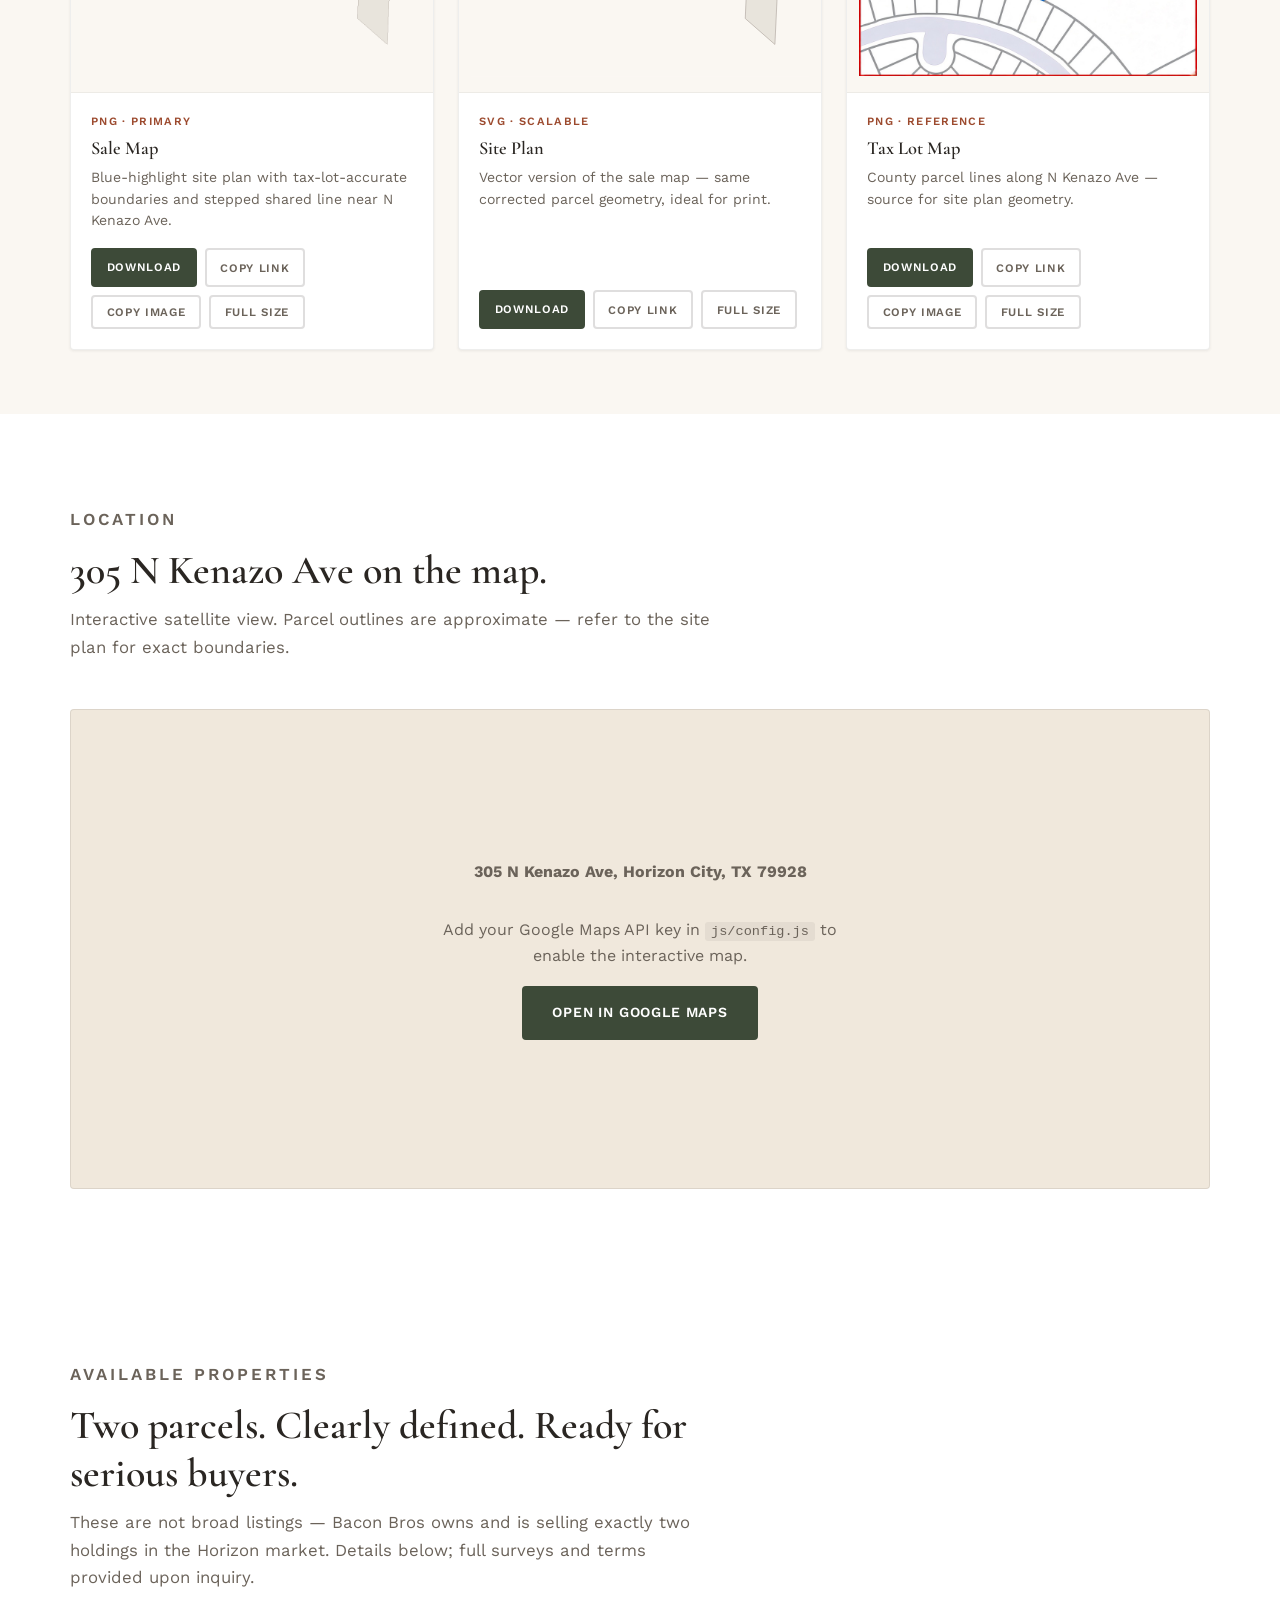
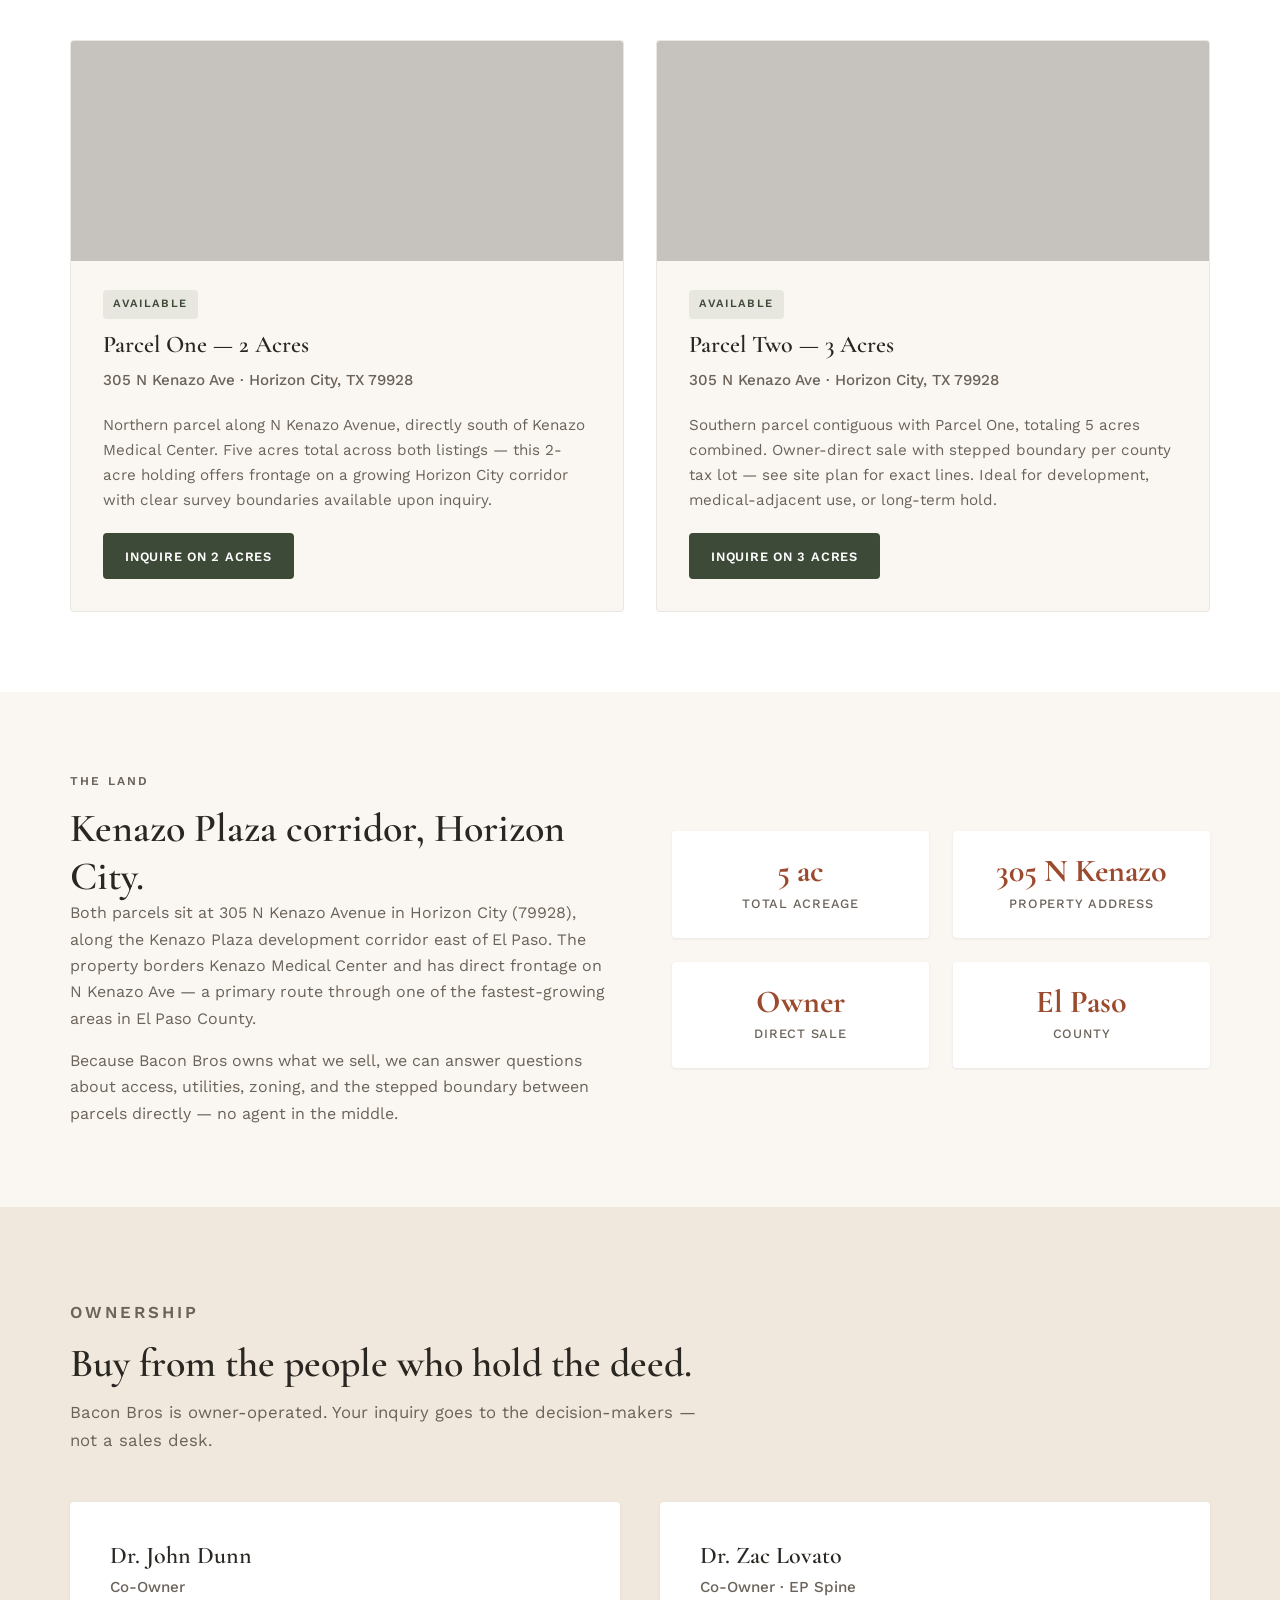
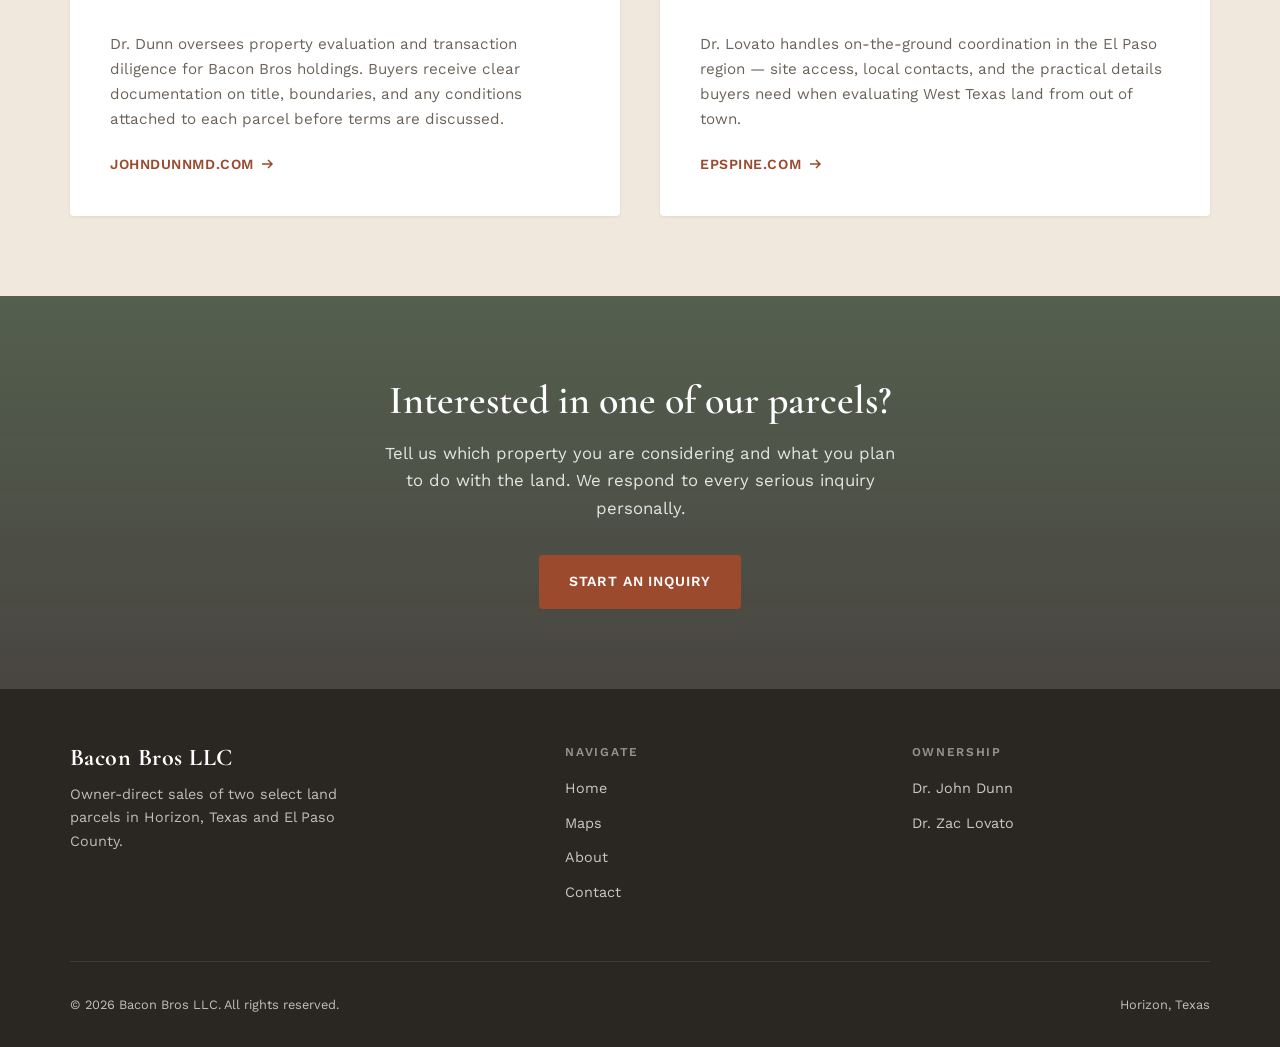
==== commit 76d3b12b: "Fix sale map parcel lines to match tax lot geometry - Replace incorrect IMG_6486 boundaries with sal" ====
--- a/index.html
+++ b/index.html
@@ -53,15 +53,15 @@
         </div>
 
         <div class="hero-map-feature">
-          <button type="button" class="hero-map-clickable" data-lightbox="assets/IMG_6486.PNG" data-lightbox-caption="Sale map — 2 &amp; 3 acres for sale" aria-label="View sale map full size">
-            <img src="assets/IMG_6486.PNG" alt="Site plan showing 2-acre and 3-acre parcels for sale along N Kenazo Ave, adjacent to Kenazo Medical Center" width="912" height="1136">
+          <button type="button" class="hero-map-clickable" data-lightbox="assets/sale-map-corrected.png" data-lightbox-caption="Sale map — 2 &amp; 3 acres for sale" aria-label="View sale map full size">
+            <img src="assets/sale-map-corrected.png" alt="Site plan showing 2-acre and 3-acre parcels for sale along N Kenazo Ave, adjacent to Kenazo Medical Center" width="912" height="1136">
           </button>
           <div class="hero-map-toolbar">
             <span class="hero-map-label">Sale map — click to enlarge</span>
-            <a href="assets/IMG_6486.PNG" download="bacon-bros-sale-map.png" class="btn btn-dark btn-sm">Download</a>
-            <button type="button" class="btn btn-ghost btn-sm" data-copy-url="assets/IMG_6486.PNG">Copy Link</button>
-            <button type="button" class="btn btn-ghost btn-sm" data-copy-image="assets/IMG_6486.PNG">Copy Image</button>
-            <button type="button" class="btn btn-ghost btn-sm" data-lightbox="assets/IMG_6486.PNG" data-lightbox-caption="Sale map — 2 &amp; 3 acres for sale">Full Size</button>
+            <a href="assets/sale-map-corrected.png" download="bacon-bros-sale-map.png" class="btn btn-dark btn-sm">Download</a>
+            <button type="button" class="btn btn-ghost btn-sm" data-copy-url="assets/sale-map-corrected.png">Copy Link</button>
+            <button type="button" class="btn btn-ghost btn-sm" data-copy-image="assets/sale-map-corrected.png">Copy Image</button>
+            <button type="button" class="btn btn-ghost btn-sm" data-lightbox="assets/sale-map-corrected.png" data-lightbox-caption="Sale map — 2 &amp; 3 acres for sale">Full Size</button>
           </div>
         </div>
       </div>
@@ -78,35 +78,35 @@
         <div class="asset-grid" id="asset-link-list">
           <article class="asset-card">
             <div class="asset-preview">
+              <img src="assets/sale-map-corrected.png" alt="Sale map with corrected parcel boundaries" loading="lazy">
+              <button type="button" class="asset-preview-btn" data-lightbox="assets/sale-map-corrected.png" data-lightbox-caption="Sale map — 2 &amp; 3 acres for sale" aria-label="View sale map full size"></button>
+            </div>
+            <div class="asset-body" data-asset-url="assets/sale-map-corrected.png" data-asset-label="Sale Map (PNG)">
+              <span class="asset-type">PNG · Primary</span>
+              <h4>Sale Map</h4>
+              <p>Blue-highlight site plan with tax-lot-accurate boundaries and stepped shared line near N Kenazo Ave.</p>
+              <div class="asset-toolbar">
+                <a href="assets/sale-map-corrected.png" download="bacon-bros-sale-map.png" class="btn btn-dark btn-sm">Download</a>
+                <button type="button" class="btn btn-ghost btn-sm" data-copy-url="assets/sale-map-corrected.png">Copy Link</button>
+                <button type="button" class="btn btn-ghost btn-sm" data-copy-image="assets/sale-map-corrected.png">Copy Image</button>
+                <button type="button" class="btn btn-ghost btn-sm" data-lightbox="assets/sale-map-corrected.png" data-lightbox-caption="Sale map — 2 &amp; 3 acres for sale">Full Size</button>
+              </div>
+            </div>
+          </article>
+
+          <article class="asset-card">
+            <div class="asset-preview">
               <img src="assets/site-plan.svg" alt="Site plan with parcel boundaries" loading="lazy">
               <button type="button" class="asset-preview-btn" data-lightbox="assets/site-plan.svg" data-lightbox-caption="Site plan — 2 &amp; 3 acre parcels" aria-label="View site plan full size"></button>
             </div>
             <div class="asset-body" data-asset-url="assets/site-plan.svg" data-asset-label="Site Plan (SVG)">
               <span class="asset-type">SVG · Scalable</span>
               <h4>Site Plan</h4>
-              <p>Parcel boundaries with blue highlights, traced from the tax lot map.</p>
+              <p>Vector version of the sale map — same corrected parcel geometry, ideal for print.</p>
               <div class="asset-toolbar">
                 <a href="assets/site-plan.svg" download="bacon-bros-site-plan.svg" class="btn btn-dark btn-sm">Download</a>
                 <button type="button" class="btn btn-ghost btn-sm" data-copy-url="assets/site-plan.svg">Copy Link</button>
                 <button type="button" class="btn btn-ghost btn-sm" data-lightbox="assets/site-plan.svg" data-lightbox-caption="Site plan — 2 &amp; 3 acre parcels">Full Size</button>
-              </div>
-            </div>
-          </article>
-
-          <article class="asset-card">
-            <div class="asset-preview">
-              <img src="assets/IMG_6486.PNG" alt="Sale map with blue parcel highlights" loading="lazy">
-              <button type="button" class="asset-preview-btn" data-lightbox="assets/IMG_6486.PNG" data-lightbox-caption="Sale map — 2 &amp; 3 acres for sale" aria-label="View sale map full size"></button>
-            </div>
-            <div class="asset-body" data-asset-url="assets/IMG_6486.PNG" data-asset-label="Sale Map (PNG)">
-              <span class="asset-type">PNG · High resolution</span>
-              <h4>Sale Map</h4>
-              <p>Marketing site plan with blue highlights — 2-acre and 3-acre parcels for sale.</p>
-              <div class="asset-toolbar">
-                <a href="assets/IMG_6486.PNG" download="bacon-bros-sale-map.png" class="btn btn-dark btn-sm">Download</a>
-                <button type="button" class="btn btn-ghost btn-sm" data-copy-url="assets/IMG_6486.PNG">Copy Link</button>
-                <button type="button" class="btn btn-ghost btn-sm" data-copy-image="assets/IMG_6486.PNG">Copy Image</button>
-                <button type="button" class="btn btn-ghost btn-sm" data-lightbox="assets/IMG_6486.PNG" data-lightbox-caption="Sale map — 2 &amp; 3 acres for sale">Full Size</button>
               </div>
             </div>
           </article>
--- a/css/styles.css
+++ b/css/styles.css
@@ -327,39 +327,23 @@
     url('https://images.unsplash.com/photo-1501596510947-5352785a4134?auto=format&fit=crop&w=1920&q=80') center / cover no-repeat;
 }
 
-.hero-content {
-  position: relative;
-  z-index: 1;
+.page-hero .hero-content {
   max-width: 680px;
   color: var(--color-white);
-  padding-block: 4rem;
-}
-
-.hero-eyebrow {
-  font-size: 0.75rem;
-  font-weight: 600;
-  letter-spacing: 0.2em;
-  text-transform: uppercase;
+  padding-block: 0;
+}
+
+.page-hero .hero-eyebrow {
   color: rgba(255, 255, 255, 0.75);
-  margin-bottom: 1.25rem;
-}
-
-.hero h1 {
-  color: var(--color-white);
-  margin-bottom: 1.25rem;
-}
-
-.hero-lead {
-  font-size: 1.125rem;
-  line-height: 1.7;
+}
+
+.page-hero h1,
+.page-hero .hero-content h1 {
+  color: var(--color-white);
+}
+
+.page-hero .hero-lead {
   color: rgba(255, 255, 255, 0.88);
-  margin-bottom: 2rem;
-}
-
-.hero-actions {
-  display: flex;
-  flex-wrap: wrap;
-  gap: 1rem;
 }
 
 /* ---- Buttons ---- */
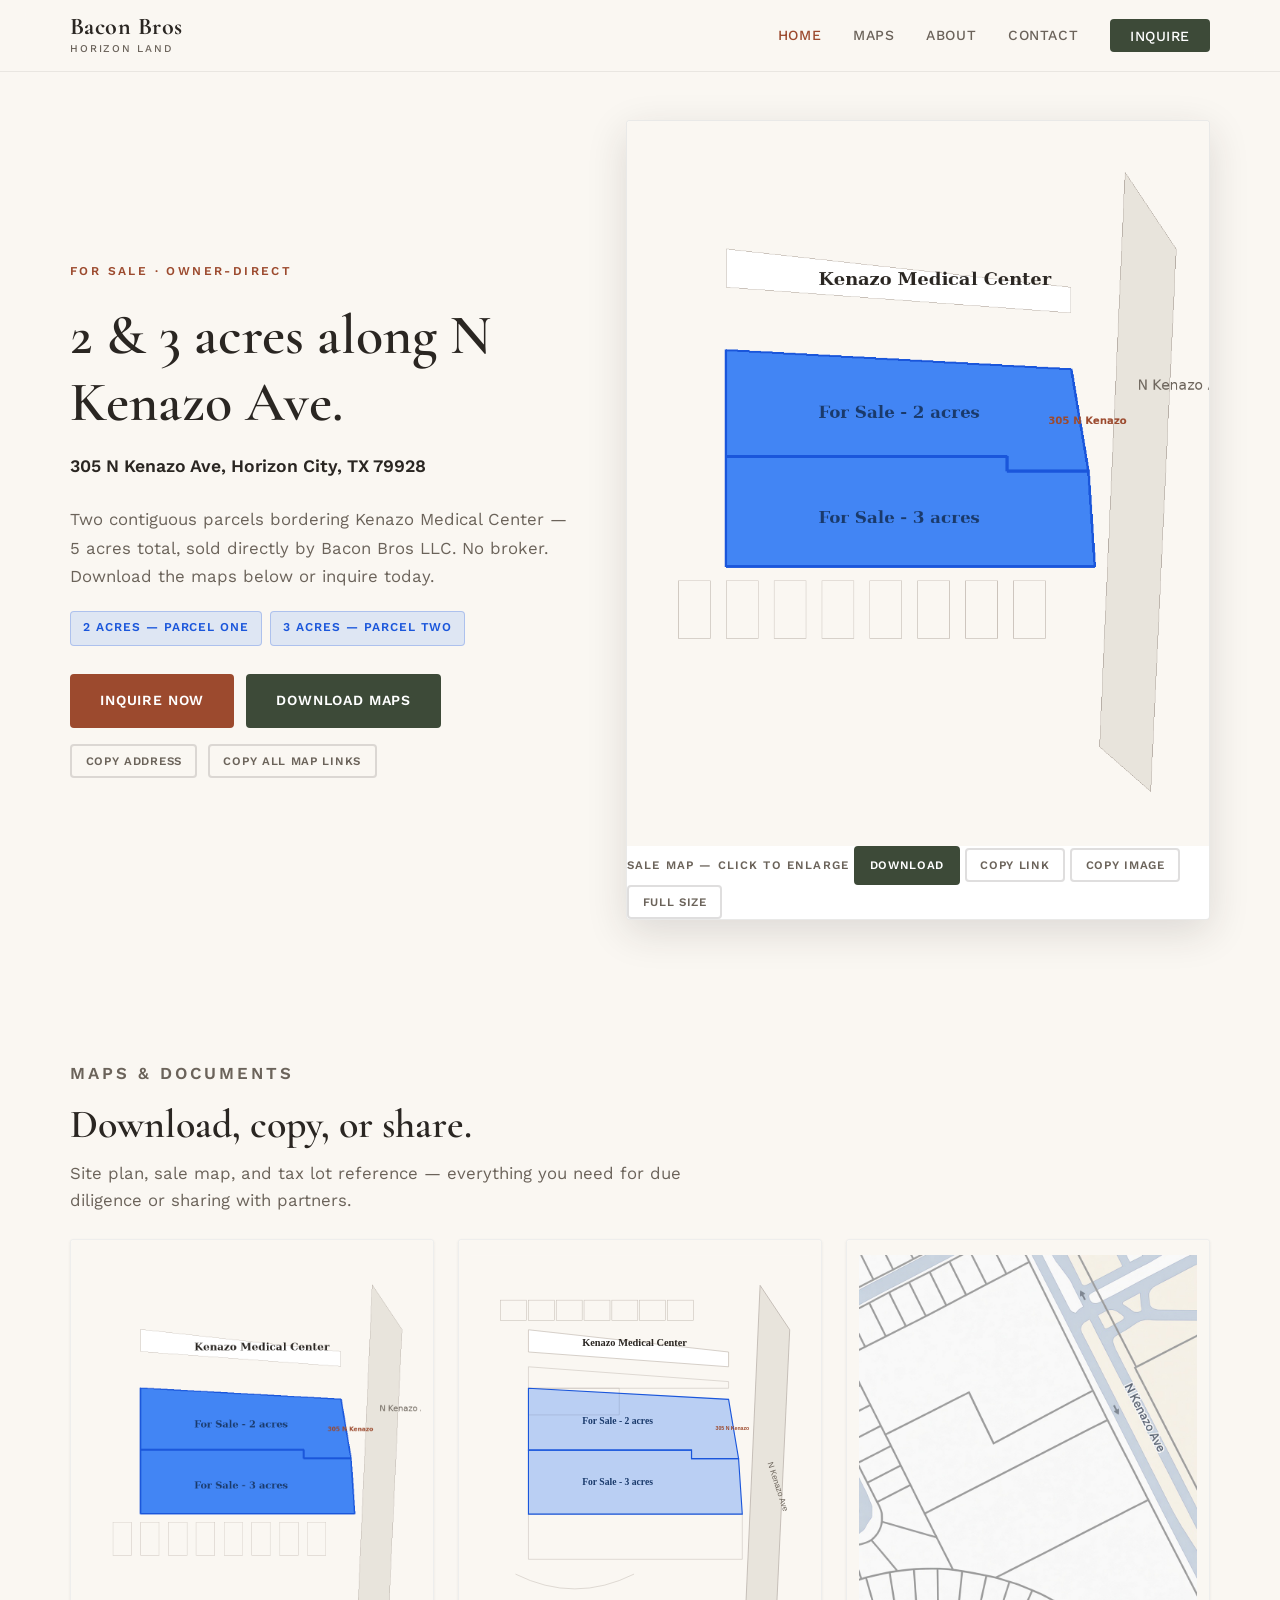
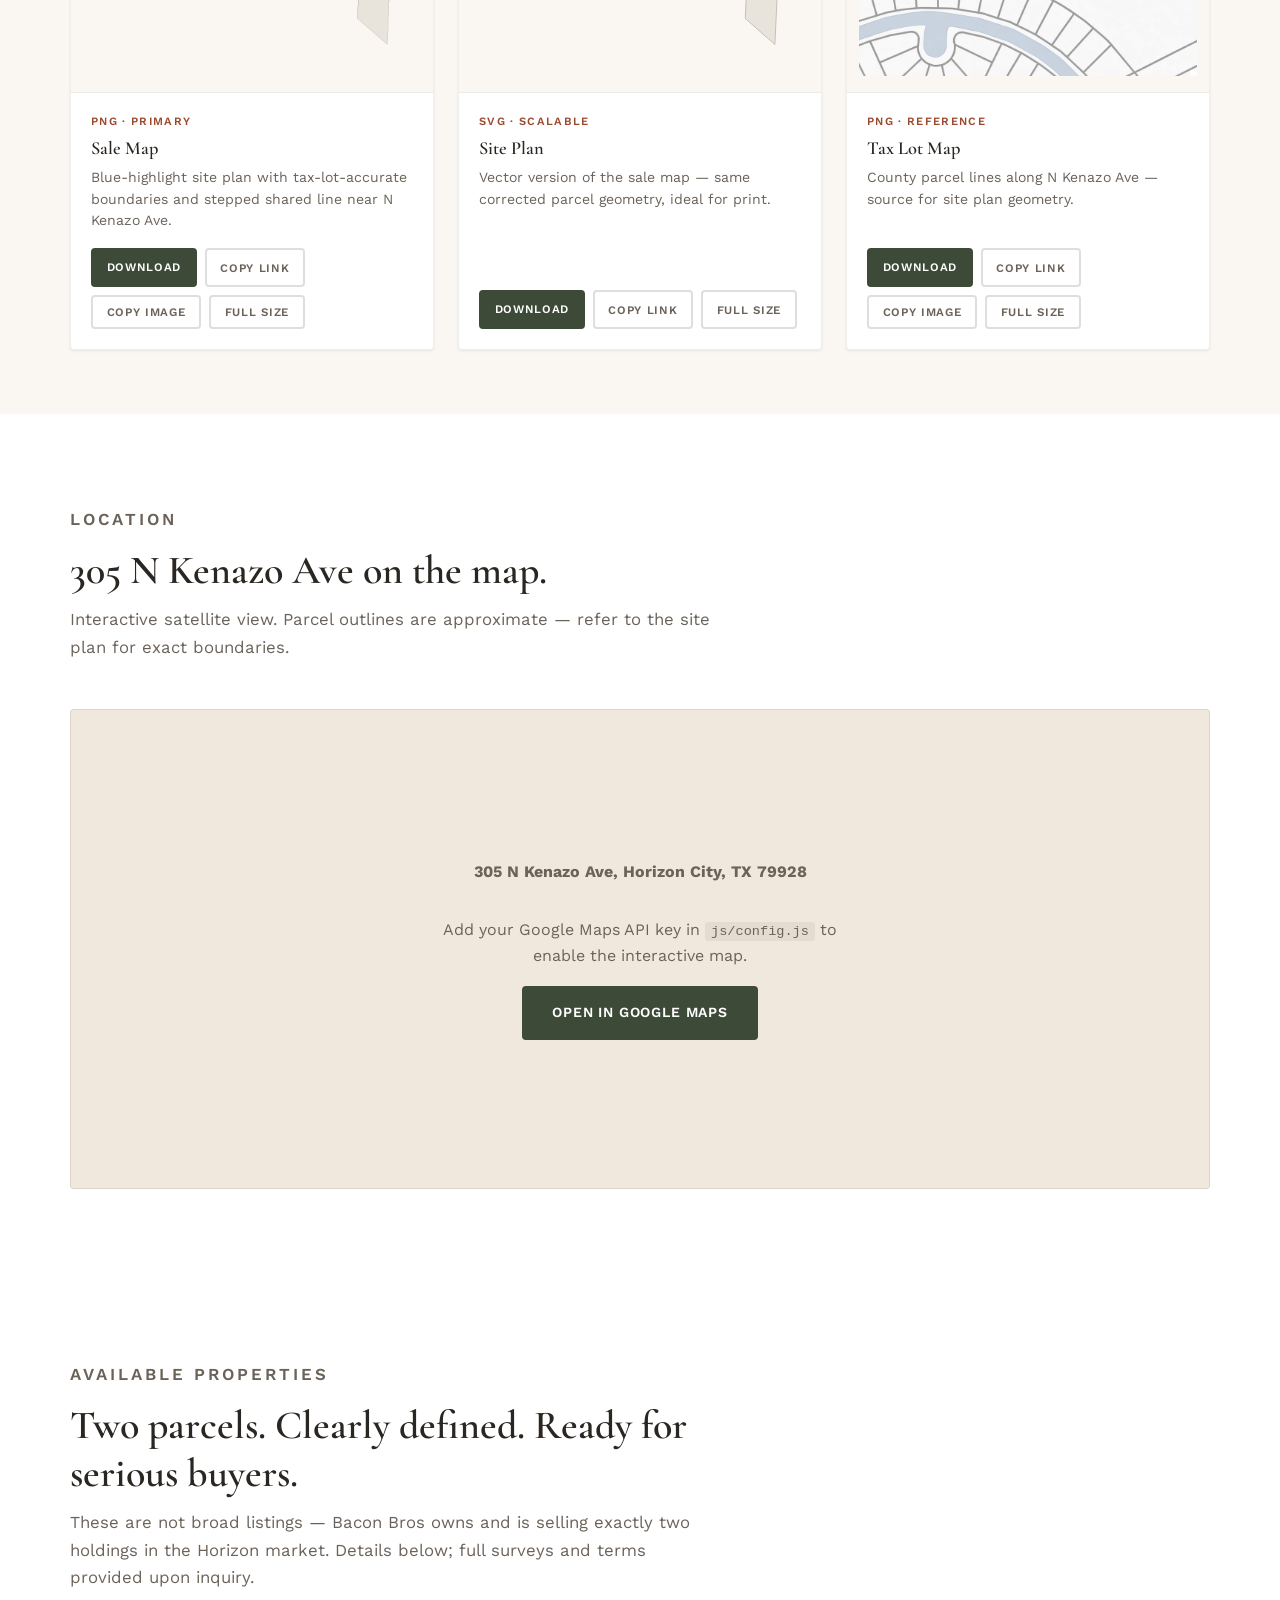
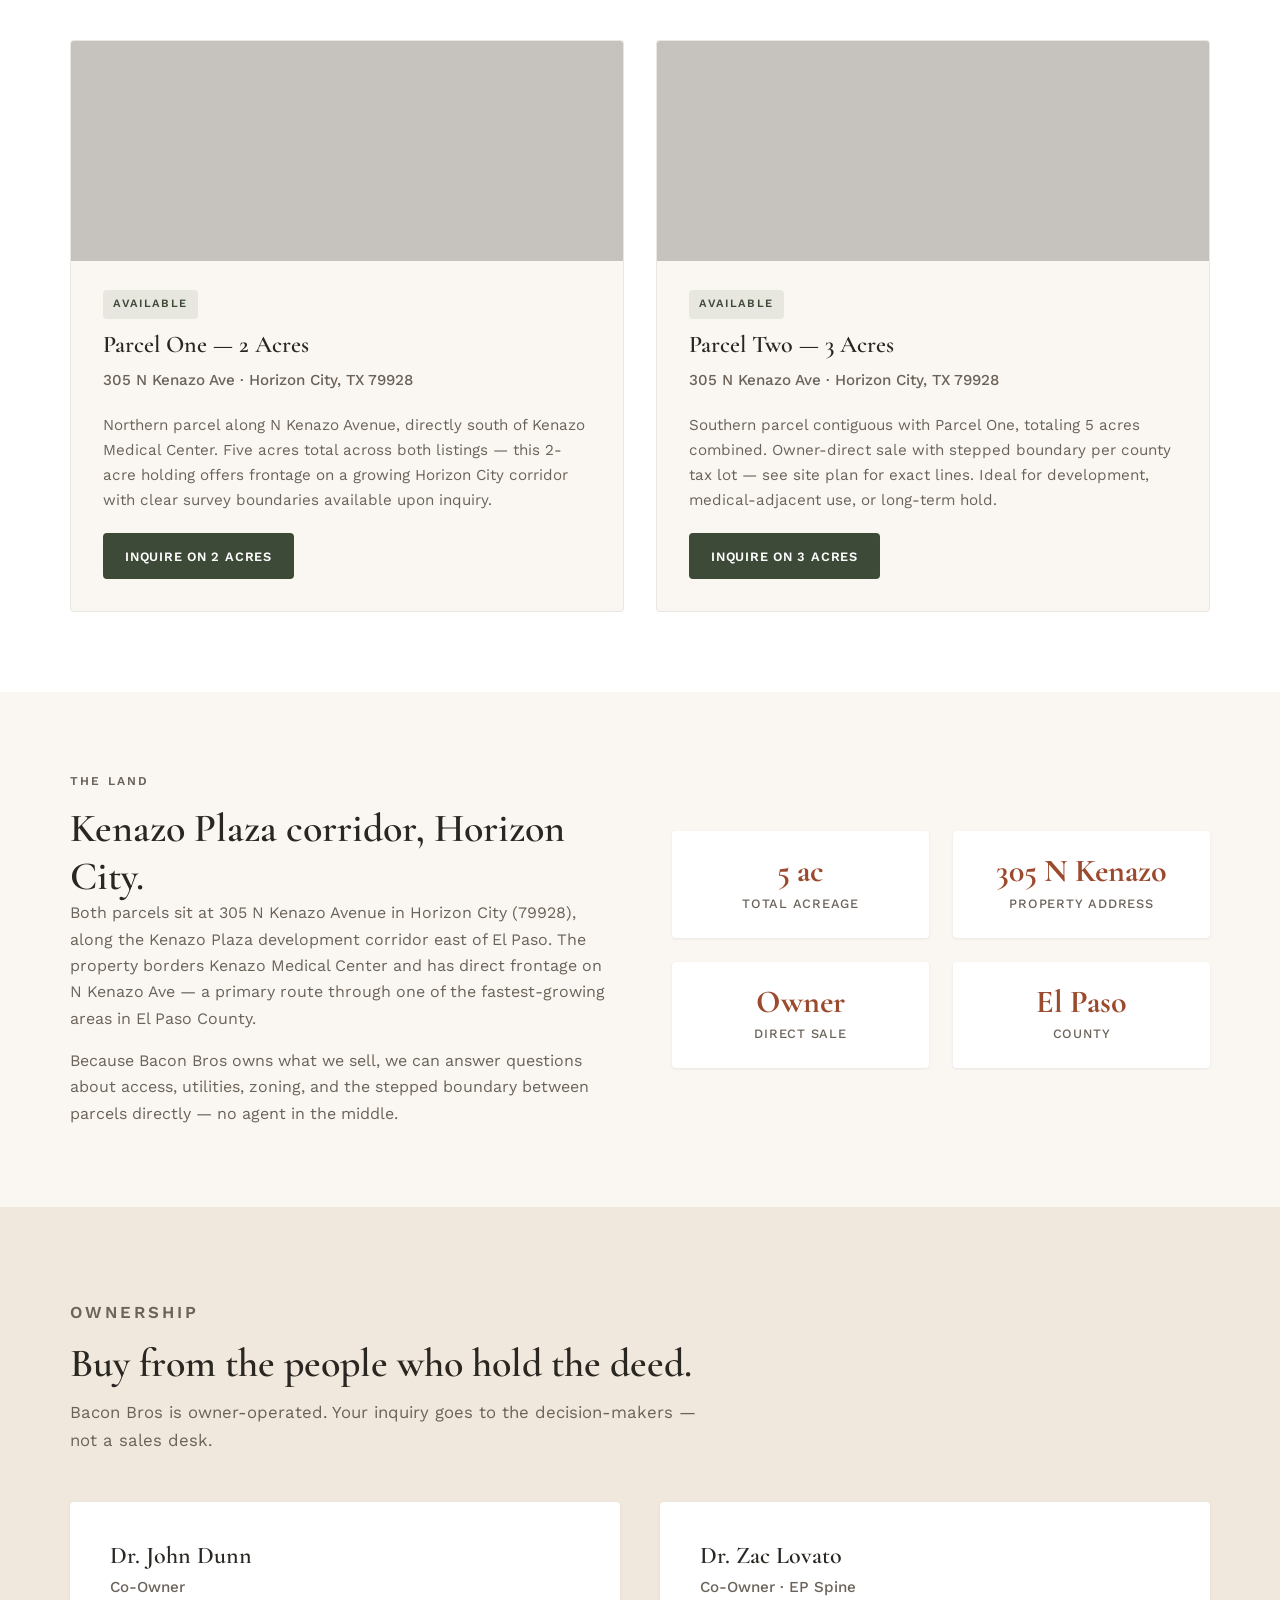
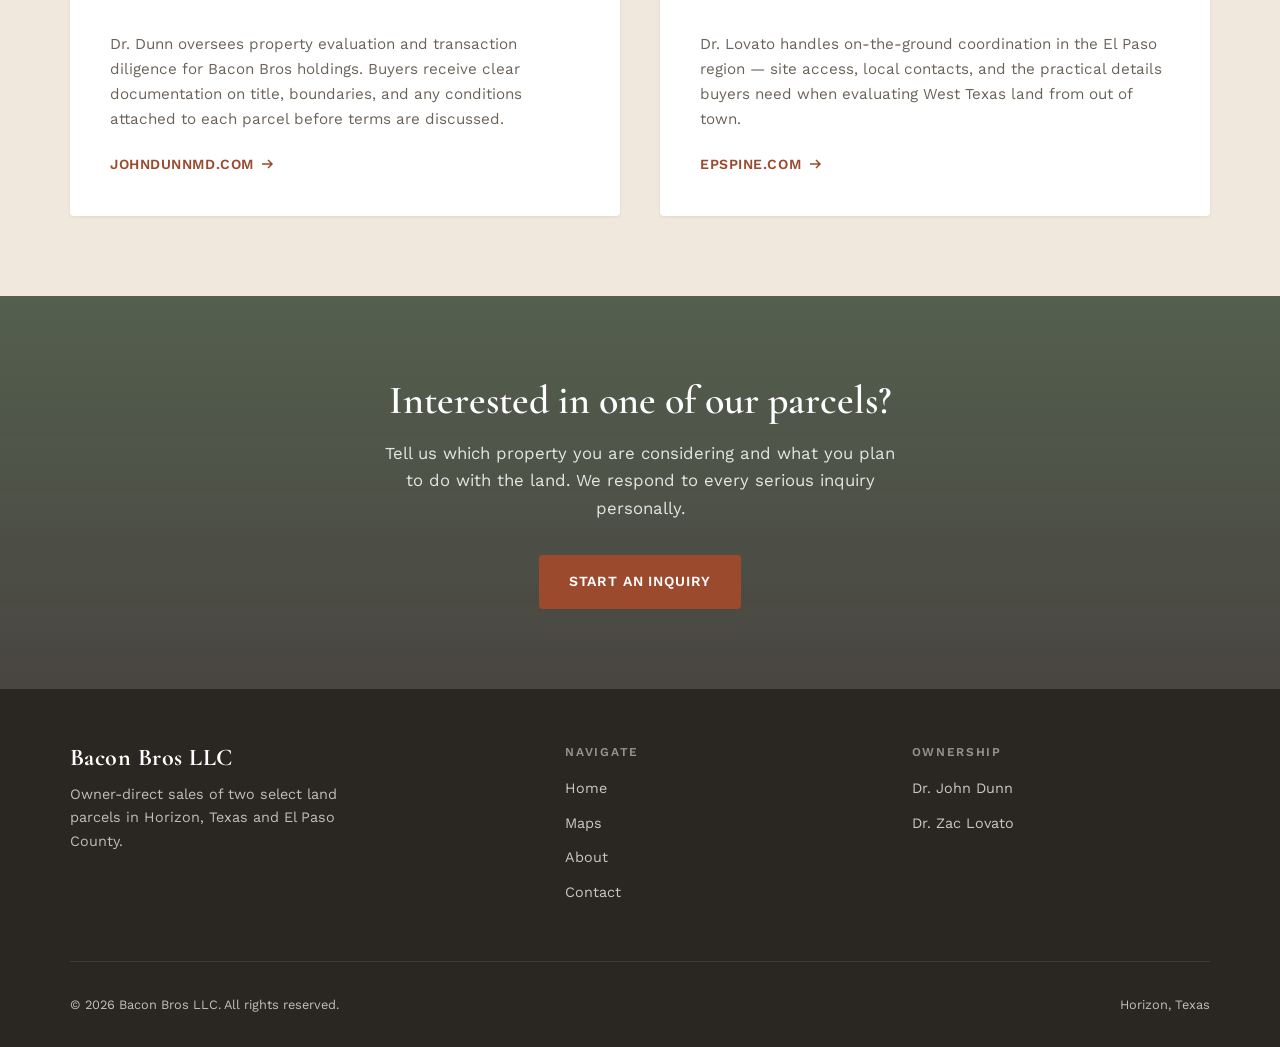
==== commit 61a5c33d: "Combine marketing map style with tax-lot property lines - Start from IMG_6487 (blue highlights, text" ====
--- a/index.html
+++ b/index.html
@@ -113,18 +113,18 @@
 
           <article class="asset-card">
             <div class="asset-preview">
-              <img src="assets/IMG_6487.PNG" alt="County tax lot reference map" loading="lazy">
-              <button type="button" class="asset-preview-btn" data-lightbox="assets/IMG_6487.PNG" data-lightbox-caption="Tax lot reference map" aria-label="View tax lot map full size"></button>
-            </div>
-            <div class="asset-body" data-asset-url="assets/IMG_6487.PNG" data-asset-label="Tax Lot Map (PNG)">
+              <img src="assets/IMG_6486.PNG" alt="County tax lot reference map" loading="lazy">
+              <button type="button" class="asset-preview-btn" data-lightbox="assets/IMG_6486.PNG" data-lightbox-caption="Tax lot reference map" aria-label="View tax lot map full size"></button>
+            </div>
+            <div class="asset-body" data-asset-url="assets/IMG_6486.PNG" data-asset-label="Tax Lot Map (PNG)">
               <span class="asset-type">PNG · Reference</span>
               <h4>Tax Lot Map</h4>
               <p>County parcel lines along N Kenazo Ave — source for site plan geometry.</p>
               <div class="asset-toolbar">
-                <a href="assets/IMG_6487.PNG" download="bacon-bros-tax-lot-map.png" class="btn btn-dark btn-sm">Download</a>
-                <button type="button" class="btn btn-ghost btn-sm" data-copy-url="assets/IMG_6487.PNG">Copy Link</button>
-                <button type="button" class="btn btn-ghost btn-sm" data-copy-image="assets/IMG_6487.PNG">Copy Image</button>
-                <button type="button" class="btn btn-ghost btn-sm" data-lightbox="assets/IMG_6487.PNG" data-lightbox-caption="Tax lot reference map">Full Size</button>
+                <a href="assets/IMG_6486.PNG" download="bacon-bros-tax-lot-map.png" class="btn btn-dark btn-sm">Download</a>
+                <button type="button" class="btn btn-ghost btn-sm" data-copy-url="assets/IMG_6486.PNG">Copy Link</button>
+                <button type="button" class="btn btn-ghost btn-sm" data-copy-image="assets/IMG_6486.PNG">Copy Image</button>
+                <button type="button" class="btn btn-ghost btn-sm" data-lightbox="assets/IMG_6486.PNG" data-lightbox-caption="Tax lot reference map">Full Size</button>
               </div>
             </div>
           </article>
